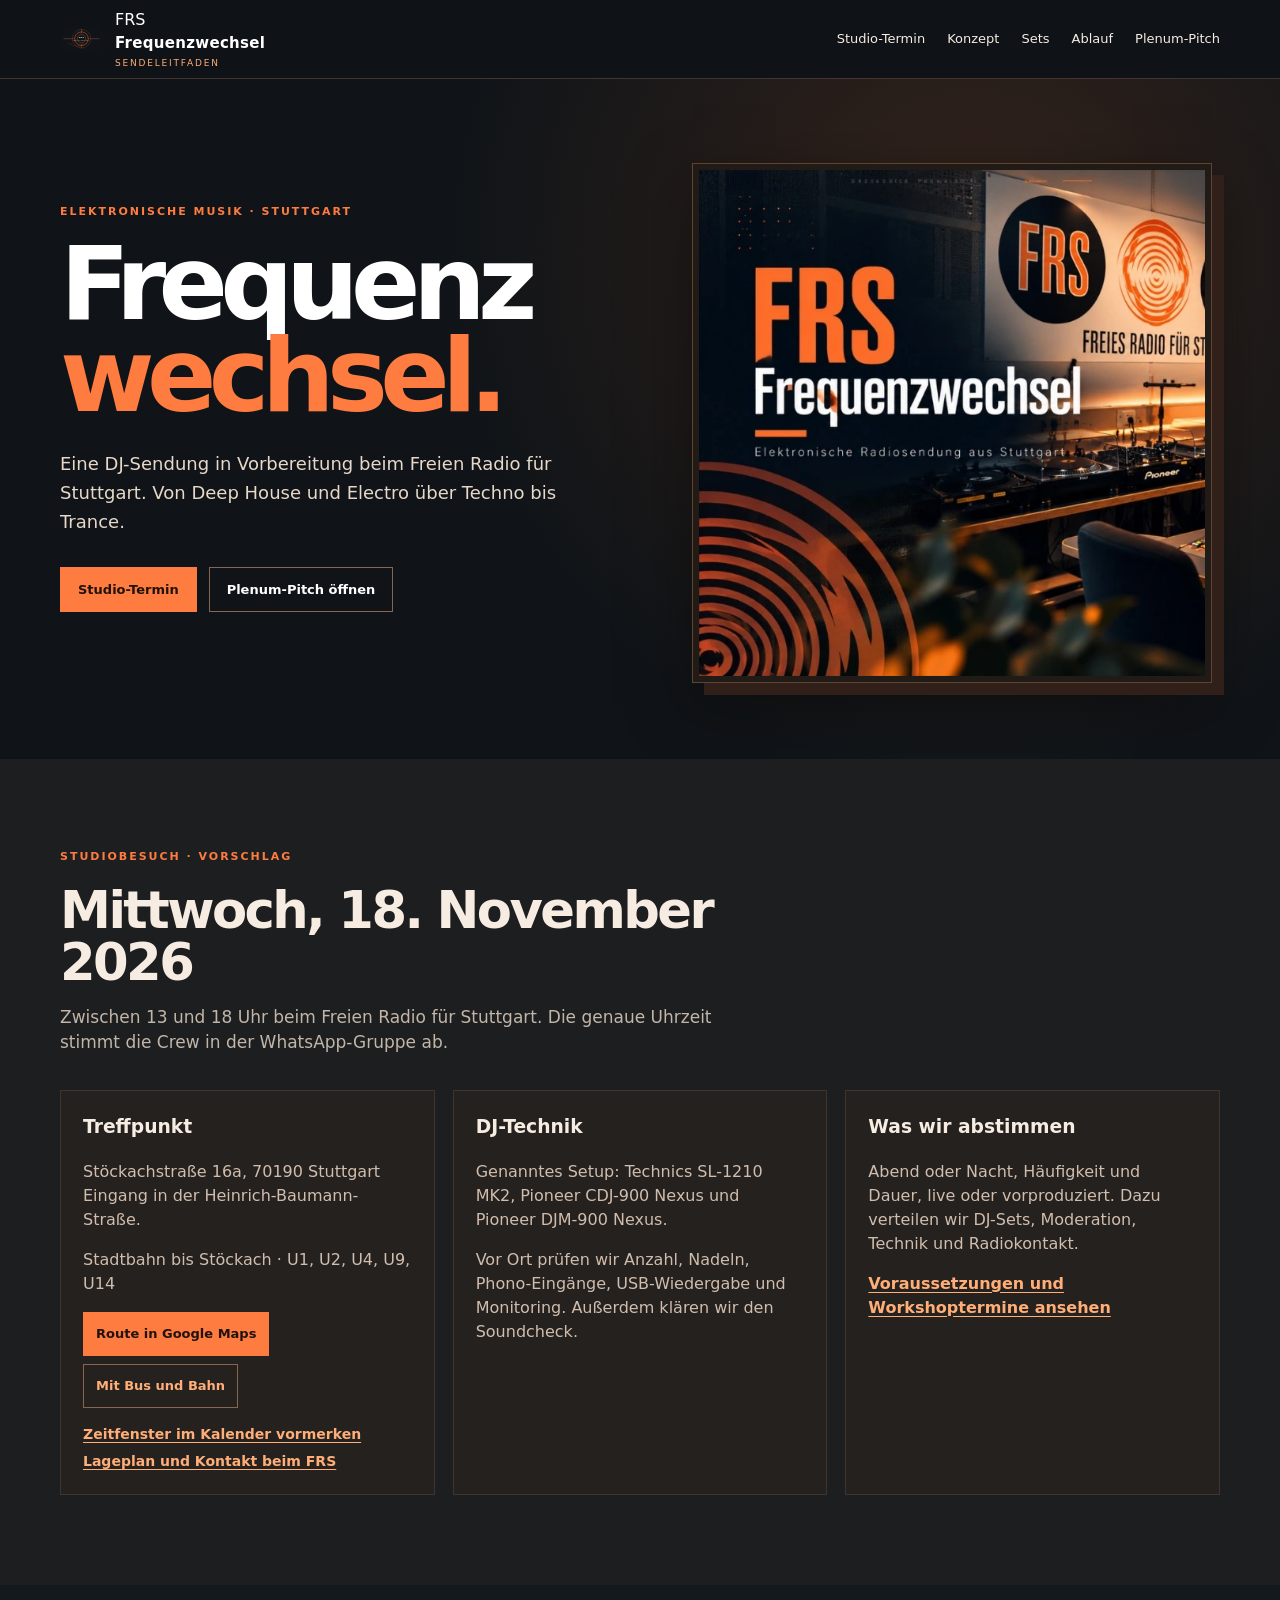
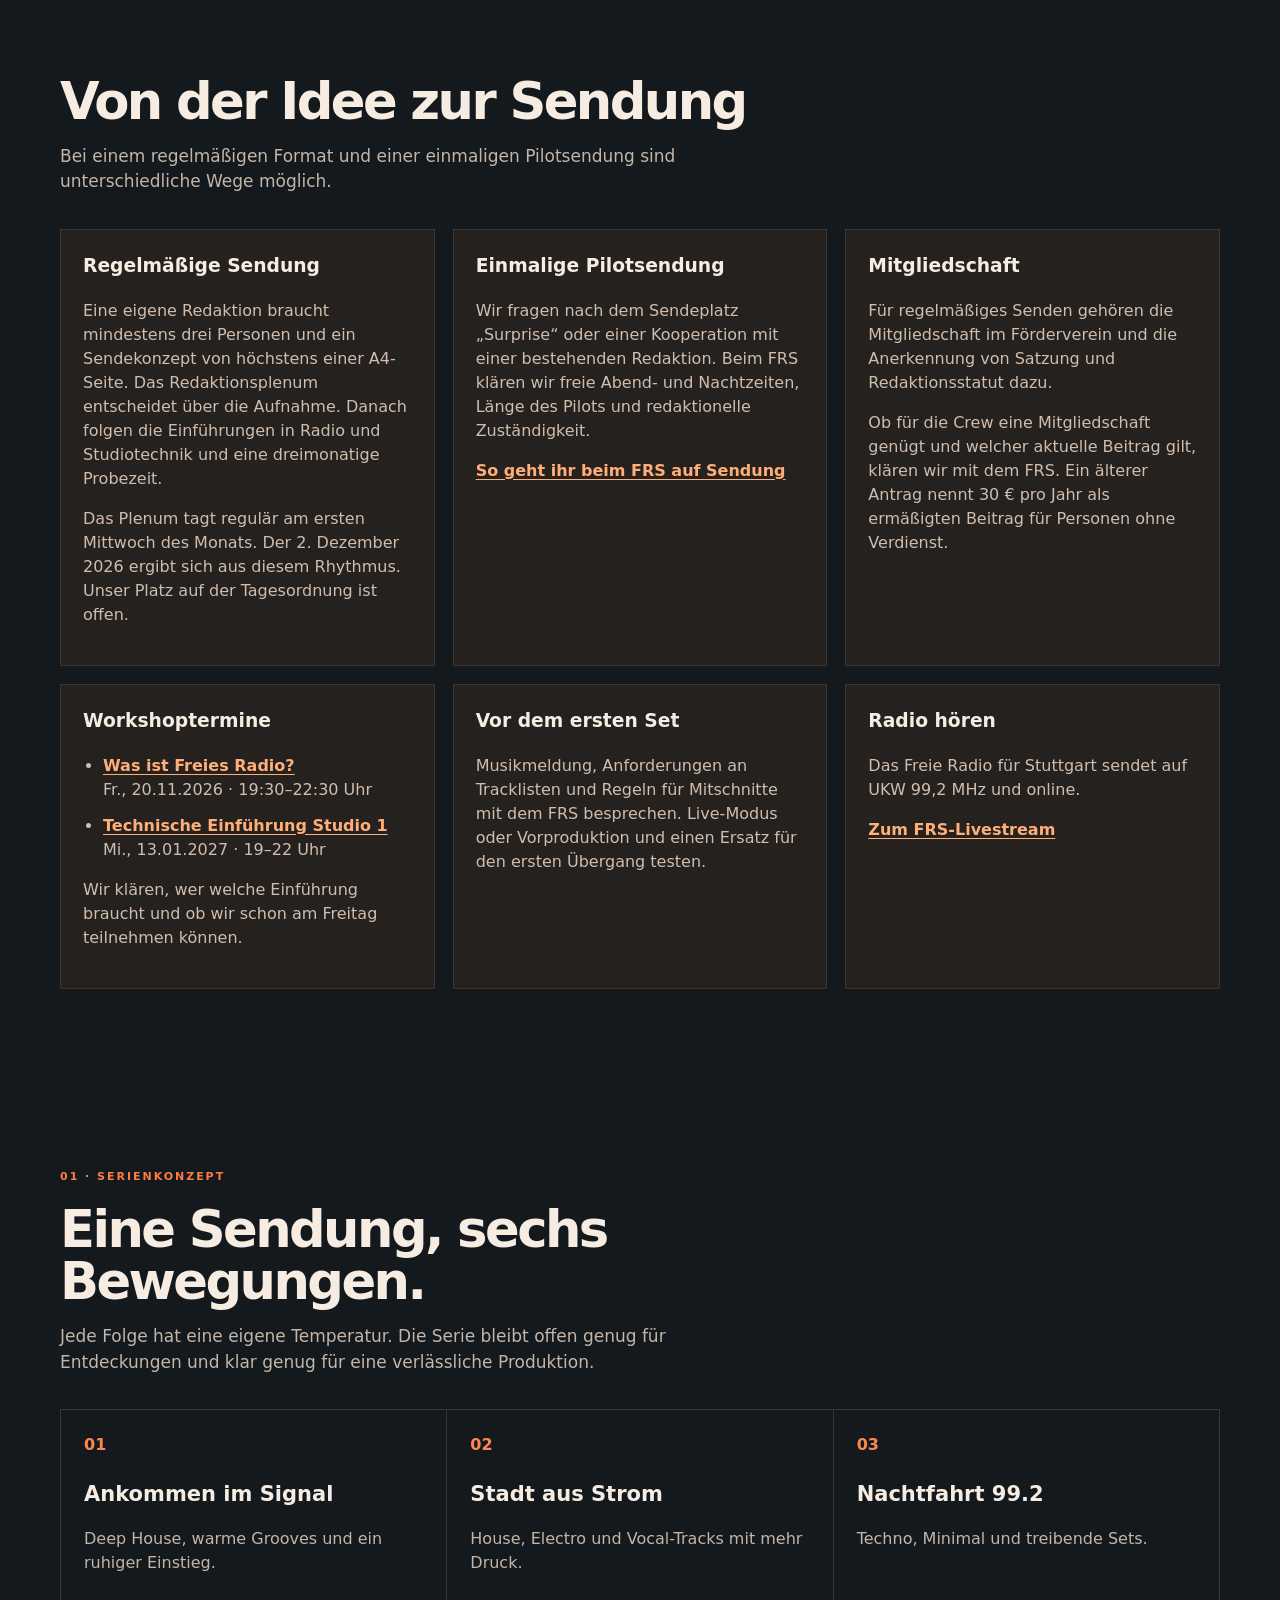
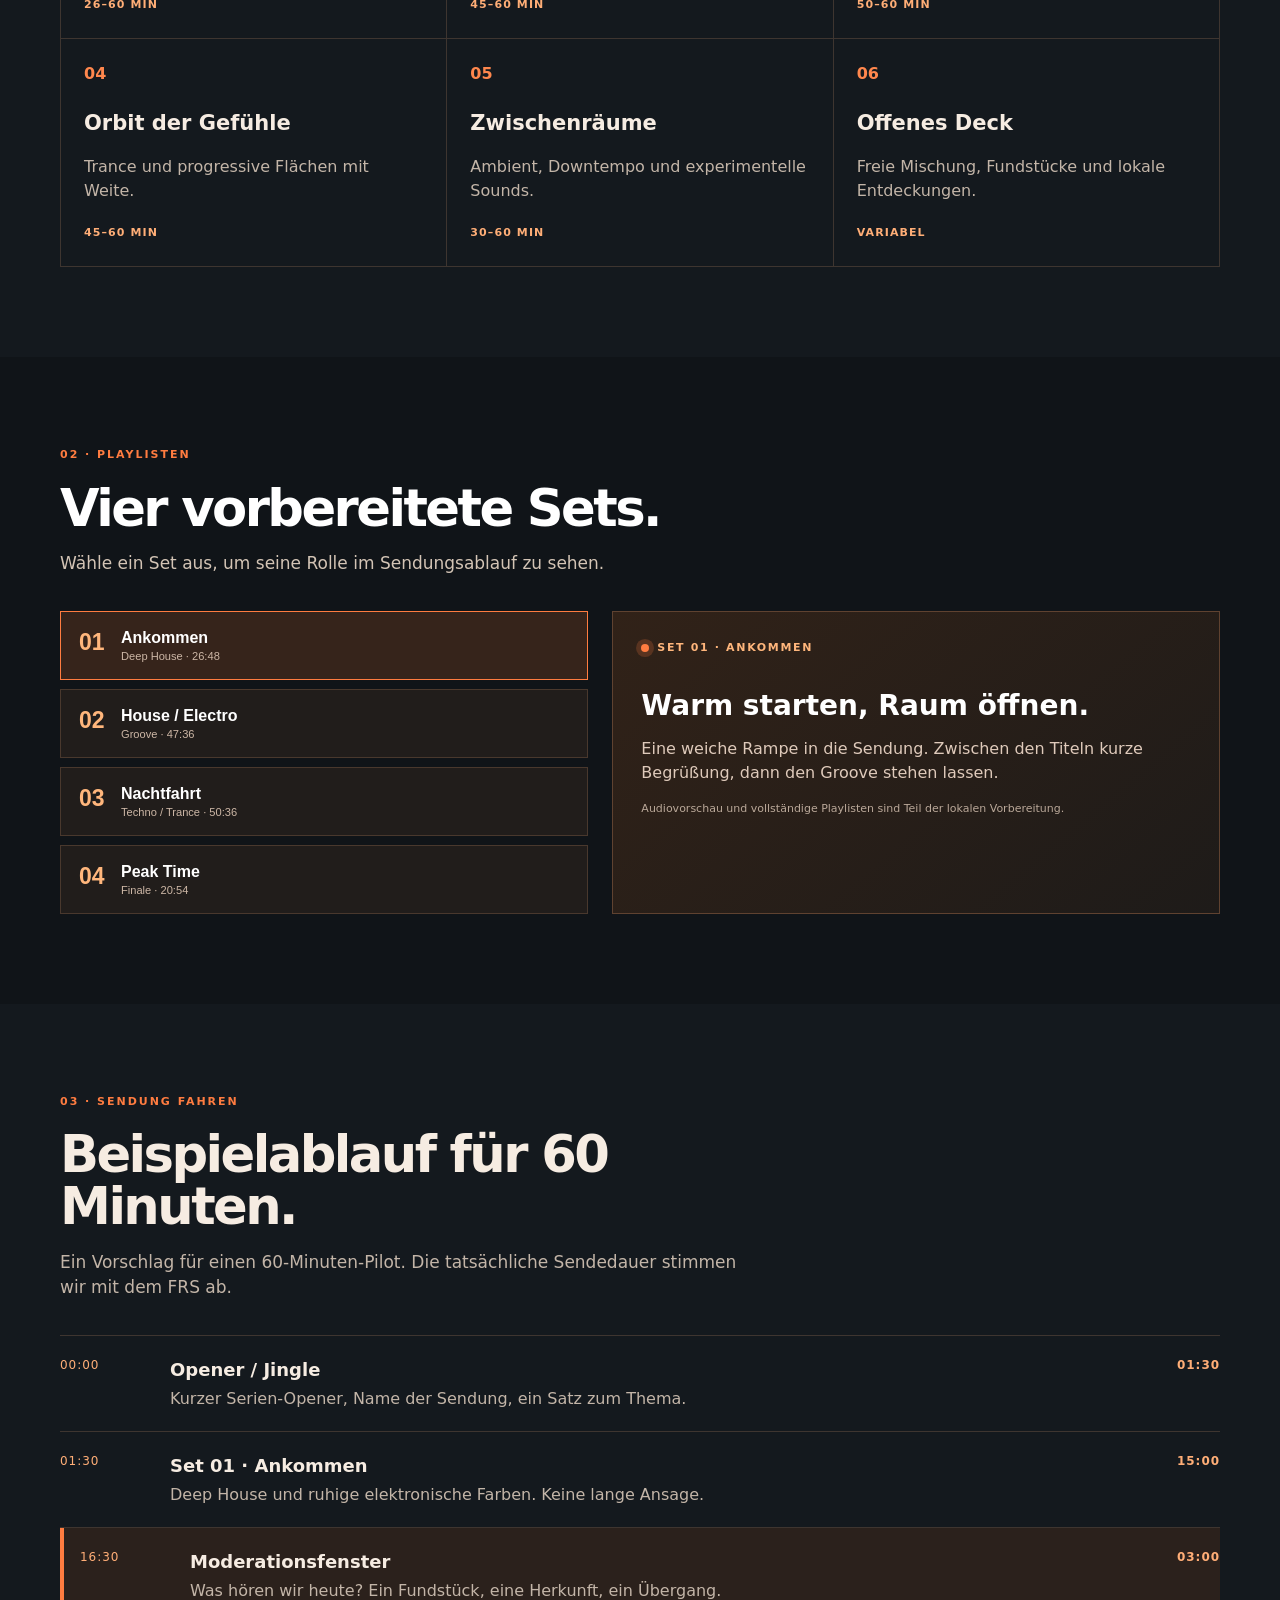
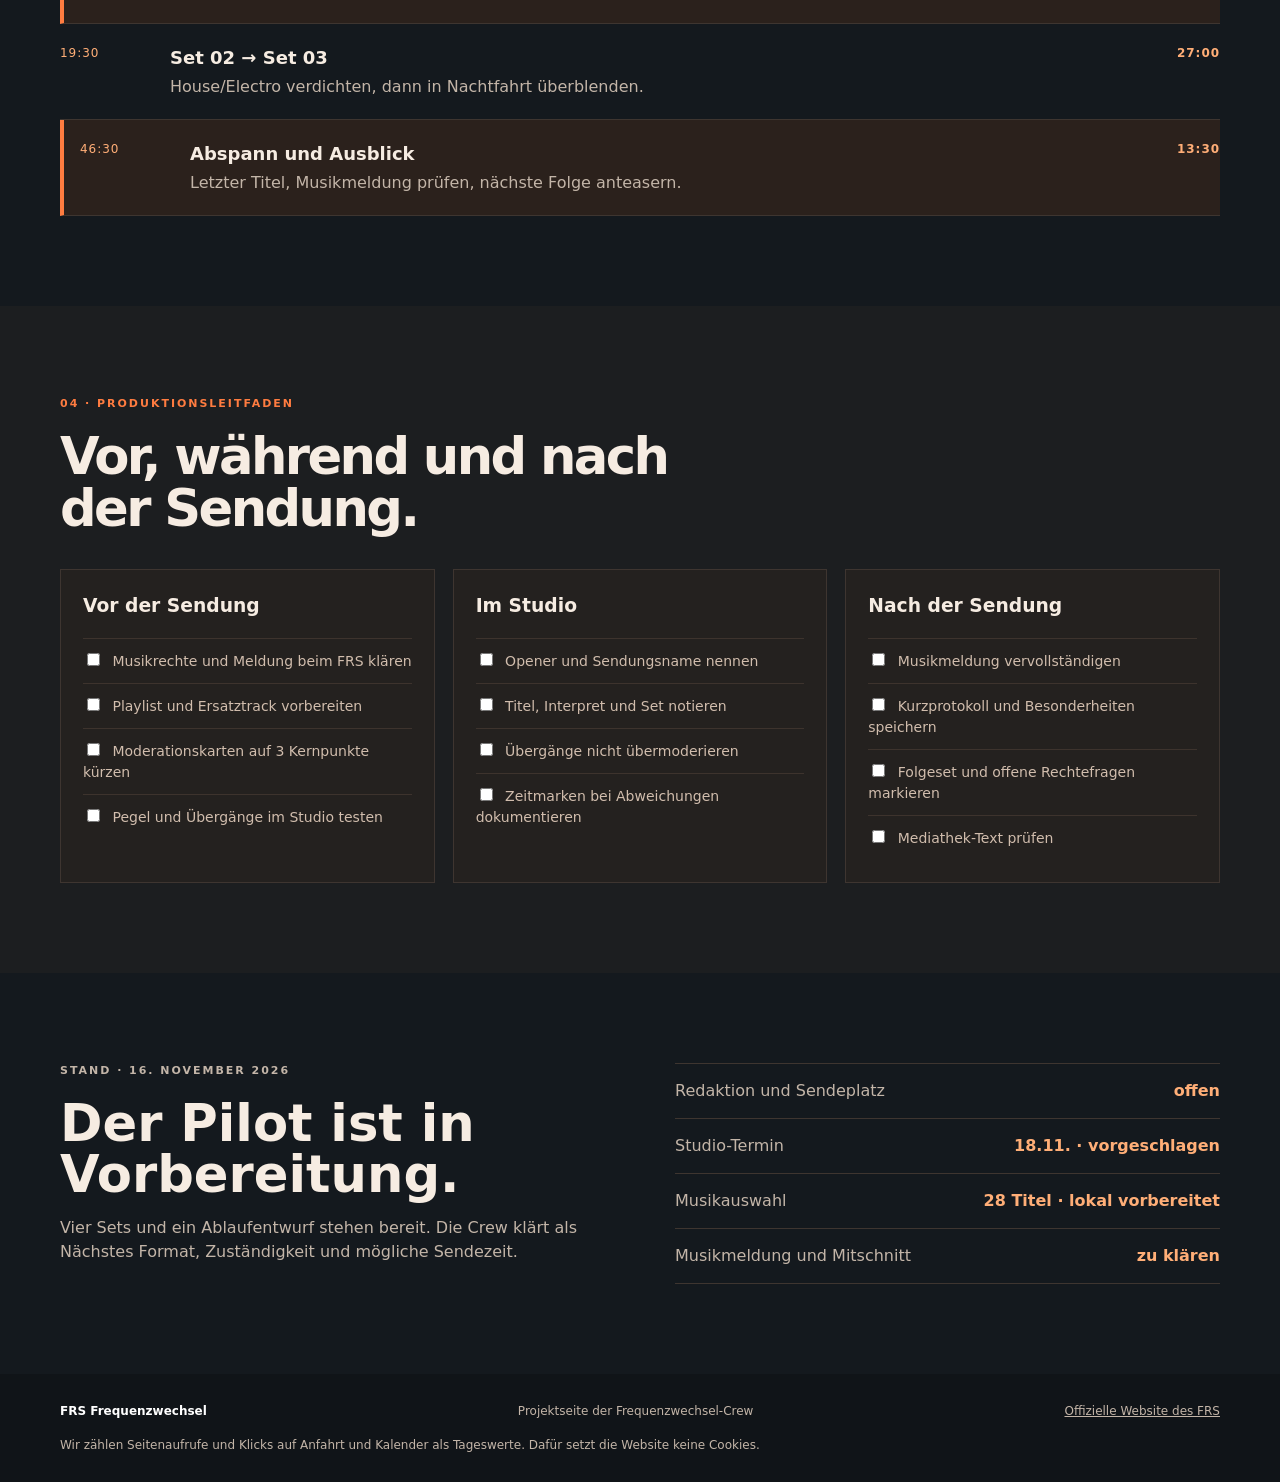
==== website/index.html @ 874c5f96 "Merge remote-tracking branch 'origin/main'" ====
<!doctype html>
<html lang="de">
<head>
  <meta charset="utf-8"><meta name="viewport" content="width=device-width, initial-scale=1">
  <meta name="description" content="FRS Frequenzwechsel – Elektronische DJ-Sendung in Vorbereitung. Studio-Termin, Plenum-Pitch und Sendeleitfaden.">
  <meta property="og:type" content="website">
  <meta property="og:title" content="Frequenzwechsel · Elektronische Radiosendung aus Stuttgart">
  <meta property="og:description" content="Studiobesuch, DJ-Setup und Sendeidee beim Freien Radio für Stuttgart.">
  <meta property="og:image" content="https://nachhall.pntr.dev/assets/frequenzwechsel-cover.webp">
  <meta property="og:image:width" content="640">
  <meta property="og:image:height" content="640">
  <meta property="og:url" content="https://nachhall.pntr.dev/">
  <meta name="theme-color" content="#101418">
  <title>FRS Frequenzwechsel · Sendeleitfaden</title>
  <link rel="icon" href="assets/frequenzwechsel-mark.svg" type="image/svg+xml">
  <link rel="stylesheet" href="style.css">
</head>
<body>
<a class="skip" href="#main">Zum Inhalt springen</a>
<header class="top"><div class="shell nav"><a class="brand" href="#start"><img src="assets/frequenzwechsel-mark.svg" alt=""/><span>FRS <b>Frequenzwechsel</b><small>SENDELEITFADEN</small></span></a><button class="menu" aria-controls="links" aria-expanded="false">Menü ☰</button><nav id="links"><a href="#treffen">Studio-Termin</a><a href="#serie">Konzept</a><a href="#sets">Sets</a><a href="#ablauf">Ablauf</a><a href="plenum.html">Plenum-Pitch</a></nav></div></header>
<main id="main">
<section id="start" class="hero">
  <div class="shell hero-grid">
    <div>
      <p class="eyebrow">ELEKTRONISCHE MUSIK · STUTTGART</p>
      <h1>Frequenz<em>wechsel.</em></h1>
      <p class="lead">Eine DJ-Sendung in Vorbereitung beim Freien Radio für Stuttgart. Von Deep House und Electro über Techno bis Trance.</p>
      <div class="actions">
        <a class="button primary" href="#treffen">Studio-Termin</a>
        <a class="button" href="plenum.html">Plenum-Pitch öffnen</a>
      </div>
    </div>
    <div class="hero-art">
      <img src="assets/frequenzwechsel-cover.webp" width="640" height="640" fetchpriority="high" alt="Frequenzwechsel-Cover mit DJ-Pult im Radiostudio und orangefarbenen Schallplattenringen">
    </div>
  </div>
</section>

<section id="treffen" class="section tinted">
  <div class="shell">
    <div class="section-head">
      <p class="eyebrow">STUDIOBESUCH · VORSCHLAG</p>
      <h2>Mittwoch, 18. November 2026</h2>
      <p>Zwischen 13 und 18 Uhr beim Freien Radio für Stuttgart. Die genaue Uhrzeit stimmt die Crew in der WhatsApp-Gruppe ab.</p>
    </div>
    <div class="check-grid planning-grid">
      <article>
        <h3>Treffpunkt</h3>
        <p>Stöckachstraße 16a, 70190 Stuttgart<br>Eingang in der Heinrich-Baumann-Straße.</p>
        <p>Stadtbahn bis Stöckach · U1, U2, U4, U9, U14</p>
        <div class="route-actions">
          <a class="button" href="https://www.google.com/maps/dir/?api=1&amp;destination=Freies+Radio+f%C3%BCr+Stuttgart%2C+St%C3%B6ckachstra%C3%9Fe+16a%2C+70190+Stuttgart" rel="noreferrer" data-metric="maps_route">Route in Google Maps</a>
          <a class="button" href="https://www.google.com/maps/dir/?api=1&amp;destination=Freies+Radio+f%C3%BCr+Stuttgart%2C+St%C3%B6ckachstra%C3%9Fe+16a%2C+70190+Stuttgart&amp;travelmode=transit" rel="noreferrer" data-metric="maps_transit">Mit Bus und Bahn</a>
        </div>
        <ul class="visit-links">
          <li><a href="studiobesuch.ics" download data-metric="calendar">Zeitfenster im Kalender vormerken</a></li>
          <li><a href="https://www.freies-radio.de/kontakt">Lageplan und Kontakt beim FRS</a></li>
        </ul>
      </article>
      <article>
        <h3>DJ-Technik</h3>
        <p>Genanntes Setup: Technics SL-1210 MK2, Pioneer CDJ-900 Nexus und Pioneer DJM-900 Nexus.</p>
        <p>Vor Ort prüfen wir Anzahl, Nadeln, Phono-Eingänge, USB-Wiedergabe und Monitoring. Außerdem klären wir den Soundcheck.</p>
      </article>
      <article>
        <h3>Was wir abstimmen</h3>
        <p>Abend oder Nacht, Häufigkeit und Dauer, live oder vorproduziert. Dazu verteilen wir DJ-Sets, Moderation, Technik und Radiokontakt.</p>
        <a href="#radio">Voraussetzungen und Workshoptermine ansehen</a>
      </article>
    </div>
  </div>
</section>

<section id="radio" class="section">
  <div class="shell">
    <div class="section-head">
      <h2>Von der Idee zur Sendung</h2>
      <p>Bei einem regelmäßigen Format und einer einmaligen Pilotsendung sind unterschiedliche Wege möglich.</p>
    </div>
    <div class="check-grid planning-grid">
      <article>
        <h3>Regelmäßige Sendung</h3>
        <p>Eine eigene Redaktion braucht mindestens drei Personen und ein Sendekonzept von höchstens einer A4-Seite. Das Redaktionsplenum entscheidet über die Aufnahme. Danach folgen die Einführungen in Radio und Studiotechnik und eine dreimonatige Probezeit.</p>
        <p>Das Plenum tagt regulär am ersten Mittwoch des Monats. Der 2. Dezember 2026 ergibt sich aus diesem Rhythmus. Unser Platz auf der Tagesordnung ist offen.</p>
      </article>
      <article>
        <h3>Einmalige Pilotsendung</h3>
        <p>Wir fragen nach dem Sendeplatz „Surprise“ oder einer Kooperation mit einer bestehenden Redaktion. Beim FRS klären wir freie Abend- und Nachtzeiten, Länge des Pilots und redaktionelle Zuständigkeit.</p>
        <a href="https://www.freies-radio.de/auf-sendung-gehen">So geht ihr beim FRS auf Sendung</a>
      </article>
      <article>
        <h3>Mitgliedschaft</h3>
        <p>Für regelmäßiges Senden gehören die Mitgliedschaft im Förderverein und die Anerkennung von Satzung und Redaktionsstatut dazu.</p>
        <p>Ob für die Crew eine Mitgliedschaft genügt und welcher aktuelle Beitrag gilt, klären wir mit dem FRS. Ein älterer Antrag nennt 30 € pro Jahr als ermäßigten Beitrag für Personen ohne Verdienst.</p>
      </article>
    </div>
    <div class="check-grid planning-grid">
      <article>
        <h3>Workshoptermine</h3>
        <ul class="workshop-list">
          <li><a href="https://www.bz-bm.de/seminare/7249/">Was ist Freies Radio?</a><br>Fr., 20.11.2026 · 19:30–22:30 Uhr</li>
          <li><a href="https://www.bz-bm.de/seminare/7250/">Technische Einführung Studio 1</a><br>Mi., 13.01.2027 · 19–22 Uhr</li>
        </ul>
        <p>Wir klären, wer welche Einführung braucht und ob wir schon am Freitag teilnehmen können.</p>
      </article>
      <article>
        <h3>Vor dem ersten Set</h3>
        <p>Musikmeldung, Anforderungen an Tracklisten und Regeln für Mitschnitte mit dem FRS besprechen. Live-Modus oder Vorproduktion und einen Ersatz für den ersten Übergang testen.</p>
      </article>
      <article>
        <h3>Radio hören</h3>
        <p>Das Freie Radio für Stuttgart sendet auf UKW 99,2 MHz und online.</p>
        <a href="https://www.freies-radio.de/empfang">Zum FRS-Livestream</a>
      </article>
    </div>
  </div>
</section>

<section id="serie" class="section"><div class="shell"><div class="section-head"><p class="eyebrow">01 · SERIENKONZEPT</p><h2>Eine Sendung, sechs Bewegungen.</h2><p>Jede Folge hat eine eigene Temperatur. Die Serie bleibt offen genug für Entdeckungen und klar genug für eine verlässliche Produktion.</p></div><div class="episode-grid"><article><span>01</span><h3>Ankommen im Signal</h3><p>Deep House, warme Grooves und ein ruhiger Einstieg.</p><b>26–60 min</b></article><article><span>02</span><h3>Stadt aus Strom</h3><p>House, Electro und Vocal-Tracks mit mehr Druck.</p><b>45–60 min</b></article><article><span>03</span><h3>Nachtfahrt 99.2</h3><p>Techno, Minimal und treibende Sets.</p><b>50–60 min</b></article><article><span>04</span><h3>Orbit der Gefühle</h3><p>Trance und progressive Flächen mit Weite.</p><b>45–60 min</b></article><article><span>05</span><h3>Zwischenräume</h3><p>Ambient, Downtempo und experimentelle Sounds.</p><b>30–60 min</b></article><article><span>06</span><h3>Offenes Deck</h3><p>Freie Mischung, Fundstücke und lokale Entdeckungen.</p><b>variabel</b></article></div></div></section>
<section id="sets" class="section dark"><div class="shell"><div class="section-head"><p class="eyebrow">02 · PLAYLISTEN</p><h2>Vier vorbereitete Sets.</h2><p>Wähle ein Set aus, um seine Rolle im Sendungsablauf zu sehen.</p></div><div class="set-layout"><div class="set-list"><button class="set active" aria-pressed="true" data-set="set_01_ankommen.m3u"><span>01</span><strong>Ankommen</strong><small>Deep House · 26:48</small></button><button class="set" aria-pressed="false" data-set="set_02_house_electro.m3u"><span>02</span><strong>House / Electro</strong><small>Groove · 47:36</small></button><button class="set" aria-pressed="false" data-set="set_03_nachtfahrt.m3u"><span>03</span><strong>Nachtfahrt</strong><small>Techno / Trance · 50:36</small></button><button class="set" aria-pressed="false" data-set="set_04_peak_time.m3u"><span>04</span><strong>Peak Time</strong><small>Finale · 20:54</small></button></div><div class="player-card" aria-live="polite"><div class="now"><span class="pulse"></span><span id="set-label">SET 01 · ANKOMMEN</span></div><h3 id="player-title">Warm starten, Raum öffnen.</h3><p id="player-copy">Eine weiche Rampe in die Sendung. Zwischen den Titeln kurze Begrüßung, dann den Groove stehen lassen.</p><audio id="player" hidden controls preload="none" aria-label="Lokaler FRS Frequenzwechsel Audioplayer"></audio><p class="player-note">Audiovorschau und vollständige Playlisten sind Teil der lokalen Vorbereitung.</p></div></div></div></section>
<section id="ablauf" class="section"><div class="shell"><div class="section-head"><p class="eyebrow">03 · SENDUNG FAHREN</p><h2>Beispielablauf für 60 Minuten.</h2><p>Ein Vorschlag für einen 60-Minuten-Pilot. Die tatsächliche Sendedauer stimmen wir mit dem FRS ab.</p></div><div class="rundown"><div class="run-row"><span>00:00</span><div><b>Opener / Jingle</b><p>Kurzer Serien-Opener, Name der Sendung, ein Satz zum Thema.</p></div><strong>01:30</strong></div><div class="run-row"><span>01:30</span><div><b>Set 01 · Ankommen</b><p>Deep House und ruhige elektronische Farben. Keine lange Ansage.</p></div><strong>15:00</strong></div><div class="run-row accent"><span>16:30</span><div><b>Moderationsfenster</b><p>Was hören wir heute? Ein Fundstück, eine Herkunft, ein Übergang.</p></div><strong>03:00</strong></div><div class="run-row"><span>19:30</span><div><b>Set 02 → Set 03</b><p>House/Electro verdichten, dann in Nachtfahrt überblenden.</p></div><strong>27:00</strong></div><div class="run-row accent"><span>46:30</span><div><b>Abspann und Ausblick</b><p>Letzter Titel, Musikmeldung prüfen, nächste Folge anteasern.</p></div><strong>13:30</strong></div></div></div></section>
<section id="produktion" class="section tinted"><div class="shell"><div class="section-head"><p class="eyebrow">04 · PRODUKTIONSLEITFADEN</p><h2>Vor, während und nach der Sendung.</h2></div><div class="check-grid"><article><h3>Vor der Sendung</h3><label><input type="checkbox"> Musikrechte und Meldung beim FRS klären</label><label><input type="checkbox"> Playlist und Ersatztrack vorbereiten</label><label><input type="checkbox"> Moderationskarten auf 3 Kernpunkte kürzen</label><label><input type="checkbox"> Pegel und Übergänge im Studio testen</label></article><article><h3>Im Studio</h3><label><input type="checkbox"> Opener und Sendungsname nennen</label><label><input type="checkbox"> Titel, Interpret und Set notieren</label><label><input type="checkbox"> Übergänge nicht übermoderieren</label><label><input type="checkbox"> Zeitmarken bei Abweichungen dokumentieren</label></article><article><h3>Nach der Sendung</h3><label><input type="checkbox"> Musikmeldung vervollständigen</label><label><input type="checkbox"> Kurzprotokoll und Besonderheiten speichern</label><label><input type="checkbox"> Folgeset und offene Rechtefragen markieren</label><label><input type="checkbox"> Mediathek-Text prüfen</label></article></div></div></section>
<section id="status" class="section">
  <div class="shell status">
    <div><p class="eyebrow">STAND · 16. NOVEMBER 2026</p><h2>Der Pilot ist in Vorbereitung.</h2><p>Vier Sets und ein Ablaufentwurf stehen bereit. Die Crew klärt als Nächstes Format, Zuständigkeit und mögliche Sendezeit.</p></div>
    <dl>
      <div><dt>Redaktion und Sendeplatz</dt><dd>offen</dd></div>
      <div><dt>Studio-Termin</dt><dd>18.11. · vorgeschlagen</dd></div>
      <div><dt>Musikauswahl</dt><dd>28 Titel · lokal vorbereitet</dd></div>
      <div><dt>Musikmeldung und Mitschnitt</dt><dd>zu klären</dd></div>
    </dl>
  </div>
</section>
</main><footer><div class="shell"><strong>FRS Frequenzwechsel</strong><span>Projektseite der Frequenzwechsel-Crew</span><span><a href="https://www.freies-radio.de/">Offizielle Website des FRS</a></span></div><div class="shell reach-note"><p>Wir zählen Seitenaufrufe und Klicks auf Anfahrt und Kalender als Tageswerte. Dafür setzt die Website keine Cookies.</p></div></footer>
<script src="app.js"></script>
<script src="metrics.js" data-view="view_home" defer></script>
</body></html>
---- website/style.css ----
:root{--ink:#f6ece2;--paper:#14191e;--black:#101418;--card:#24211f;--muted:#c3b5a8;--orange:#ff7c40;--gold:#ffb67c;--ember:#ff874d;--copper:#ffae77;--line:#3e3530;font-family:Inter,ui-sans-serif,system-ui,-apple-system,"Segoe UI",sans-serif;color:var(--ink);background:var(--paper)}*{box-sizing:border-box}html{scroll-behavior:smooth}body{margin:0;background:var(--paper);line-height:1.5}.shell{width:min(1160px,calc(100% - 40px));margin:auto}.skip{position:absolute;left:-9999px}.skip:focus{left:12px;top:12px;background:var(--gold);color:var(--black);padding:8px;z-index:10}.top{position:sticky;top:0;z-index:5;background:rgba(16,20,24,.97);border-bottom:1px solid #41352d;color:#fff}.nav{height:78px;display:flex;align-items:center;justify-content:space-between;gap:22px}.brand{display:flex;align-items:center;gap:12px;color:#fff;text-decoration:none}.brand img{width:43px;height:43px;border-radius:50%}.brand b{display:block;font-size:15px;letter-spacing:.02em}.brand small{display:block;color:#ffae77;font-size:9px;letter-spacing:.2em;margin-top:2px}.nav nav{display:flex;gap:22px}.nav nav a{color:#f6ece2;text-decoration:none;font-size:13px}.nav nav a:hover{color:var(--gold)}.menu{display:none;background:none;color:#fff;border:1px solid #7b5b48;padding:8px}.hero{background:radial-gradient(circle at 76% 25%,#34231b 0,#101418 48%,#101418 100%);color:#fff;padding:84px 0 76px;overflow:hidden}.hero-grid{display:grid;grid-template-columns:1fr minmax(0, .95fr);gap:clamp(32px, 6vw, 76px);align-items:center}.eyebrow{font-size:11px;letter-spacing:.18em;font-weight:750;color:var(--orange);margin:0 0 18px}.hero h1{font-size:clamp(3.1rem,8vw,7rem);line-height:.9;letter-spacing:-.075em;margin:0 0 28px}.hero h1 em{display:block;font-style:normal;color:var(--orange)}.lead{font-size:18px;line-height:1.6;color:#e7d8c9;max-width:580px}.actions{display:flex;gap:12px;flex-wrap:wrap;margin:30px 0}.button{display:inline-block;padding:12px 17px;border:1px solid #876550;color:#fff;text-decoration:none;font-weight:700;font-size:13px}.button.primary{background:var(--orange);border-color:var(--orange);color:#21120b}.button:hover{border-color:var(--gold)}.signal-line{display:flex;align-items:center;gap:5px;margin-top:40px}.signal-line span{display:block;width:5px;border-radius:4px;background:var(--ember)}.signal-line span:nth-child(1){height:10px}.signal-line span:nth-child(2){height:22px}.signal-line span:nth-child(3){height:42px;background:var(--gold)}.signal-line span:nth-child(4){height:26px}.signal-line span:nth-child(5){height:14px}.hero-art{width:min(100%, 520px);background:#211b18;border:1px solid #62432e;padding:6px;box-shadow:12px 12px 0 #302019,0 22px 55px #09070580}.hero-art img{display:block;width:100%;height:auto}.art-caption{display:flex;justify-content:space-between;gap:12px;padding:14px 4px 0;color:#e8c5ad;font-size:11px}.art-caption strong{color:var(--gold);letter-spacing:.12em}.section{padding:90px 0}.section.dark{background:var(--black);color:#fff}.section.tinted{background:#1c1e20}.section-head{max-width:700px;margin-bottom:34px}.section-head h2{font-size:clamp(2rem,4vw,3.8rem);line-height:1.02;letter-spacing:-.05em;margin:0 0 15px}.section-head>p:last-child{color:var(--muted);font-size:17px}.dark .section-head>p:last-child{color:#d3c4b5}.episode-grid{display:grid;grid-template-columns:repeat(3,1fr);gap:1px;background:var(--line);border:1px solid var(--line)}.episode-grid article{background:var(--paper);padding:23px;min-height:190px}.episode-grid span{color:var(--ember);font-weight:800}.episode-grid h3{font-size:21px;margin:22px 0 8px}.episode-grid p{color:var(--muted);min-height:48px}.episode-grid b{font-size:11px;color:var(--copper);letter-spacing:.1em;text-transform:uppercase}.set-layout{display:grid;grid-template-columns:1fr 1.15fr;gap:24px}.set-list{display:grid;gap:9px}.set{display:grid;grid-template-columns:42px 1fr;grid-template-rows:auto auto;text-align:left;background:#211d1b;color:#fff;border:1px solid #49382d;padding:17px 18px;cursor:pointer}.set span{grid-row:1/3;font-size:23px;color:var(--gold);font-weight:800}.set strong{font-size:16px}.set small{color:#cdb7a6;margin-top:3px}.set:hover,.set.active{border-color:var(--orange);background:#36241b}.player-card{border:1px solid #5f4230;background:linear-gradient(140deg,#312218,#1e1b19);padding:28px;min-height:290px}.now{display:flex;align-items:center;gap:8px;color:var(--gold);font-size:11px;letter-spacing:.15em;font-weight:800}.pulse{width:8px;height:8px;border-radius:50%;background:var(--orange);box-shadow:0 0 0 5px #ff7c4033}.player-card h3{font-size:28px;line-height:1.08;margin:35px 0 10px}.player-card p{color:#dfcabb}.player-card audio{width:100%;margin:18px 0 5px}.player-note{font-size:11px!important;color:#baa899!important}.rundown{border-top:1px solid var(--line)}.run-row{display:grid;grid-template-columns:90px 1fr 80px;gap:20px;padding:20px 0;border-bottom:1px solid var(--line);align-items:start}.run-row>span,.run-row>strong{color:var(--copper);font-size:12px;letter-spacing:.08em}.run-row>strong{text-align:right}.run-row b{font-size:18px}.run-row p{margin:4px 0 0;color:var(--muted)}.run-row.accent{border-left:4px solid var(--orange);padding-left:16px;background:#2b211c}.check-grid{display:grid;grid-template-columns:repeat(3,1fr);gap:18px}.check-grid article{background:var(--card);border:1px solid var(--line);padding:22px}.check-grid h3{margin-top:0}.check-grid label{display:block;padding:11px 0;border-top:1px solid #3d332d;color:#d1bdad;font-size:14px}.check-grid input{accent-color:var(--ember);margin-right:8px}.status{display:grid;grid-template-columns:1fr 1fr;gap:70px}.status h2{font-size:clamp(2rem,4vw,3.5rem);line-height:1;margin:0 0 15px}.status p{color:var(--muted);max-width:560px}.status dl{margin:0;border-top:1px solid var(--line)}.status dl div{display:flex;justify-content:space-between;padding:15px 0;border-bottom:1px solid var(--line)}.status dt{color:var(--muted)}.status dd{margin:0;color:var(--copper);font-weight:750}footer{background:#101418;color:#c3b5a8;padding:28px 0;font-size:12px}footer .shell{display:flex;flex-wrap:wrap;gap:24px;justify-content:space-between}footer strong{color:#fff}@media(max-width:800px){.nav nav{display:none}.menu{display:block}.nav nav.open{display:flex;position:absolute;left:20px;right:20px;top:78px;background:#101418;padding:18px;flex-direction:column}.hero-grid,.set-layout,.status{grid-template-columns:1fr;gap:38px}.episode-grid,.check-grid{grid-template-columns:1fr 1fr}.hero{padding-top:58px}.hero-art{max-width:600px}.section{padding:62px 0}}@media(max-width:520px){.shell{width:min(100% - 28px,1160px)}.episode-grid,.check-grid{grid-template-columns:1fr}.run-row{grid-template-columns:62px 1fr 50px;gap:10px}.hero h1{font-size:clamp(3.1rem,12.5vw,4.2rem)}.art-caption{display:block}.art-caption span{display:block;margin-top:5px}}

section[id]{scroll-margin-top:78px}
.planning-grid + .planning-grid{margin-top:18px}
.planning-grid p,.workshop-list{color:#d1bdad}
.planning-grid a{color:var(--copper);font-weight:700;text-underline-offset:.2em}
.workshop-list{display:grid;gap:12px;padding-left:20px}
footer a{color:inherit}
.set:focus-visible,.menu:focus-visible,a:focus-visible{outline:2px solid var(--orange);outline-offset:3px}

.route-actions{display:flex;flex-wrap:wrap;gap:8px;margin:16px 0}
.route-actions .button{display:inline-flex;align-items:center;min-height:44px;padding:9px 12px;text-decoration:none}
.route-actions .button:first-child{background:var(--orange);border-color:var(--orange);color:#21120b}
.route-actions .button:hover{text-decoration:underline}
.visit-links{display:grid;gap:6px;margin:14px 0 0;padding:0;list-style:none;font-size:.875rem}
.reach-note p{margin:16px 0 0;color:var(--muted)}
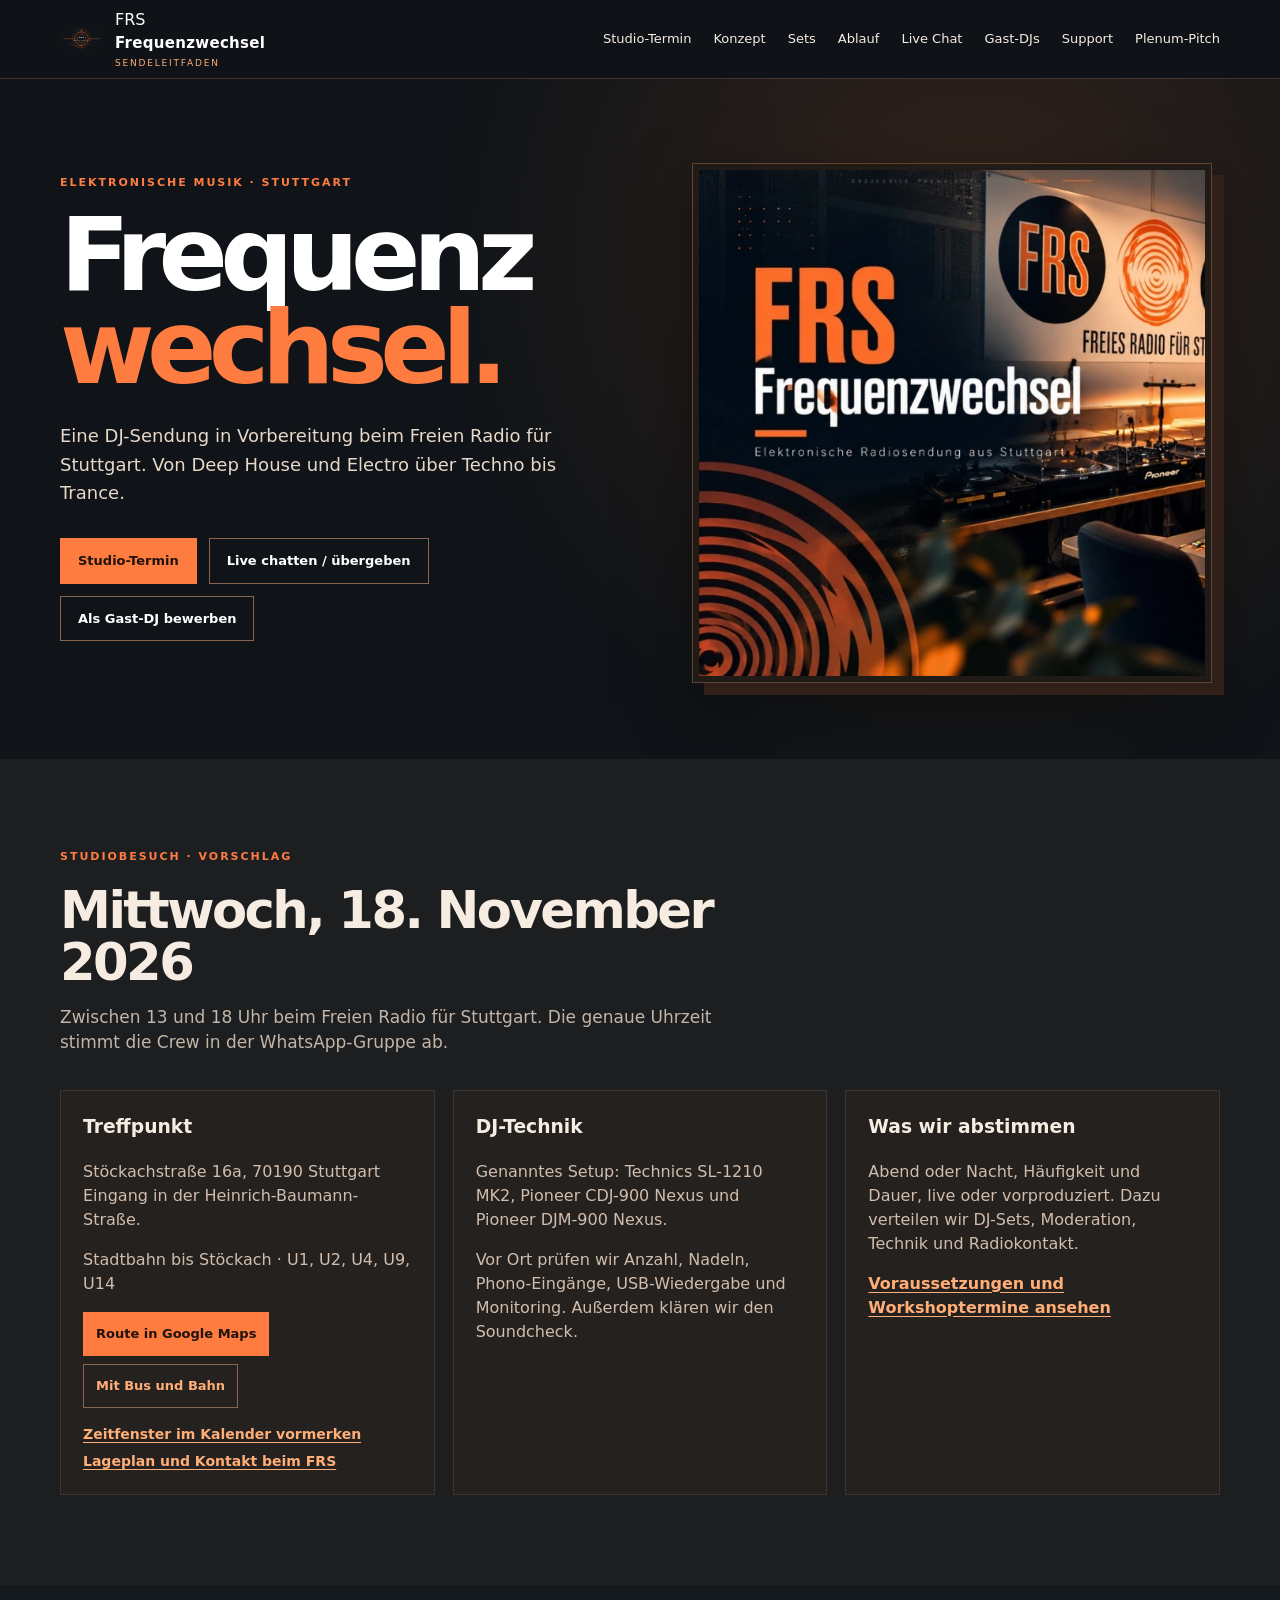
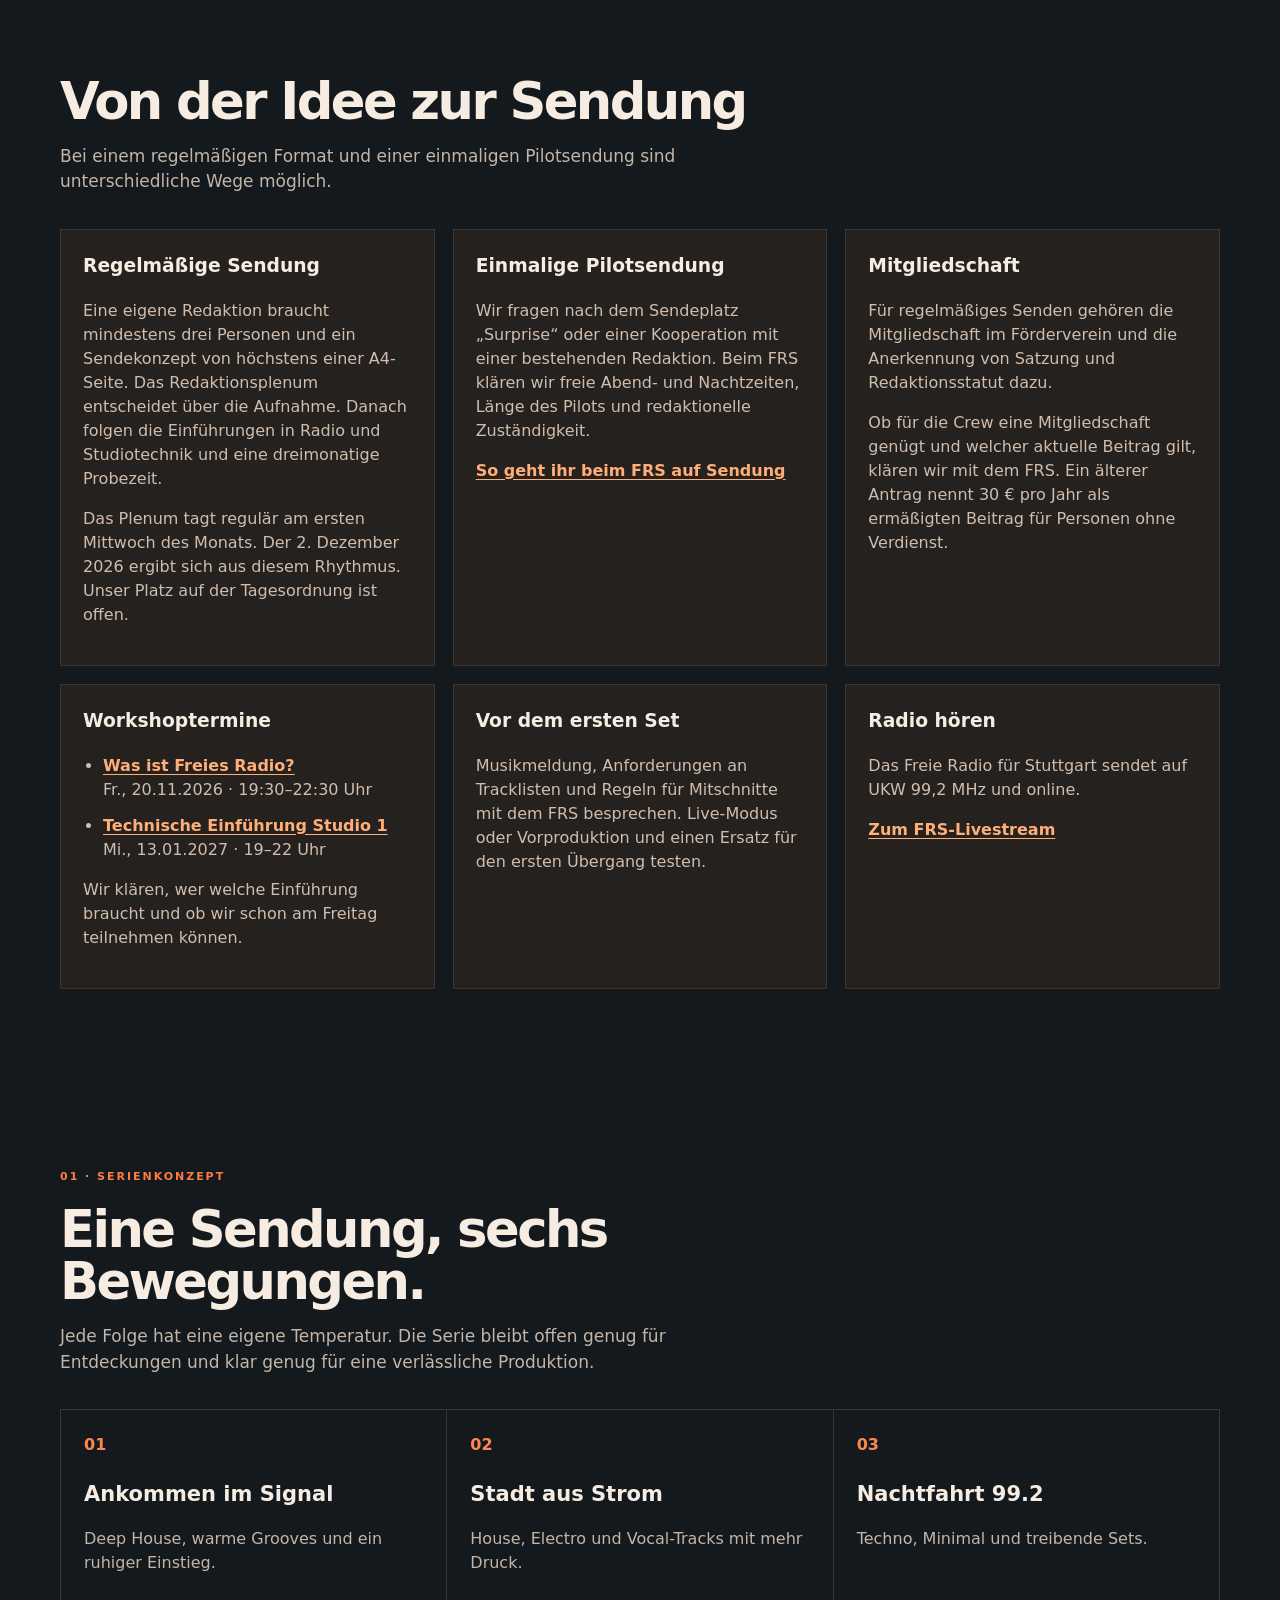
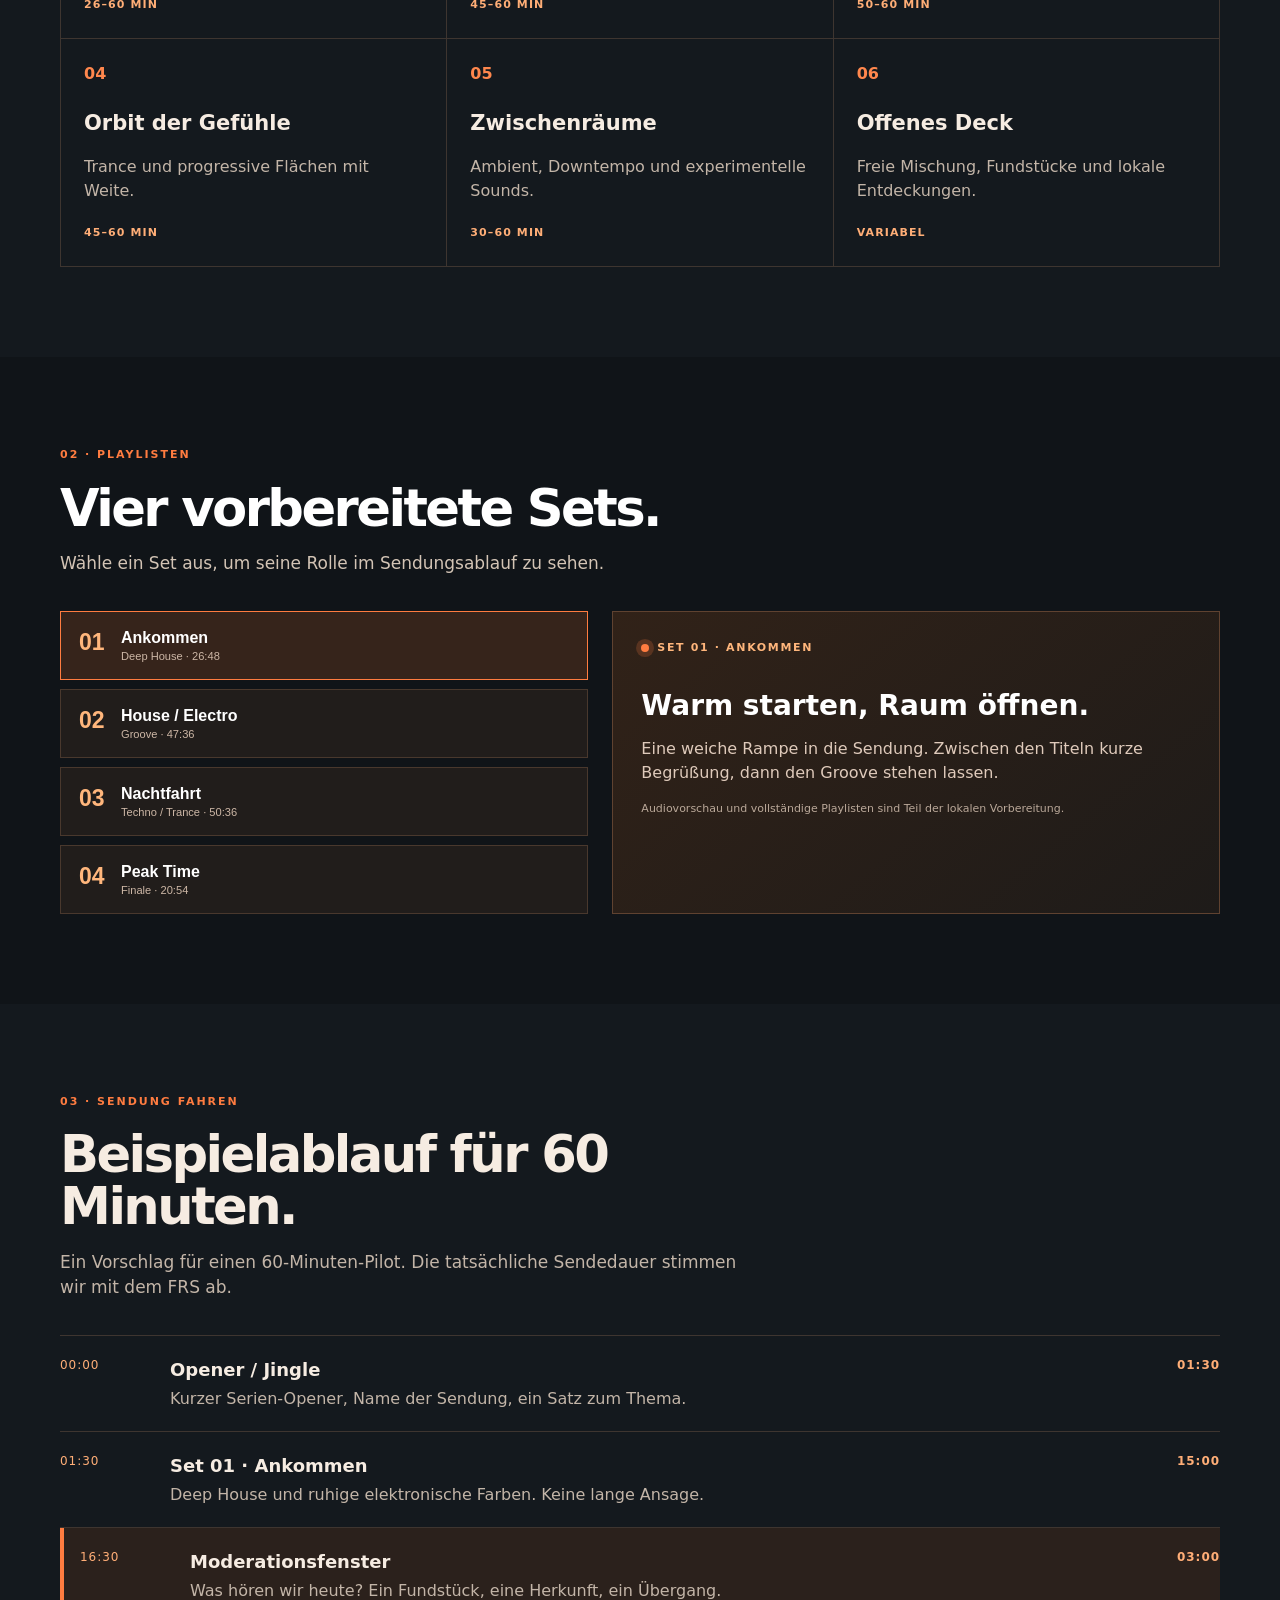
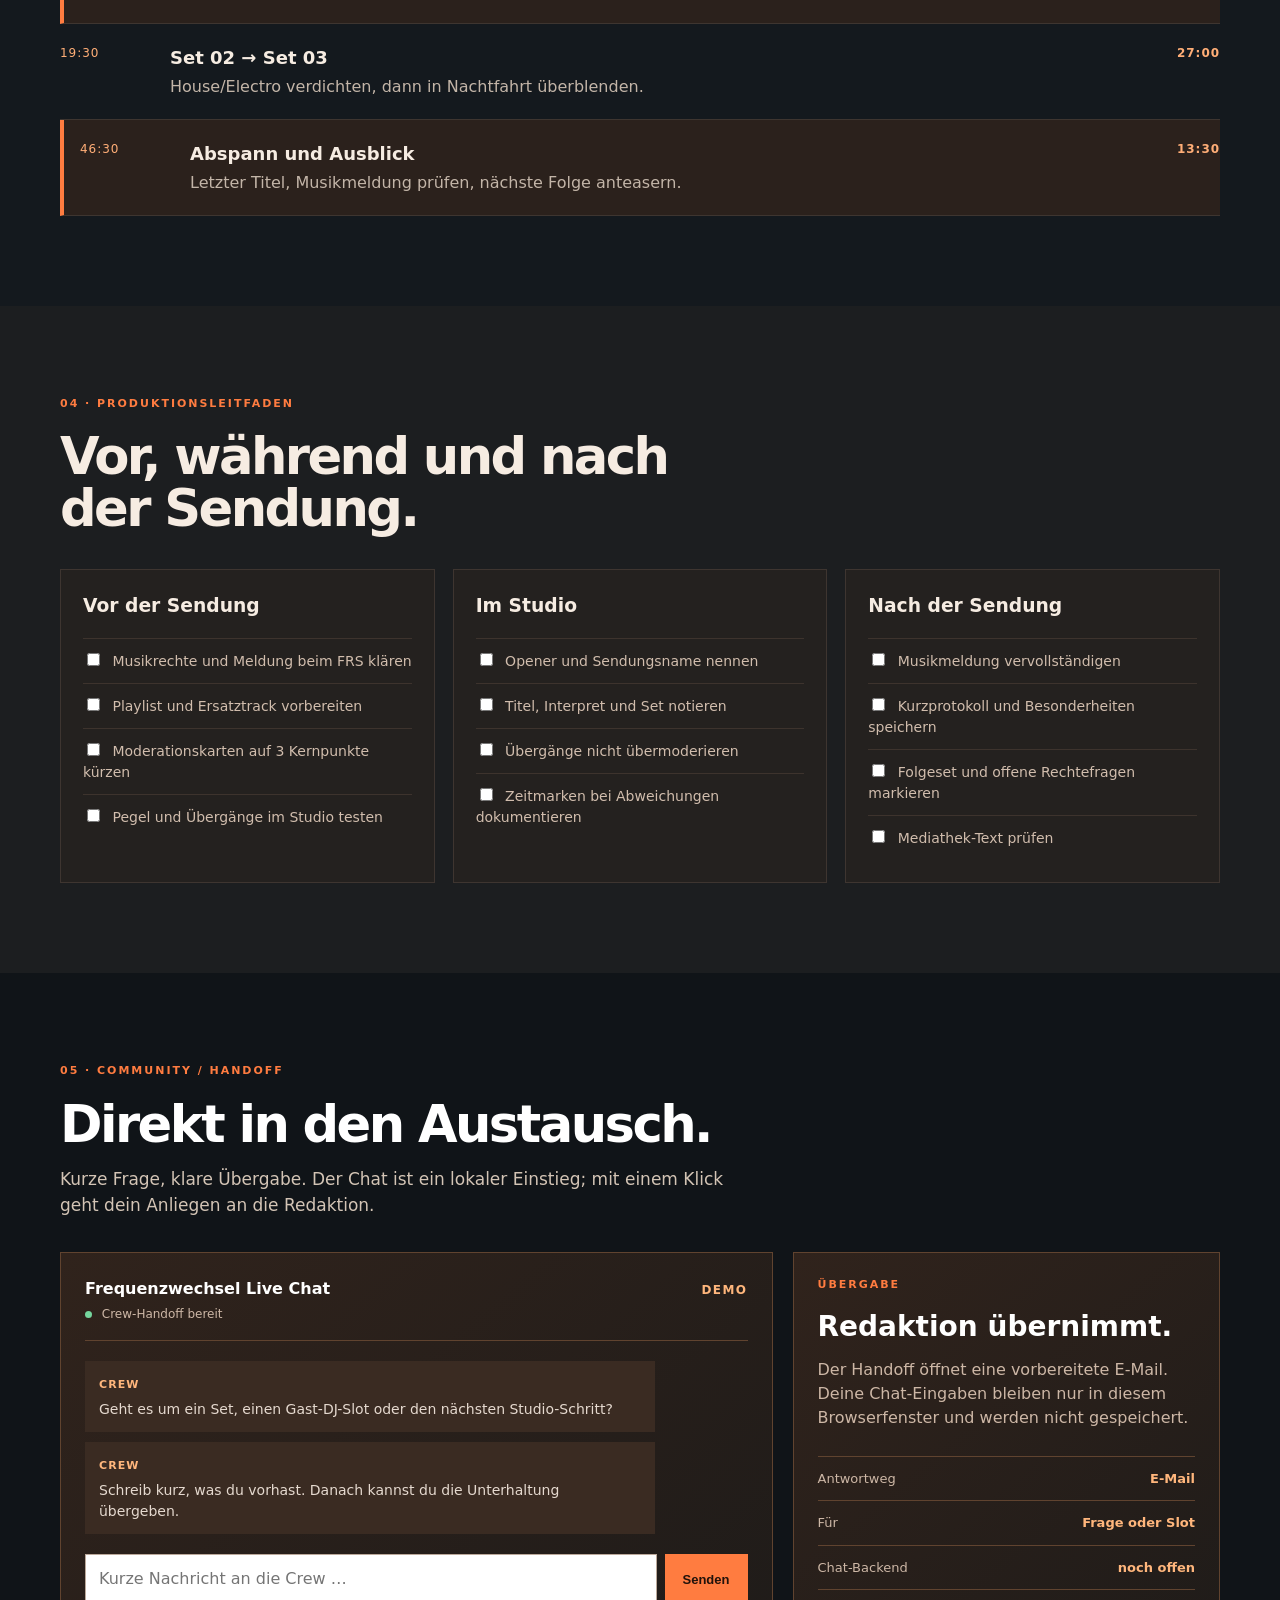
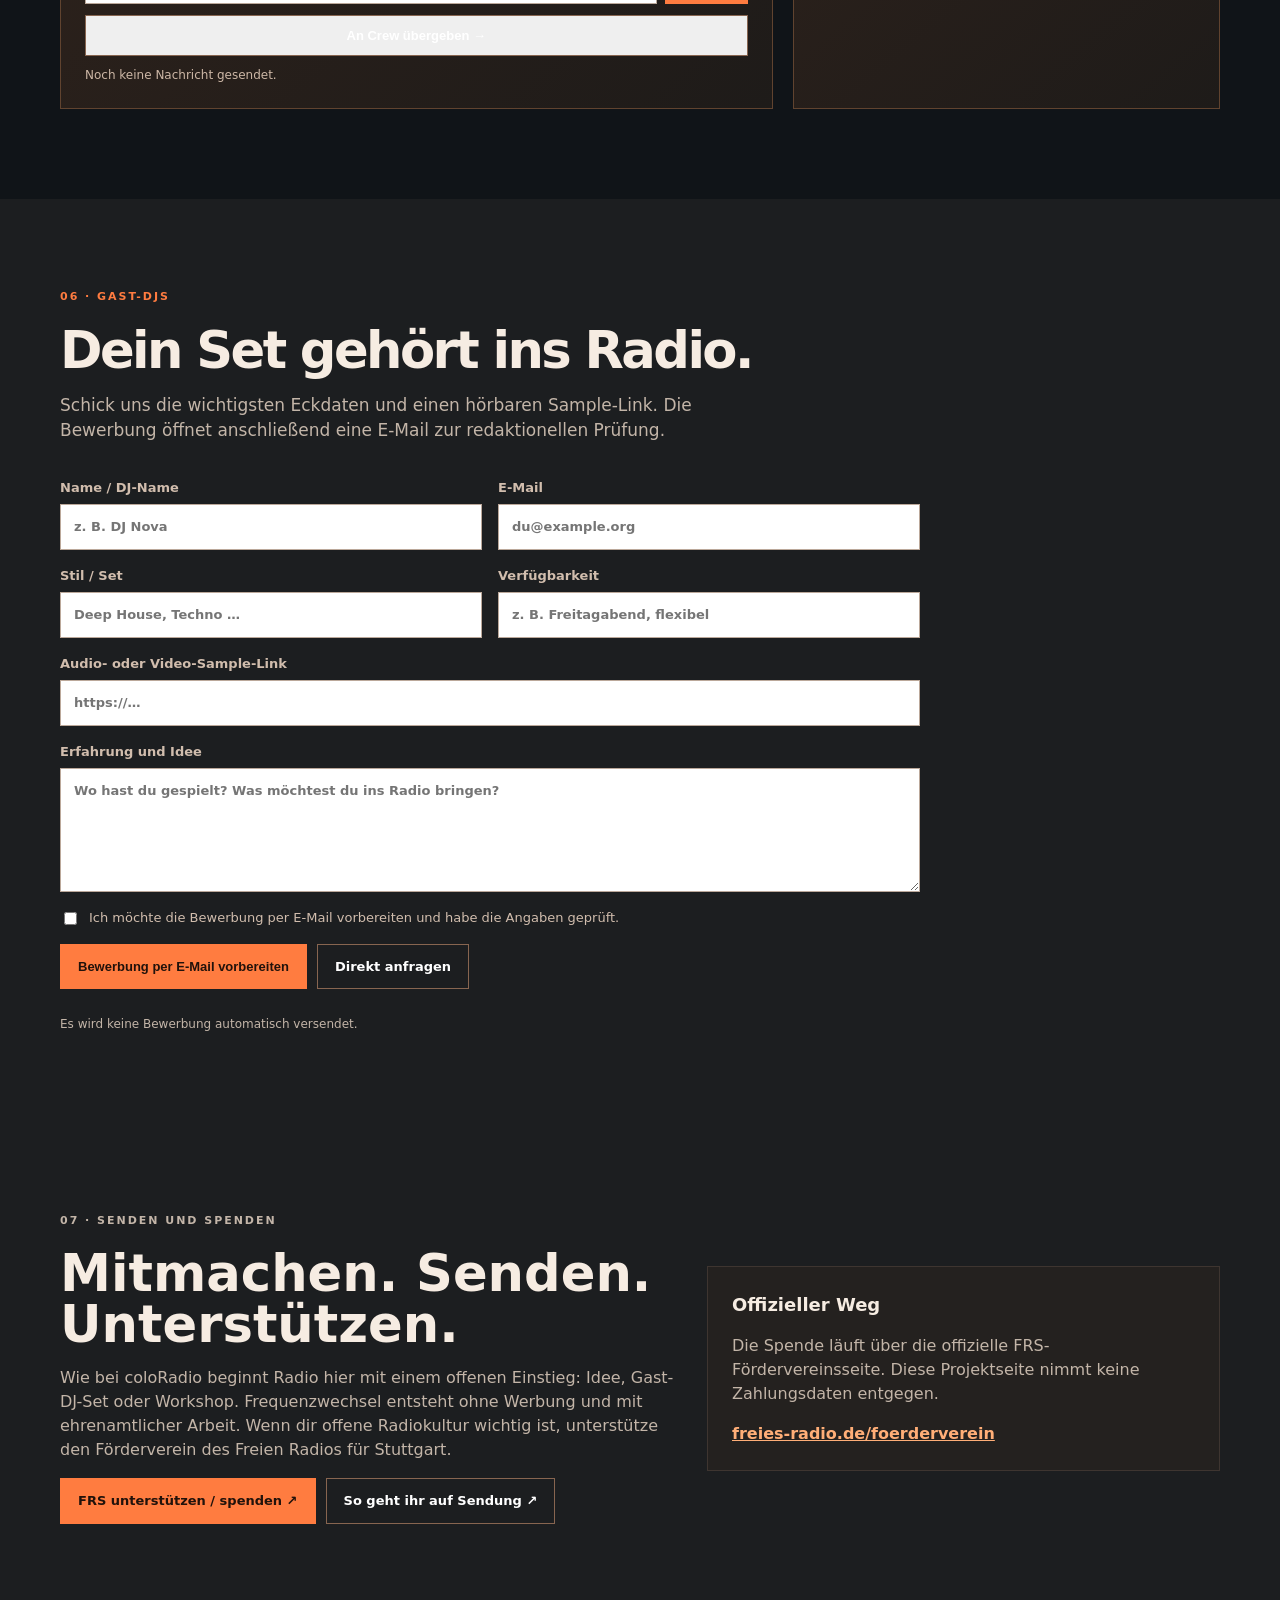
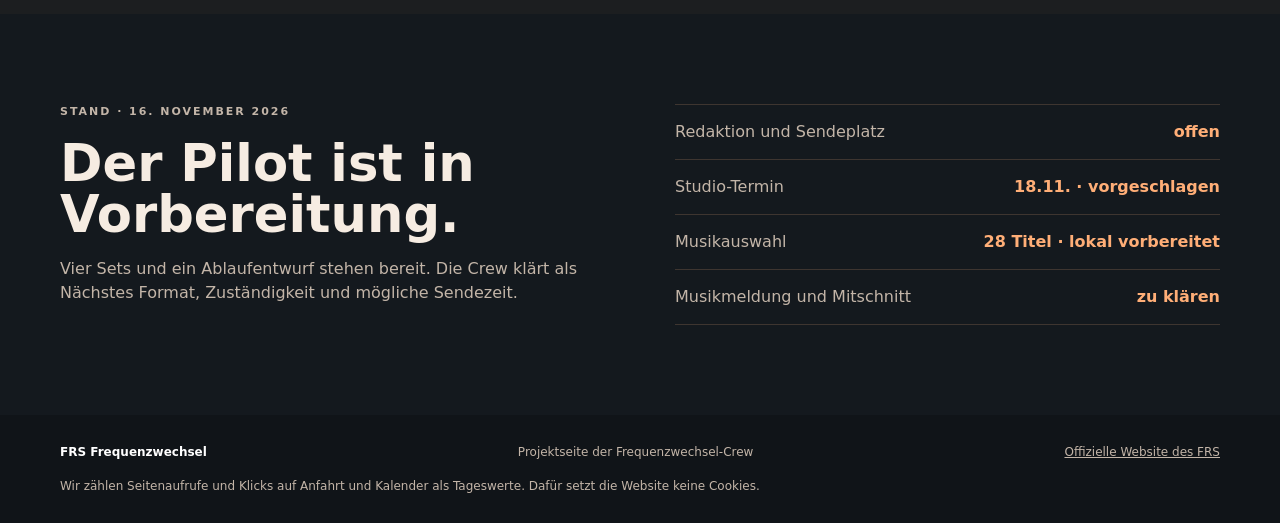
==== commit 2c1f4608: "feat: mirror radio send-and-support entry points" ====
--- a/website/index.html
+++ b/website/index.html
@@ -17,7 +17,7 @@
 </head>
 <body>
 <a class="skip" href="#main">Zum Inhalt springen</a>
-<header class="top"><div class="shell nav"><a class="brand" href="#start"><img src="assets/frequenzwechsel-mark.svg" alt=""/><span>FRS <b>Frequenzwechsel</b><small>SENDELEITFADEN</small></span></a><button class="menu" aria-controls="links" aria-expanded="false">Menü ☰</button><nav id="links"><a href="#treffen">Studio-Termin</a><a href="#serie">Konzept</a><a href="#sets">Sets</a><a href="#ablauf">Ablauf</a><a href="plenum.html">Plenum-Pitch</a></nav></div></header>
+<header class="top"><div class="shell nav"><a class="brand" href="#start"><img src="assets/frequenzwechsel-mark.svg" alt=""/><span>FRS <b>Frequenzwechsel</b><small>SENDELEITFADEN</small></span></a><button class="menu" aria-controls="links" aria-expanded="false">Menü ☰</button><nav id="links"><a href="#treffen">Studio-Termin</a><a href="#serie">Konzept</a><a href="#sets">Sets</a><a href="#ablauf">Ablauf</a><a href="#community">Live Chat</a><a href="#gast-djs">Gast-DJs</a><a href="#support">Support</a><a href="plenum.html">Plenum-Pitch</a></nav></div></header>
 <main id="main">
 <section id="start" class="hero">
   <div class="shell hero-grid">
@@ -27,7 +27,8 @@
       <p class="lead">Eine DJ-Sendung in Vorbereitung beim Freien Radio für Stuttgart. Von Deep House und Electro über Techno bis Trance.</p>
       <div class="actions">
         <a class="button primary" href="#treffen">Studio-Termin</a>
-        <a class="button" href="plenum.html">Plenum-Pitch öffnen</a>
+        <a class="button" href="#community">Live chatten / übergeben</a>
+        <a class="button" href="#gast-djs">Als Gast-DJ bewerben</a>
       </div>
     </div>
     <div class="hero-art">
@@ -120,6 +121,9 @@
 <section id="sets" class="section dark"><div class="shell"><div class="section-head"><p class="eyebrow">02 · PLAYLISTEN</p><h2>Vier vorbereitete Sets.</h2><p>Wähle ein Set aus, um seine Rolle im Sendungsablauf zu sehen.</p></div><div class="set-layout"><div class="set-list"><button class="set active" aria-pressed="true" data-set="set_01_ankommen.m3u"><span>01</span><strong>Ankommen</strong><small>Deep House · 26:48</small></button><button class="set" aria-pressed="false" data-set="set_02_house_electro.m3u"><span>02</span><strong>House / Electro</strong><small>Groove · 47:36</small></button><button class="set" aria-pressed="false" data-set="set_03_nachtfahrt.m3u"><span>03</span><strong>Nachtfahrt</strong><small>Techno / Trance · 50:36</small></button><button class="set" aria-pressed="false" data-set="set_04_peak_time.m3u"><span>04</span><strong>Peak Time</strong><small>Finale · 20:54</small></button></div><div class="player-card" aria-live="polite"><div class="now"><span class="pulse"></span><span id="set-label">SET 01 · ANKOMMEN</span></div><h3 id="player-title">Warm starten, Raum öffnen.</h3><p id="player-copy">Eine weiche Rampe in die Sendung. Zwischen den Titeln kurze Begrüßung, dann den Groove stehen lassen.</p><audio id="player" hidden controls preload="none" aria-label="Lokaler FRS Frequenzwechsel Audioplayer"></audio><p class="player-note">Audiovorschau und vollständige Playlisten sind Teil der lokalen Vorbereitung.</p></div></div></div></section>
 <section id="ablauf" class="section"><div class="shell"><div class="section-head"><p class="eyebrow">03 · SENDUNG FAHREN</p><h2>Beispielablauf für 60 Minuten.</h2><p>Ein Vorschlag für einen 60-Minuten-Pilot. Die tatsächliche Sendedauer stimmen wir mit dem FRS ab.</p></div><div class="rundown"><div class="run-row"><span>00:00</span><div><b>Opener / Jingle</b><p>Kurzer Serien-Opener, Name der Sendung, ein Satz zum Thema.</p></div><strong>01:30</strong></div><div class="run-row"><span>01:30</span><div><b>Set 01 · Ankommen</b><p>Deep House und ruhige elektronische Farben. Keine lange Ansage.</p></div><strong>15:00</strong></div><div class="run-row accent"><span>16:30</span><div><b>Moderationsfenster</b><p>Was hören wir heute? Ein Fundstück, eine Herkunft, ein Übergang.</p></div><strong>03:00</strong></div><div class="run-row"><span>19:30</span><div><b>Set 02 → Set 03</b><p>House/Electro verdichten, dann in Nachtfahrt überblenden.</p></div><strong>27:00</strong></div><div class="run-row accent"><span>46:30</span><div><b>Abspann und Ausblick</b><p>Letzter Titel, Musikmeldung prüfen, nächste Folge anteasern.</p></div><strong>13:30</strong></div></div></div></section>
 <section id="produktion" class="section tinted"><div class="shell"><div class="section-head"><p class="eyebrow">04 · PRODUKTIONSLEITFADEN</p><h2>Vor, während und nach der Sendung.</h2></div><div class="check-grid"><article><h3>Vor der Sendung</h3><label><input type="checkbox"> Musikrechte und Meldung beim FRS klären</label><label><input type="checkbox"> Playlist und Ersatztrack vorbereiten</label><label><input type="checkbox"> Moderationskarten auf 3 Kernpunkte kürzen</label><label><input type="checkbox"> Pegel und Übergänge im Studio testen</label></article><article><h3>Im Studio</h3><label><input type="checkbox"> Opener und Sendungsname nennen</label><label><input type="checkbox"> Titel, Interpret und Set notieren</label><label><input type="checkbox"> Übergänge nicht übermoderieren</label><label><input type="checkbox"> Zeitmarken bei Abweichungen dokumentieren</label></article><article><h3>Nach der Sendung</h3><label><input type="checkbox"> Musikmeldung vervollständigen</label><label><input type="checkbox"> Kurzprotokoll und Besonderheiten speichern</label><label><input type="checkbox"> Folgeset und offene Rechtefragen markieren</label><label><input type="checkbox"> Mediathek-Text prüfen</label></article></div></div></section>
+<section id="community" class="section dark"><div class="shell"><div class="section-head"><p class="eyebrow">05 · COMMUNITY / HANDOFF</p><h2>Direkt in den Austausch.</h2><p>Kurze Frage, klare Übergabe. Der Chat ist ein lokaler Einstieg; mit einem Klick geht dein Anliegen an die Redaktion.</p></div><div class="community-grid"><div class="chat-card"><div class="chat-top"><div><strong>Frequenzwechsel Live Chat</strong><span><i></i> Crew-Handoff bereit</span></div><span class="chat-badge">DEMO</span></div><div id="chat-log" class="chat-log" aria-live="polite"><div class="chat-bubble crew"><b>Crew</b><p>Geht es um ein Set, einen Gast-DJ-Slot oder den nächsten Studio-Schritt?</p></div><div class="chat-bubble crew"><b>Crew</b><p>Schreib kurz, was du vorhast. Danach kannst du die Unterhaltung übergeben.</p></div></div><form id="chat-form" class="chat-form"><label class="sr-only" for="chat-message">Deine Nachricht</label><input id="chat-message" name="message" placeholder="Kurze Nachricht an die Crew …" autocomplete="off" required><button class="button primary" type="submit">Senden</button></form><button id="handoff-button" class="button handoff" type="button">An Crew übergeben →</button><p id="chat-status" class="form-status" role="status">Noch keine Nachricht gesendet.</p></div><aside class="handoff-card"><p class="eyebrow">ÜBERGABE</p><h3>Redaktion übernimmt.</h3><p>Der Handoff öffnet eine vorbereitete E-Mail. Deine Chat-Eingaben bleiben nur in diesem Browserfenster und werden nicht gespeichert.</p><dl><div><dt>Antwortweg</dt><dd>E-Mail</dd></div><div><dt>Für</dt><dd>Frage oder Slot</dd></div><div><dt>Chat-Backend</dt><dd>noch offen</dd></div></dl></aside></div></div></section>
+<section id="gast-djs" class="section tinted"><div class="shell"><div class="section-head"><p class="eyebrow">06 · GAST-DJS</p><h2>Dein Set gehört ins Radio.</h2><p>Schick uns die wichtigsten Eckdaten und einen hörbaren Sample-Link. Die Bewerbung öffnet anschließend eine E-Mail zur redaktionellen Prüfung.</p></div><form id="guest-form" class="guest-form"><div class="form-grid"><label>Name / DJ-Name<input name="name" required autocomplete="name" placeholder="z. B. DJ Nova"></label><label>E-Mail<input name="email" type="email" required autocomplete="email" placeholder="du@example.org"></label><label>Stil / Set<input name="style" required placeholder="Deep House, Techno …"></label><label>Verfügbarkeit<input name="availability" placeholder="z. B. Freitagabend, flexibel"></label></div><label>Audio- oder Video-Sample-Link<input name="sample" type="url" required placeholder="https://…"></label><label>Erfahrung und Idee<textarea name="message" rows="5" required placeholder="Wo hast du gespielt? Was möchtest du ins Radio bringen?"></textarea></label><label class="consent"><input name="consent" type="checkbox" required><span>Ich möchte die Bewerbung per E-Mail vorbereiten und habe die Angaben geprüft.</span></label><div class="form-actions"><button class="button primary" type="submit">Bewerbung per E-Mail vorbereiten</button><a class="button" href="mailto:internet@freies-radio.de?subject=Gast-DJ%20bei%20Frequenzwechsel">Direkt anfragen</a></div><p id="guest-status" class="form-status" role="status">Es wird keine Bewerbung automatisch versendet.</p></form></div></section>
+<section id="support" class="section support-section"><div class="shell support-grid"><div><p class="eyebrow">07 · SENDEN UND SPENDEN</p><h2>Mitmachen. Senden. Unterstützen.</h2><p>Wie bei coloRadio beginnt Radio hier mit einem offenen Einstieg: Idee, Gast-DJ-Set oder Workshop. Frequenzwechsel entsteht ohne Werbung und mit ehrenamtlicher Arbeit. Wenn dir offene Radiokultur wichtig ist, unterstütze den Förderverein des Freien Radios für Stuttgart.</p><div class="form-actions"><a class="button primary" href="https://www.freies-radio.de/foerderverein" target="_blank" rel="noopener">FRS unterstützen / spenden ↗</a><a class="button" href="https://www.freies-radio.de/auf-sendung-gehen" target="_blank" rel="noopener">So geht ihr auf Sendung ↗</a></div></div><div class="support-note"><strong>Offizieller Weg</strong><p>Die Spende läuft über die offizielle FRS-Fördervereinsseite. Diese Projektseite nimmt keine Zahlungsdaten entgegen.</p><a href="https://www.freies-radio.de/foerderverein" target="_blank" rel="noopener">freies-radio.de/foerderverein</a></div></div></section>
 <section id="status" class="section">
   <div class="shell status">
     <div><p class="eyebrow">STAND · 16. NOVEMBER 2026</p><h2>Der Pilot ist in Vorbereitung.</h2><p>Vier Sets und ein Ablaufentwurf stehen bereit. Die Crew klärt als Nächstes Format, Zuständigkeit und mögliche Sendezeit.</p></div>
--- a/website/style.css
+++ b/website/style.css
@@ -14,3 +14,4 @@
 .route-actions .button:hover{text-decoration:underline}
 .visit-links{display:grid;gap:6px;margin:14px 0 0;padding:0;list-style:none;font-size:.875rem}
 .reach-note p{margin:16px 0 0;color:var(--muted)}
+.community-grid,.support-grid{display:grid;grid-template-columns:1.25fr .75fr;gap:20px;align-items:stretch}.chat-card,.handoff-card,.support-note{border:1px solid #60432f;background:linear-gradient(140deg,#30231c,#1e1b19);padding:24px}.chat-top{display:flex;justify-content:space-between;gap:15px;align-items:flex-start;border-bottom:1px solid #60432f;padding-bottom:17px}.chat-top strong,.chat-top span{display:block}.chat-top span{color:#cdb7a6;font-size:12px;margin-top:4px}.chat-top i{display:inline-block;width:7px;height:7px;border-radius:50%;background:#75d59d;margin-right:6px}.chat-badge{color:var(--gold)!important;letter-spacing:.12em;font-weight:800}.chat-log{display:grid;gap:10px;padding:20px 0;min-height:180px;max-height:300px;overflow:auto}.chat-bubble{max-width:86%;padding:12px 14px;font-size:14px}.chat-bubble p{margin:5px 0 0;color:#e5d9cf}.chat-bubble b{font-size:11px;color:var(--gold);letter-spacing:.1em;text-transform:uppercase}.chat-bubble.crew{background:#3a2b22}.chat-bubble.you{background:var(--orange);color:#24140c;justify-self:end}.chat-bubble.you p,.chat-bubble.you b{color:#24140c}.chat-form{display:grid;grid-template-columns:1fr auto;gap:8px}.chat-form input,.guest-form input,.guest-form textarea{width:100%;border:1px solid #bba89a;background:#fff;color:#17120f;padding:12px 13px;font:inherit;border-radius:0}.chat-form input:focus,.guest-form input:focus,.guest-form textarea:focus{outline:3px solid #ffb67c66;border-color:var(--orange)}.handoff{margin-top:11px;width:100%;text-align:center}.form-status{font-size:12px;color:#cdb7a6;margin:10px 0 0}.handoff-card h3{font-size:28px;line-height:1.08;margin:0 0 12px}.handoff-card>p:not(.eyebrow),.support-note p{color:#cdb7a6}.handoff-card dl{border-top:1px solid #60432f;margin-top:26px}.handoff-card dl div{display:flex;justify-content:space-between;gap:12px;padding:12px 0;border-bottom:1px solid #60432f;font-size:13px}.handoff-card dt{color:#cdb7a6}.handoff-card dd{margin:0;color:var(--gold);font-weight:750}.guest-form{max-width:860px;display:grid;gap:16px}.form-grid{display:grid;grid-template-columns:1fr 1fr;gap:16px}.guest-form label{display:grid;gap:7px;color:#d1bdad;font-weight:700;font-size:13px}.guest-form .consent{display:flex;align-items:start;gap:9px;font-weight:500}.guest-form .consent input{width:auto;margin-top:4px;accent-color:var(--orange)}.form-actions{display:flex;gap:10px;flex-wrap:wrap}.tinted .form-status{color:var(--muted)}.support-section{background:#1c1e20}.support-grid{grid-template-columns:1.1fr .9fr}.support-grid h2{font-size:clamp(2rem,4vw,3.6rem);line-height:1;margin:0 0 15px}.support-grid p{color:var(--muted);max-width:620px}.support-note{background:var(--card);border-color:var(--line);align-self:center}.support-note strong{font-size:18px}.support-note a{color:var(--copper);font-weight:750;word-break:break-word}.sr-only{position:absolute!important;width:1px;height:1px;padding:0;margin:-1px;overflow:hidden;clip:rect(0,0,0,0);white-space:nowrap;border:0}@media(max-width:800px){.community-grid,.support-grid{grid-template-columns:1fr}.form-grid{grid-template-columns:1fr}}
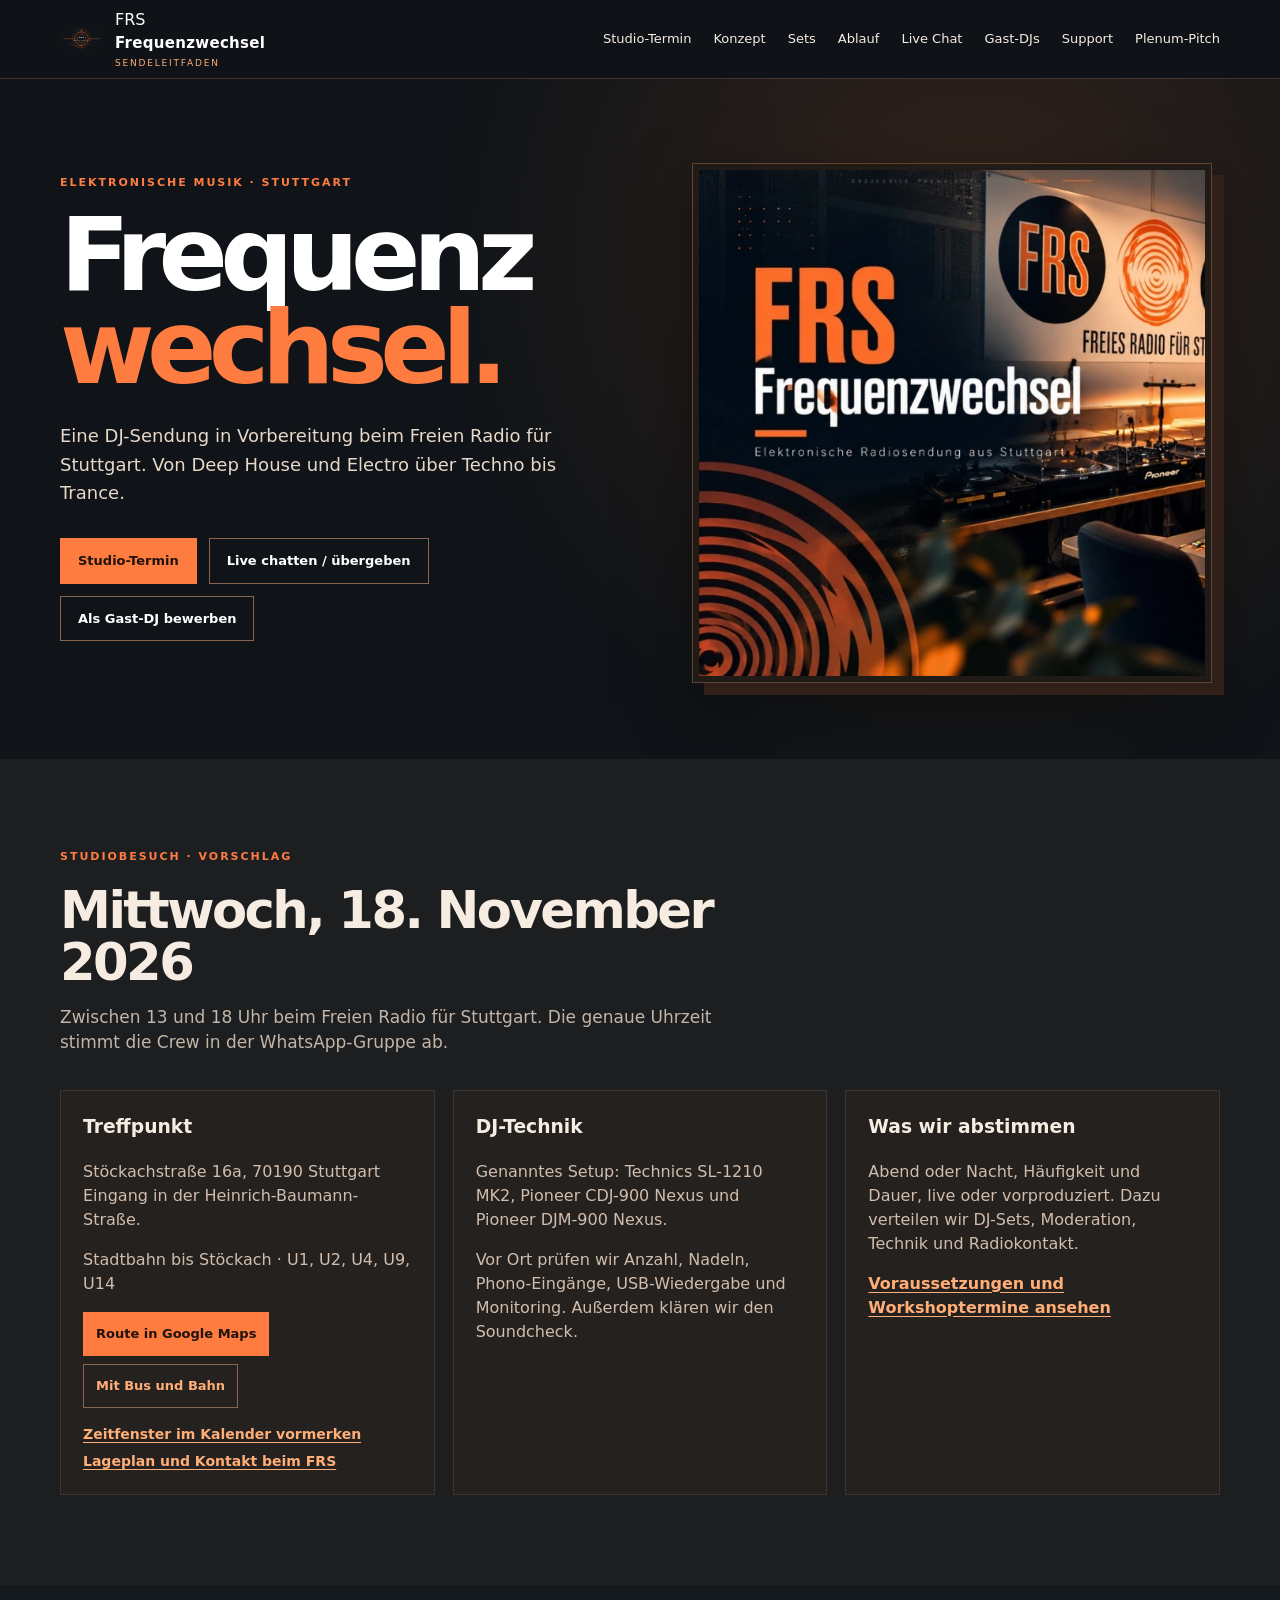
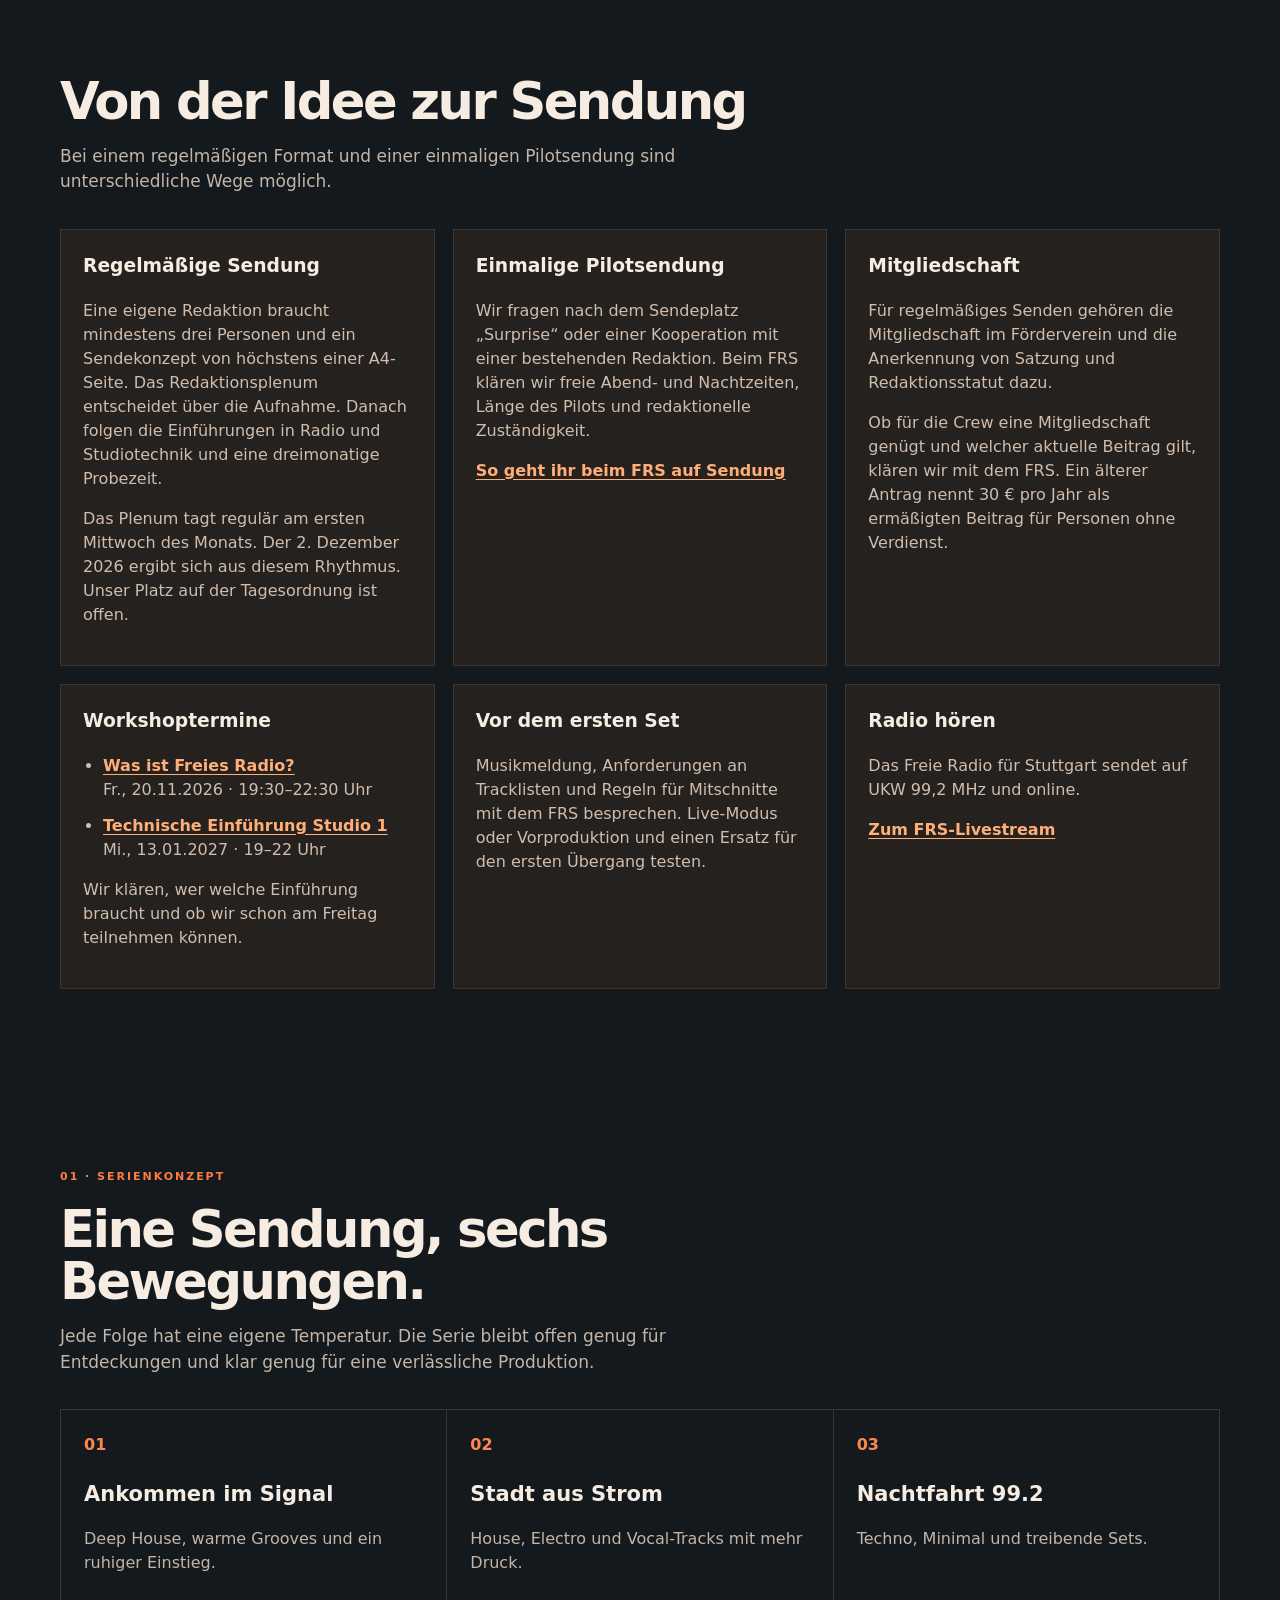
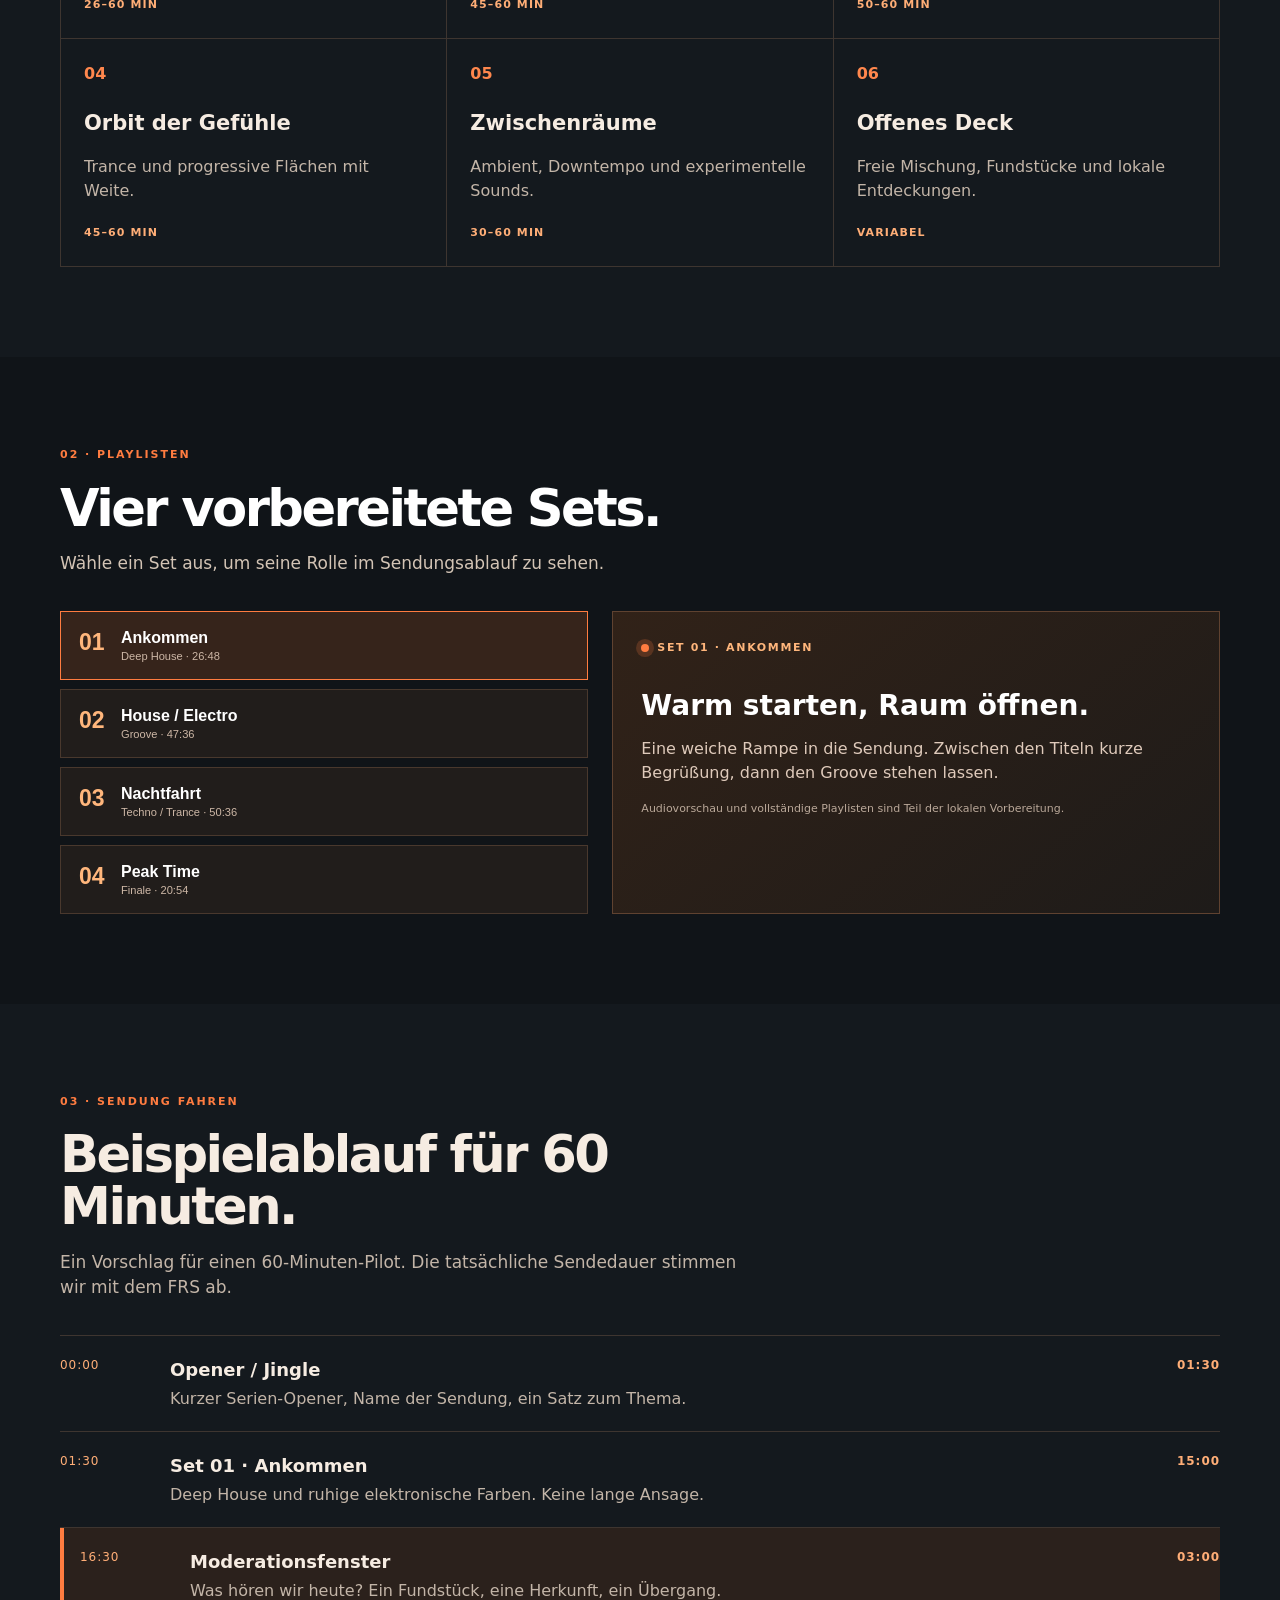
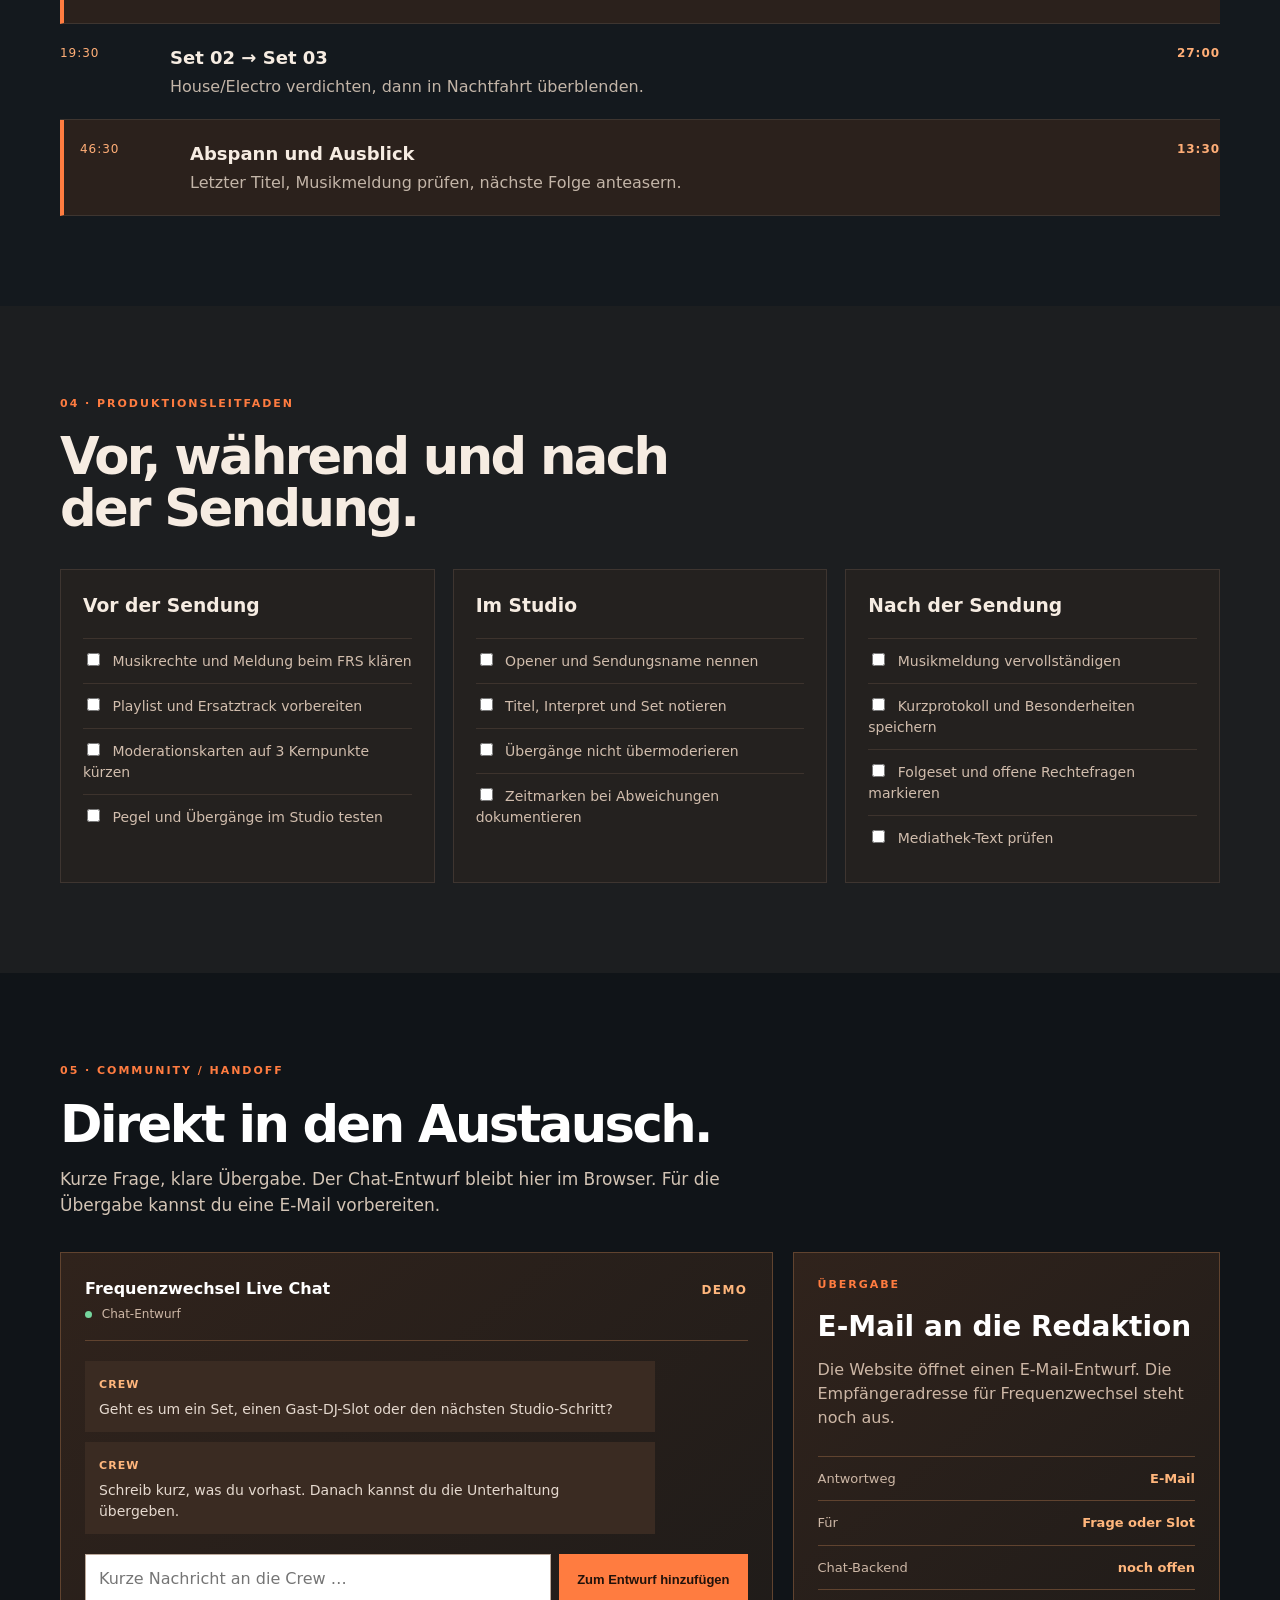
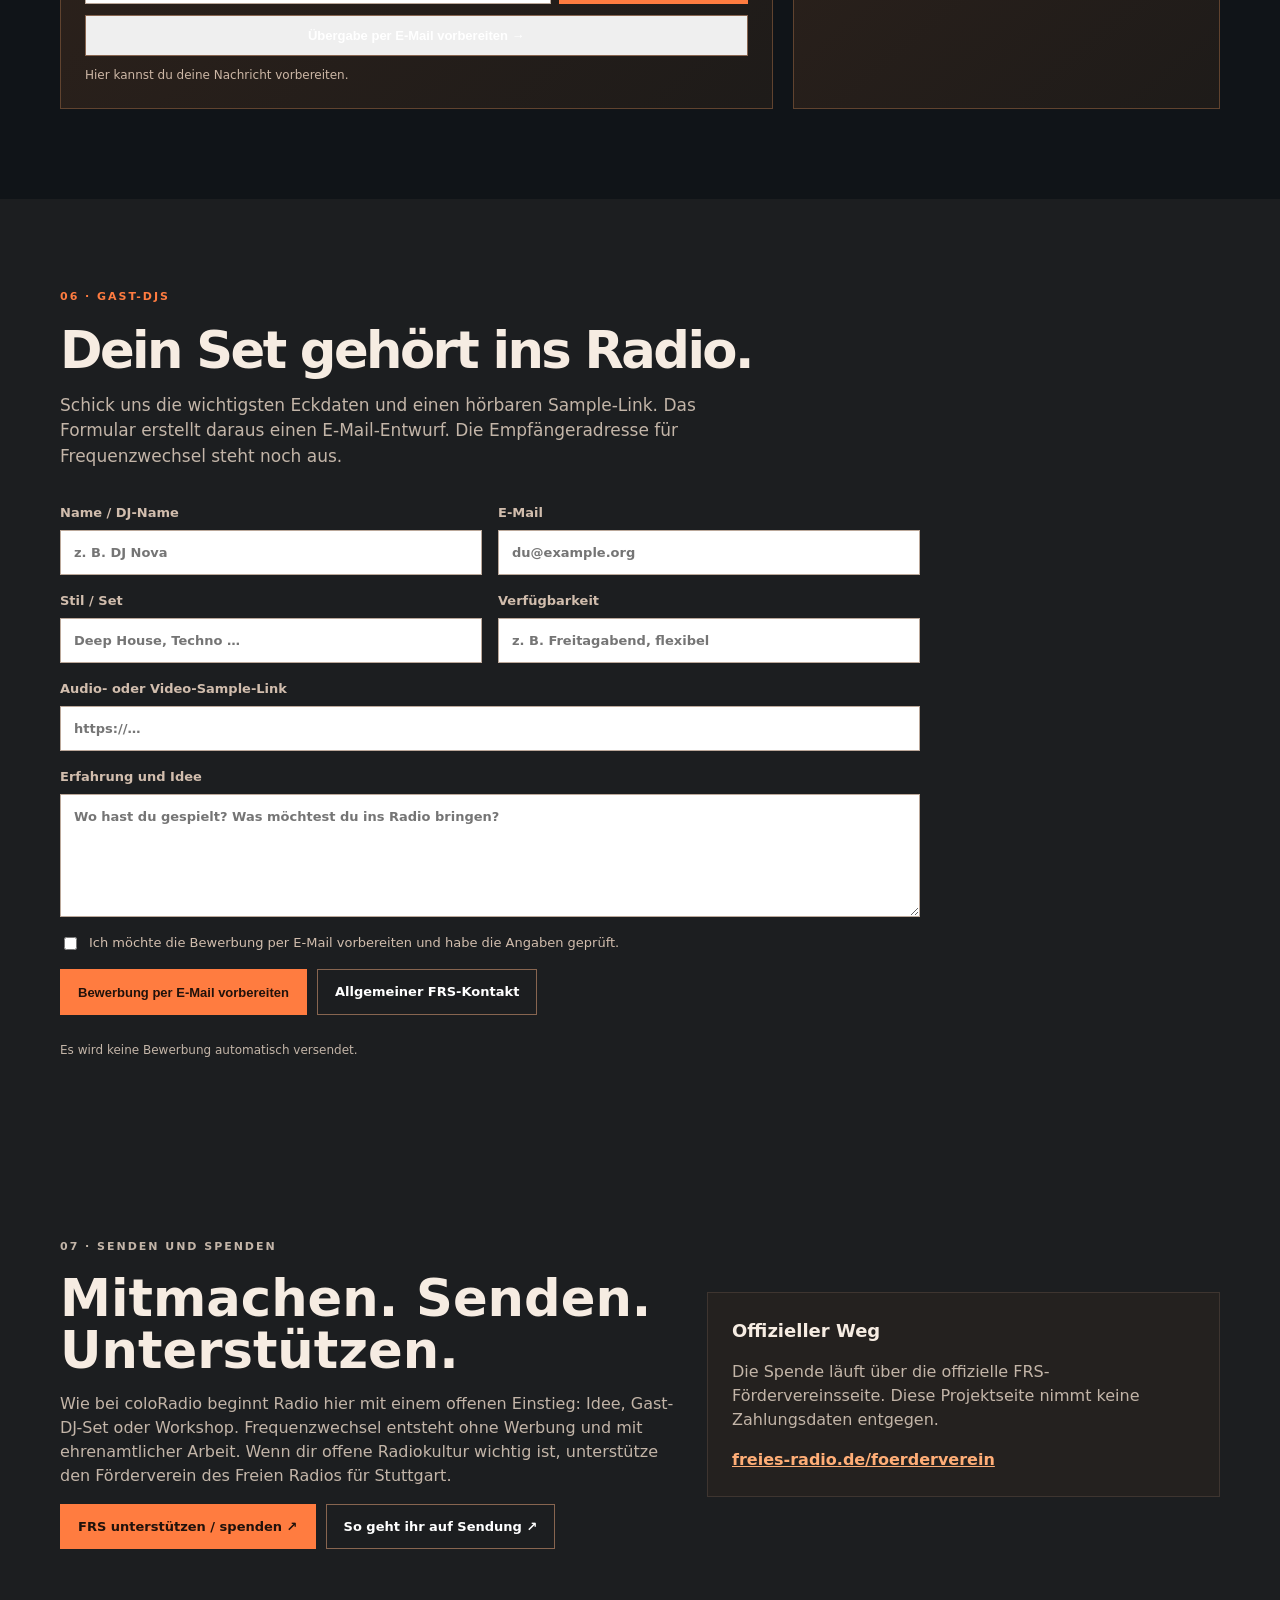
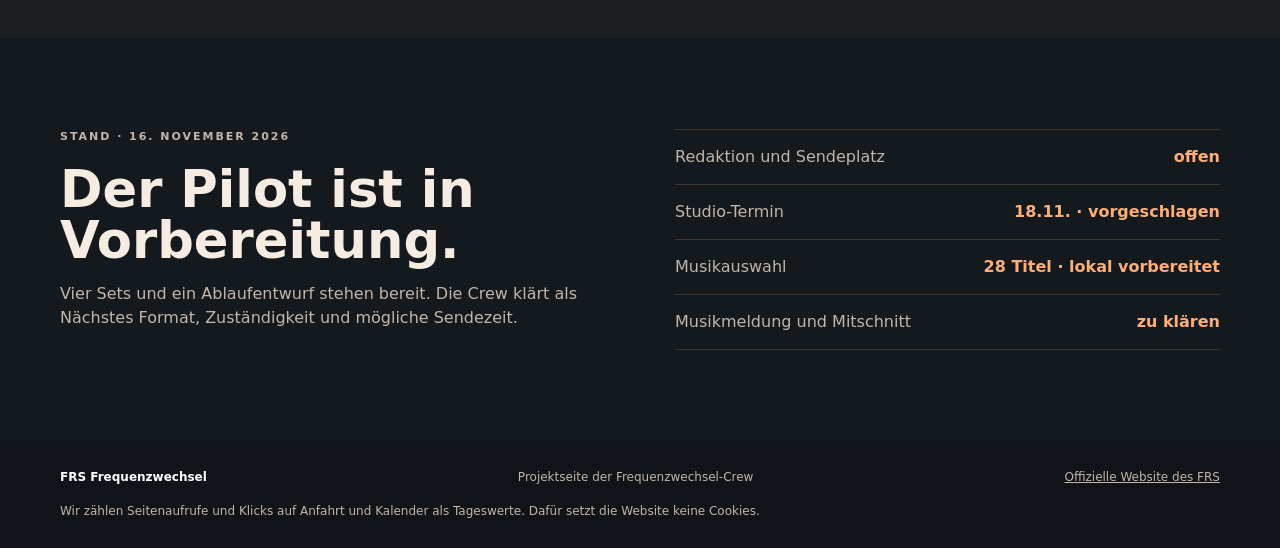
==== commit 130a8db0: "fix: leave Frequenzwechsel email drafts unaddressed" ====
--- a/website/index.html
+++ b/website/index.html
@@ -121,8 +121,8 @@
 <section id="sets" class="section dark"><div class="shell"><div class="section-head"><p class="eyebrow">02 · PLAYLISTEN</p><h2>Vier vorbereitete Sets.</h2><p>Wähle ein Set aus, um seine Rolle im Sendungsablauf zu sehen.</p></div><div class="set-layout"><div class="set-list"><button class="set active" aria-pressed="true" data-set="set_01_ankommen.m3u"><span>01</span><strong>Ankommen</strong><small>Deep House · 26:48</small></button><button class="set" aria-pressed="false" data-set="set_02_house_electro.m3u"><span>02</span><strong>House / Electro</strong><small>Groove · 47:36</small></button><button class="set" aria-pressed="false" data-set="set_03_nachtfahrt.m3u"><span>03</span><strong>Nachtfahrt</strong><small>Techno / Trance · 50:36</small></button><button class="set" aria-pressed="false" data-set="set_04_peak_time.m3u"><span>04</span><strong>Peak Time</strong><small>Finale · 20:54</small></button></div><div class="player-card" aria-live="polite"><div class="now"><span class="pulse"></span><span id="set-label">SET 01 · ANKOMMEN</span></div><h3 id="player-title">Warm starten, Raum öffnen.</h3><p id="player-copy">Eine weiche Rampe in die Sendung. Zwischen den Titeln kurze Begrüßung, dann den Groove stehen lassen.</p><audio id="player" hidden controls preload="none" aria-label="Lokaler FRS Frequenzwechsel Audioplayer"></audio><p class="player-note">Audiovorschau und vollständige Playlisten sind Teil der lokalen Vorbereitung.</p></div></div></div></section>
 <section id="ablauf" class="section"><div class="shell"><div class="section-head"><p class="eyebrow">03 · SENDUNG FAHREN</p><h2>Beispielablauf für 60 Minuten.</h2><p>Ein Vorschlag für einen 60-Minuten-Pilot. Die tatsächliche Sendedauer stimmen wir mit dem FRS ab.</p></div><div class="rundown"><div class="run-row"><span>00:00</span><div><b>Opener / Jingle</b><p>Kurzer Serien-Opener, Name der Sendung, ein Satz zum Thema.</p></div><strong>01:30</strong></div><div class="run-row"><span>01:30</span><div><b>Set 01 · Ankommen</b><p>Deep House und ruhige elektronische Farben. Keine lange Ansage.</p></div><strong>15:00</strong></div><div class="run-row accent"><span>16:30</span><div><b>Moderationsfenster</b><p>Was hören wir heute? Ein Fundstück, eine Herkunft, ein Übergang.</p></div><strong>03:00</strong></div><div class="run-row"><span>19:30</span><div><b>Set 02 → Set 03</b><p>House/Electro verdichten, dann in Nachtfahrt überblenden.</p></div><strong>27:00</strong></div><div class="run-row accent"><span>46:30</span><div><b>Abspann und Ausblick</b><p>Letzter Titel, Musikmeldung prüfen, nächste Folge anteasern.</p></div><strong>13:30</strong></div></div></div></section>
 <section id="produktion" class="section tinted"><div class="shell"><div class="section-head"><p class="eyebrow">04 · PRODUKTIONSLEITFADEN</p><h2>Vor, während und nach der Sendung.</h2></div><div class="check-grid"><article><h3>Vor der Sendung</h3><label><input type="checkbox"> Musikrechte und Meldung beim FRS klären</label><label><input type="checkbox"> Playlist und Ersatztrack vorbereiten</label><label><input type="checkbox"> Moderationskarten auf 3 Kernpunkte kürzen</label><label><input type="checkbox"> Pegel und Übergänge im Studio testen</label></article><article><h3>Im Studio</h3><label><input type="checkbox"> Opener und Sendungsname nennen</label><label><input type="checkbox"> Titel, Interpret und Set notieren</label><label><input type="checkbox"> Übergänge nicht übermoderieren</label><label><input type="checkbox"> Zeitmarken bei Abweichungen dokumentieren</label></article><article><h3>Nach der Sendung</h3><label><input type="checkbox"> Musikmeldung vervollständigen</label><label><input type="checkbox"> Kurzprotokoll und Besonderheiten speichern</label><label><input type="checkbox"> Folgeset und offene Rechtefragen markieren</label><label><input type="checkbox"> Mediathek-Text prüfen</label></article></div></div></section>
-<section id="community" class="section dark"><div class="shell"><div class="section-head"><p class="eyebrow">05 · COMMUNITY / HANDOFF</p><h2>Direkt in den Austausch.</h2><p>Kurze Frage, klare Übergabe. Der Chat ist ein lokaler Einstieg; mit einem Klick geht dein Anliegen an die Redaktion.</p></div><div class="community-grid"><div class="chat-card"><div class="chat-top"><div><strong>Frequenzwechsel Live Chat</strong><span><i></i> Crew-Handoff bereit</span></div><span class="chat-badge">DEMO</span></div><div id="chat-log" class="chat-log" aria-live="polite"><div class="chat-bubble crew"><b>Crew</b><p>Geht es um ein Set, einen Gast-DJ-Slot oder den nächsten Studio-Schritt?</p></div><div class="chat-bubble crew"><b>Crew</b><p>Schreib kurz, was du vorhast. Danach kannst du die Unterhaltung übergeben.</p></div></div><form id="chat-form" class="chat-form"><label class="sr-only" for="chat-message">Deine Nachricht</label><input id="chat-message" name="message" placeholder="Kurze Nachricht an die Crew …" autocomplete="off" required><button class="button primary" type="submit">Senden</button></form><button id="handoff-button" class="button handoff" type="button">An Crew übergeben →</button><p id="chat-status" class="form-status" role="status">Noch keine Nachricht gesendet.</p></div><aside class="handoff-card"><p class="eyebrow">ÜBERGABE</p><h3>Redaktion übernimmt.</h3><p>Der Handoff öffnet eine vorbereitete E-Mail. Deine Chat-Eingaben bleiben nur in diesem Browserfenster und werden nicht gespeichert.</p><dl><div><dt>Antwortweg</dt><dd>E-Mail</dd></div><div><dt>Für</dt><dd>Frage oder Slot</dd></div><div><dt>Chat-Backend</dt><dd>noch offen</dd></div></dl></aside></div></div></section>
-<section id="gast-djs" class="section tinted"><div class="shell"><div class="section-head"><p class="eyebrow">06 · GAST-DJS</p><h2>Dein Set gehört ins Radio.</h2><p>Schick uns die wichtigsten Eckdaten und einen hörbaren Sample-Link. Die Bewerbung öffnet anschließend eine E-Mail zur redaktionellen Prüfung.</p></div><form id="guest-form" class="guest-form"><div class="form-grid"><label>Name / DJ-Name<input name="name" required autocomplete="name" placeholder="z. B. DJ Nova"></label><label>E-Mail<input name="email" type="email" required autocomplete="email" placeholder="du@example.org"></label><label>Stil / Set<input name="style" required placeholder="Deep House, Techno …"></label><label>Verfügbarkeit<input name="availability" placeholder="z. B. Freitagabend, flexibel"></label></div><label>Audio- oder Video-Sample-Link<input name="sample" type="url" required placeholder="https://…"></label><label>Erfahrung und Idee<textarea name="message" rows="5" required placeholder="Wo hast du gespielt? Was möchtest du ins Radio bringen?"></textarea></label><label class="consent"><input name="consent" type="checkbox" required><span>Ich möchte die Bewerbung per E-Mail vorbereiten und habe die Angaben geprüft.</span></label><div class="form-actions"><button class="button primary" type="submit">Bewerbung per E-Mail vorbereiten</button><a class="button" href="mailto:internet@freies-radio.de?subject=Gast-DJ%20bei%20Frequenzwechsel">Direkt anfragen</a></div><p id="guest-status" class="form-status" role="status">Es wird keine Bewerbung automatisch versendet.</p></form></div></section>
+<section id="community" class="section dark"><div class="shell"><div class="section-head"><p class="eyebrow">05 · COMMUNITY / HANDOFF</p><h2>Direkt in den Austausch.</h2><p>Kurze Frage, klare Übergabe. Der Chat-Entwurf bleibt hier im Browser. Für die Übergabe kannst du eine E-Mail vorbereiten.</p></div><div class="community-grid"><div class="chat-card"><div class="chat-top"><div><strong>Frequenzwechsel Live Chat</strong><span><i></i> Chat-Entwurf</span></div><span class="chat-badge">DEMO</span></div><div id="chat-log" class="chat-log" aria-live="polite"><div class="chat-bubble crew"><b>Crew</b><p>Geht es um ein Set, einen Gast-DJ-Slot oder den nächsten Studio-Schritt?</p></div><div class="chat-bubble crew"><b>Crew</b><p>Schreib kurz, was du vorhast. Danach kannst du die Unterhaltung übergeben.</p></div></div><form id="chat-form" class="chat-form"><label class="sr-only" for="chat-message">Deine Nachricht</label><input id="chat-message" name="message" placeholder="Kurze Nachricht an die Crew …" autocomplete="off" required><button class="button primary" type="submit">Zum Entwurf hinzufügen</button></form><button id="handoff-button" class="button handoff" type="button">Übergabe per E-Mail vorbereiten →</button><p id="chat-status" class="form-status" role="status">Hier kannst du deine Nachricht vorbereiten.</p></div><aside class="handoff-card"><p class="eyebrow">ÜBERGABE</p><h3>E-Mail an die Redaktion</h3><p>Die Website öffnet einen E-Mail-Entwurf. Die Empfängeradresse für Frequenzwechsel steht noch aus.</p><dl><div><dt>Antwortweg</dt><dd>E-Mail</dd></div><div><dt>Für</dt><dd>Frage oder Slot</dd></div><div><dt>Chat-Backend</dt><dd>noch offen</dd></div></dl></aside></div></div></section>
+<section id="gast-djs" class="section tinted"><div class="shell"><div class="section-head"><p class="eyebrow">06 · GAST-DJS</p><h2>Dein Set gehört ins Radio.</h2><p>Schick uns die wichtigsten Eckdaten und einen hörbaren Sample-Link. Das Formular erstellt daraus einen E-Mail-Entwurf. Die Empfängeradresse für Frequenzwechsel steht noch aus.</p></div><form id="guest-form" class="guest-form"><div class="form-grid"><label>Name / DJ-Name<input name="name" required autocomplete="name" placeholder="z. B. DJ Nova"></label><label>E-Mail<input name="email" type="email" required autocomplete="email" placeholder="du@example.org"></label><label>Stil / Set<input name="style" required placeholder="Deep House, Techno …"></label><label>Verfügbarkeit<input name="availability" placeholder="z. B. Freitagabend, flexibel"></label></div><label>Audio- oder Video-Sample-Link<input name="sample" type="url" required placeholder="https://…"></label><label>Erfahrung und Idee<textarea name="message" rows="5" required placeholder="Wo hast du gespielt? Was möchtest du ins Radio bringen?"></textarea></label><label class="consent"><input name="consent" type="checkbox" required><span>Ich möchte die Bewerbung per E-Mail vorbereiten und habe die Angaben geprüft.</span></label><div class="form-actions"><button class="button primary" type="submit">Bewerbung per E-Mail vorbereiten</button><a class="button" href="https://www.freies-radio.de/kontakt">Allgemeiner FRS-Kontakt</a></div><p id="guest-status" class="form-status" role="status">Es wird keine Bewerbung automatisch versendet.</p></form></div></section>
 <section id="support" class="section support-section"><div class="shell support-grid"><div><p class="eyebrow">07 · SENDEN UND SPENDEN</p><h2>Mitmachen. Senden. Unterstützen.</h2><p>Wie bei coloRadio beginnt Radio hier mit einem offenen Einstieg: Idee, Gast-DJ-Set oder Workshop. Frequenzwechsel entsteht ohne Werbung und mit ehrenamtlicher Arbeit. Wenn dir offene Radiokultur wichtig ist, unterstütze den Förderverein des Freien Radios für Stuttgart.</p><div class="form-actions"><a class="button primary" href="https://www.freies-radio.de/foerderverein" target="_blank" rel="noopener">FRS unterstützen / spenden ↗</a><a class="button" href="https://www.freies-radio.de/auf-sendung-gehen" target="_blank" rel="noopener">So geht ihr auf Sendung ↗</a></div></div><div class="support-note"><strong>Offizieller Weg</strong><p>Die Spende läuft über die offizielle FRS-Fördervereinsseite. Diese Projektseite nimmt keine Zahlungsdaten entgegen.</p><a href="https://www.freies-radio.de/foerderverein" target="_blank" rel="noopener">freies-radio.de/foerderverein</a></div></div></section>
 <section id="status" class="section">
   <div class="shell status">
@@ -136,6 +136,6 @@
   </div>
 </section>
 </main><footer><div class="shell"><strong>FRS Frequenzwechsel</strong><span>Projektseite der Frequenzwechsel-Crew</span><span><a href="https://www.freies-radio.de/">Offizielle Website des FRS</a></span></div><div class="shell reach-note"><p>Wir zählen Seitenaufrufe und Klicks auf Anfahrt und Kalender als Tageswerte. Dafür setzt die Website keine Cookies.</p></div></footer>
-<script src="app.js"></script>
+<script src="app.js?v=20261117-mail-draft"></script>
 <script src="metrics.js" data-view="view_home" defer></script>
 </body></html>
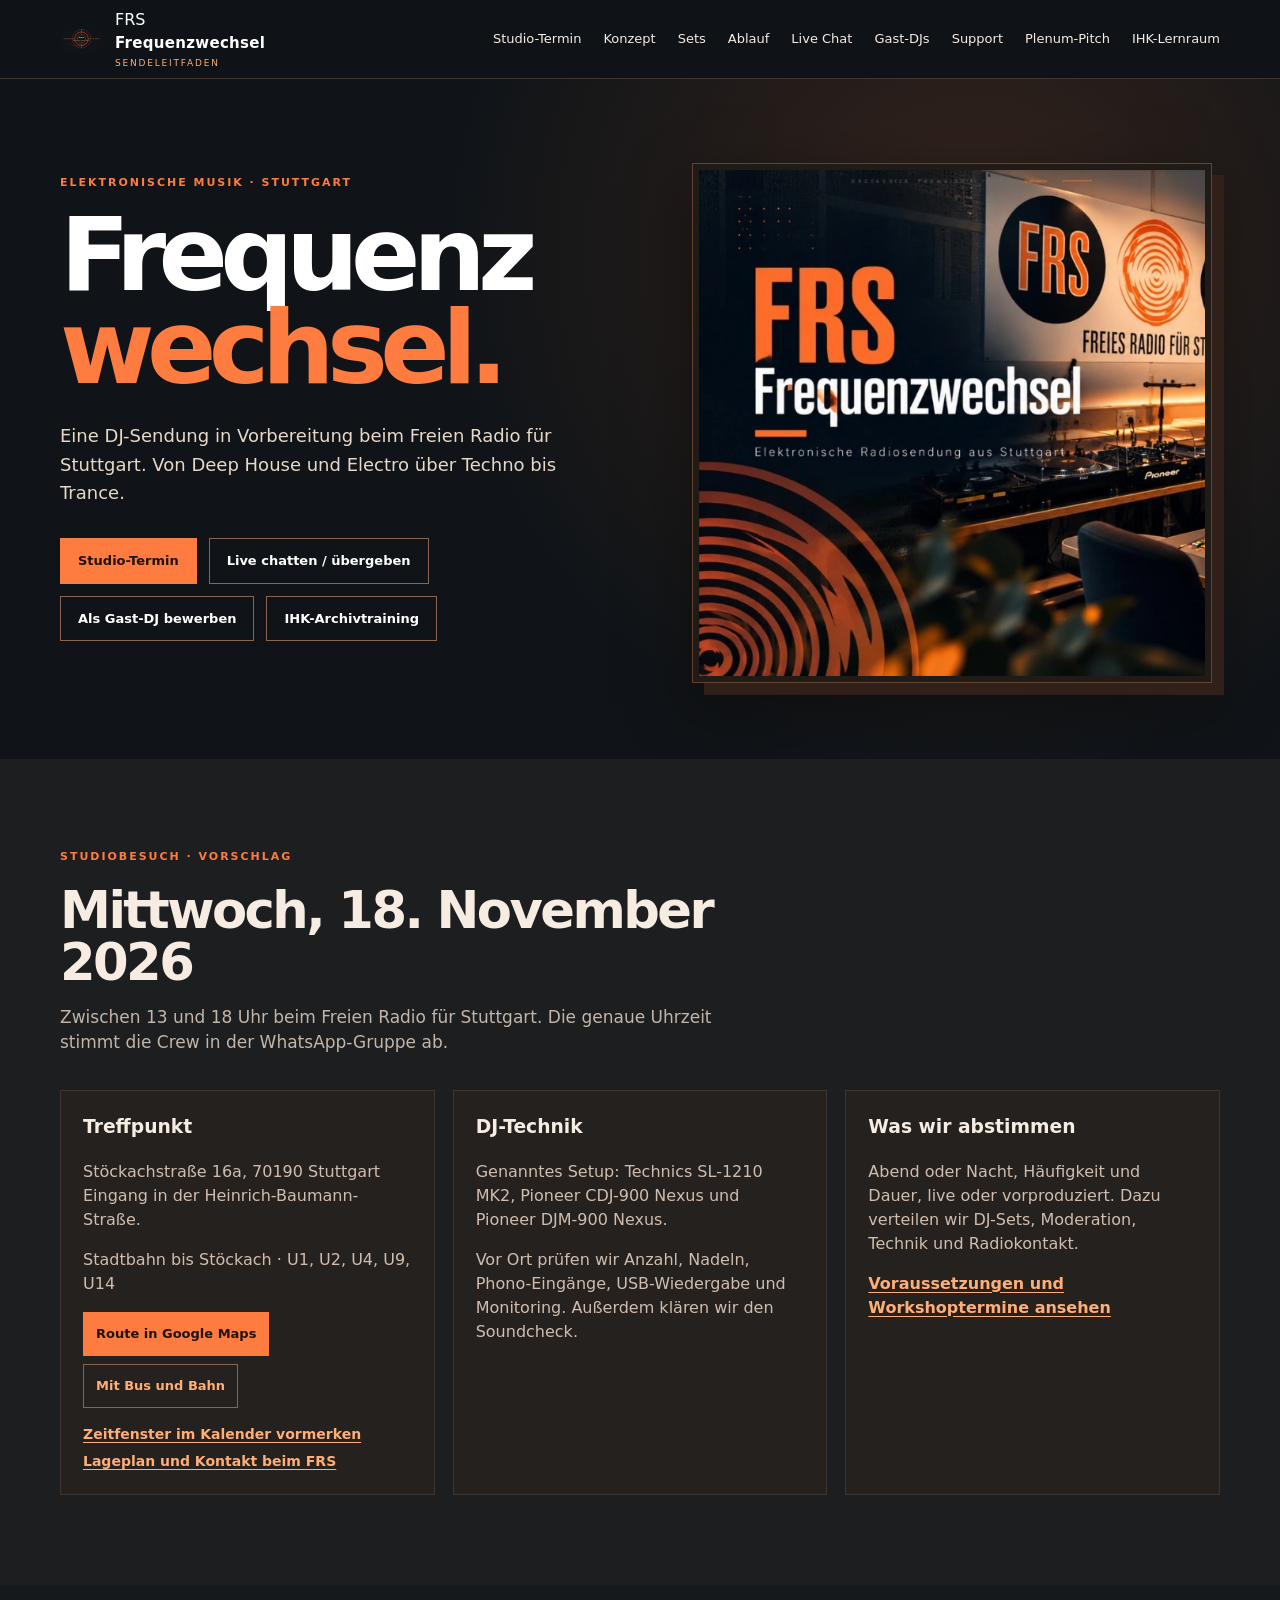
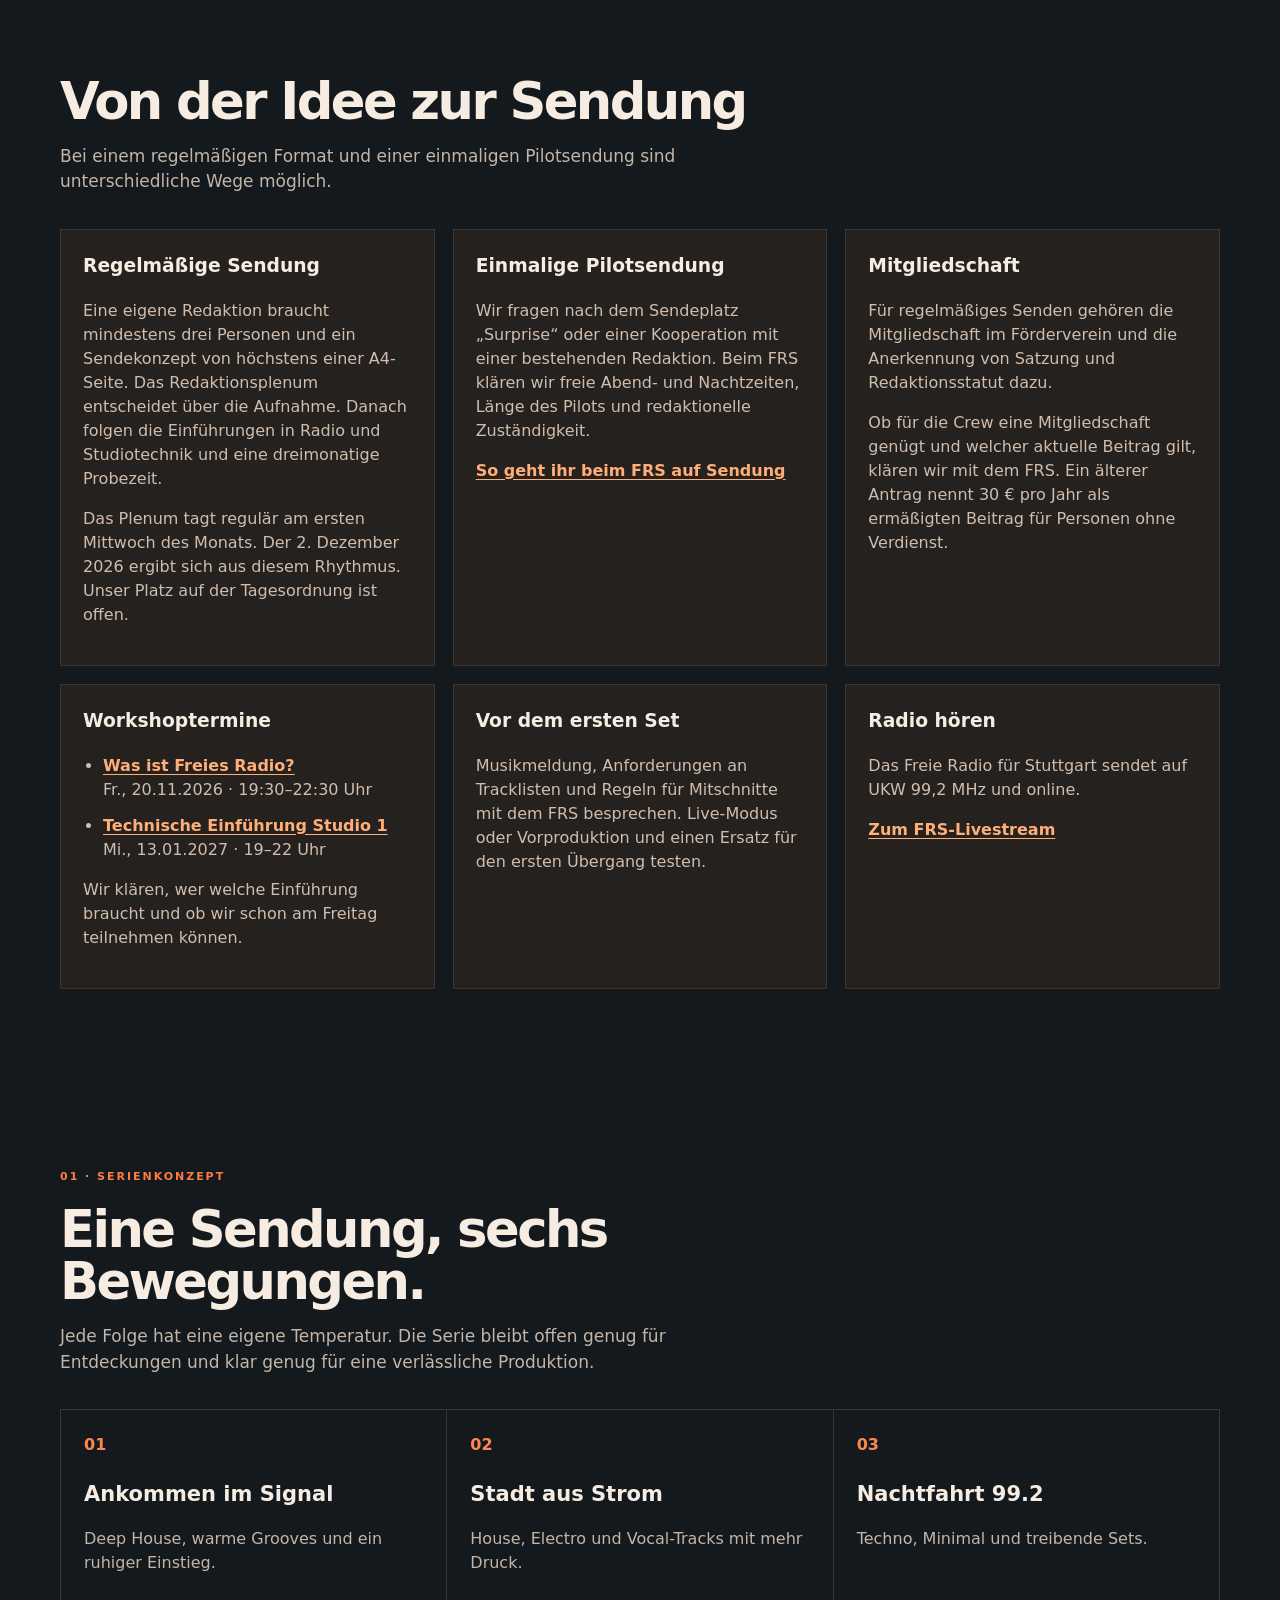
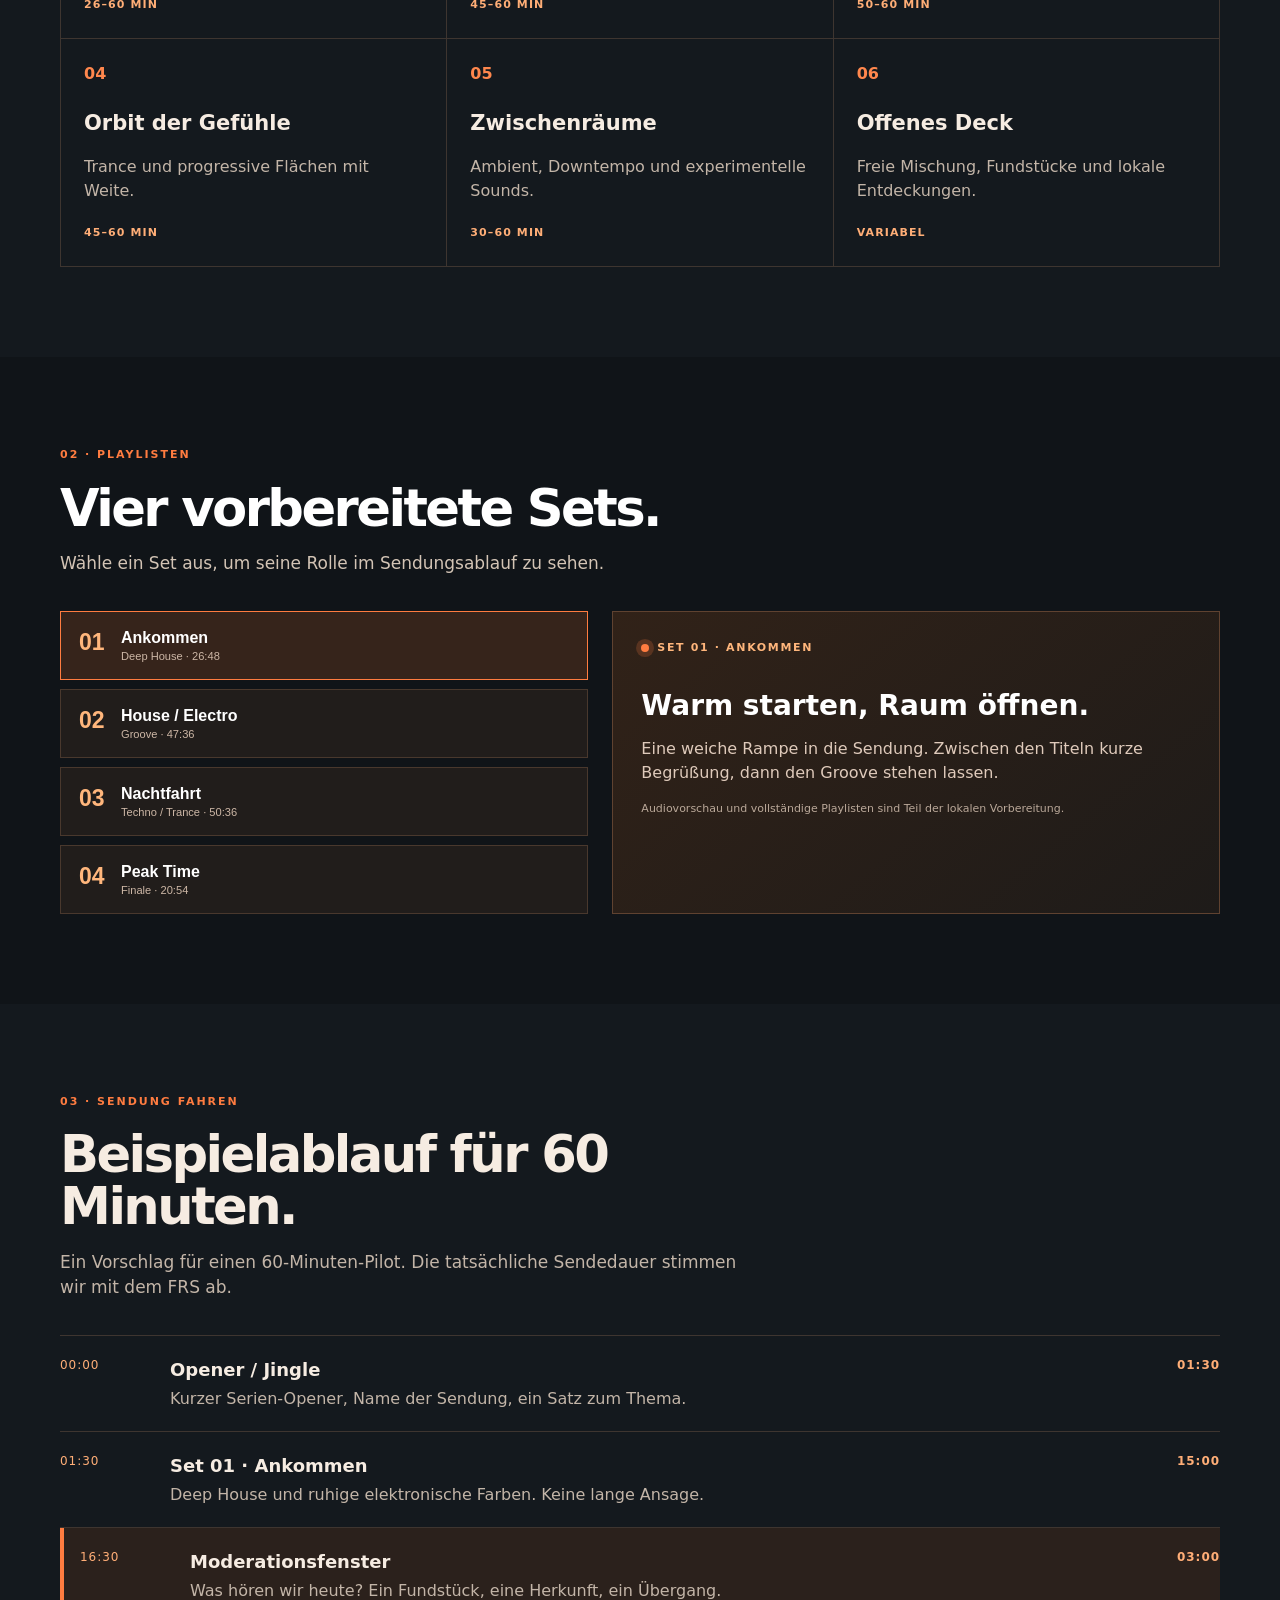
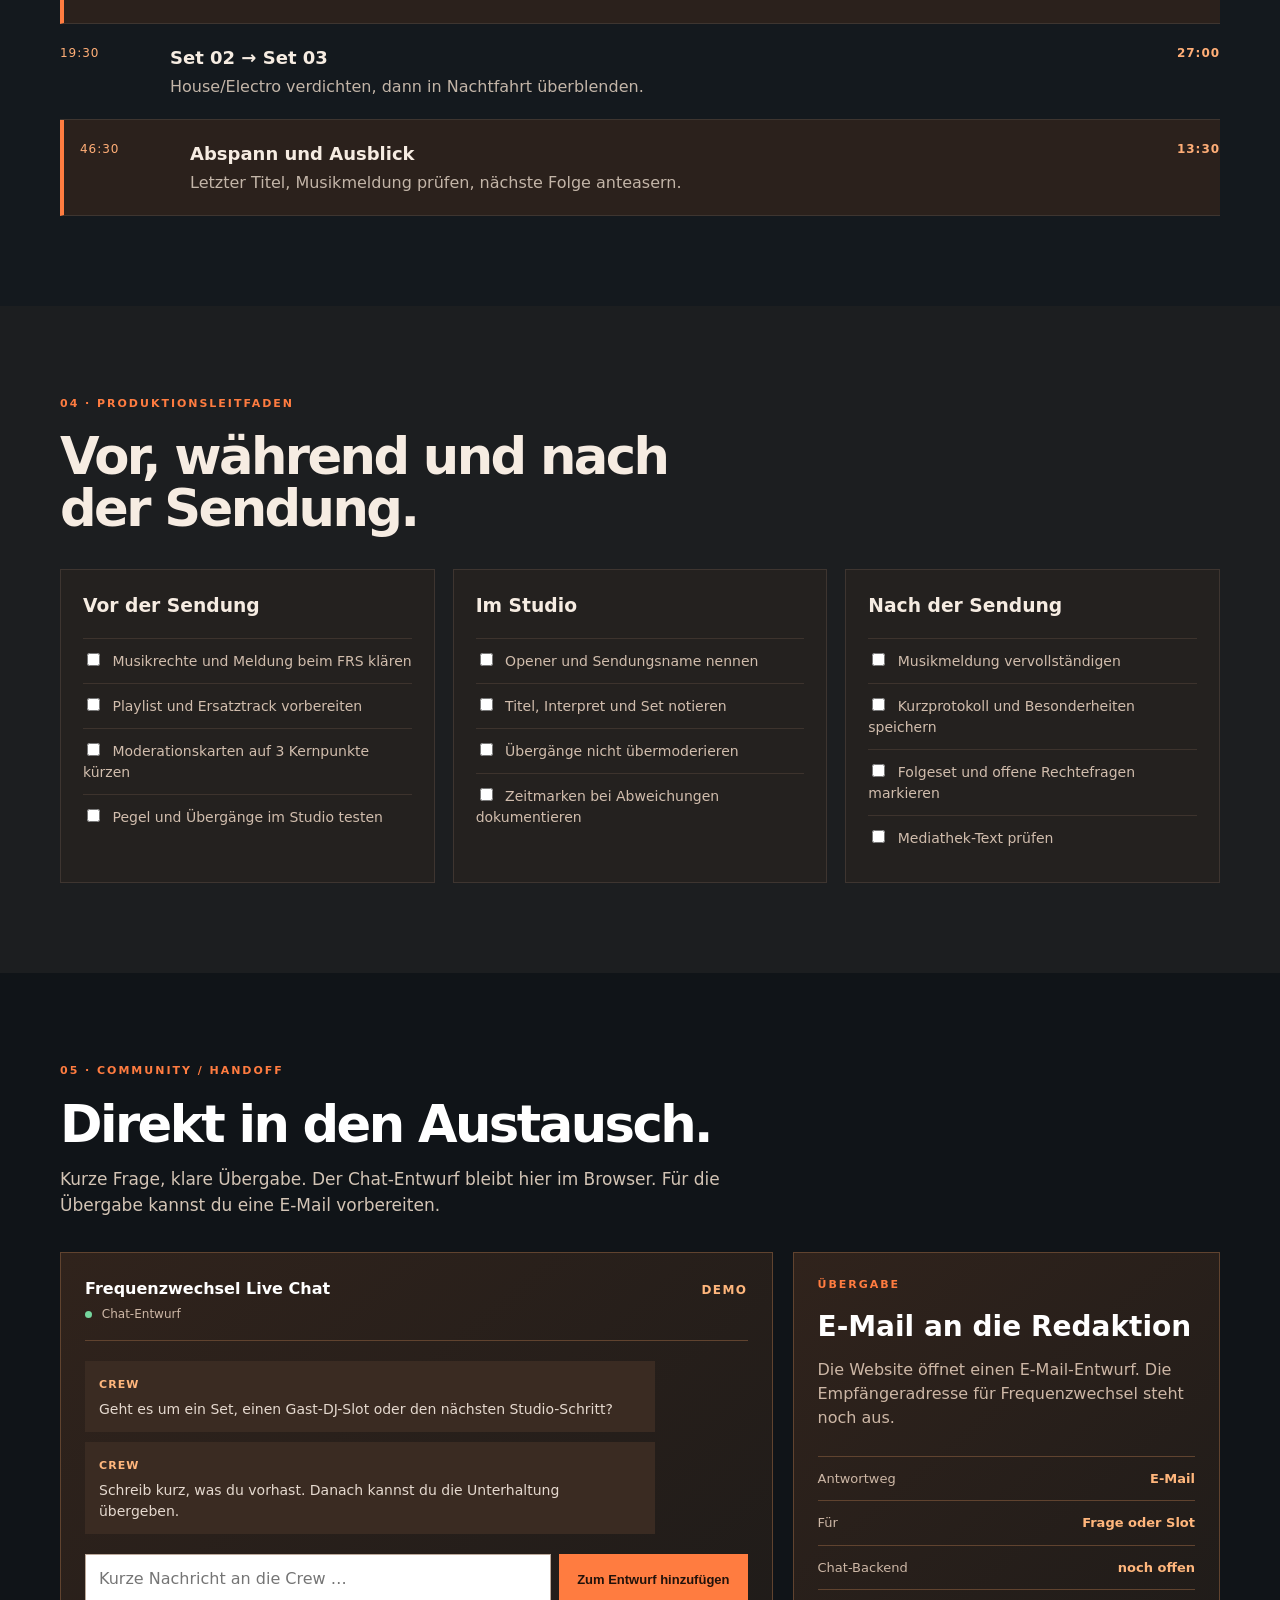
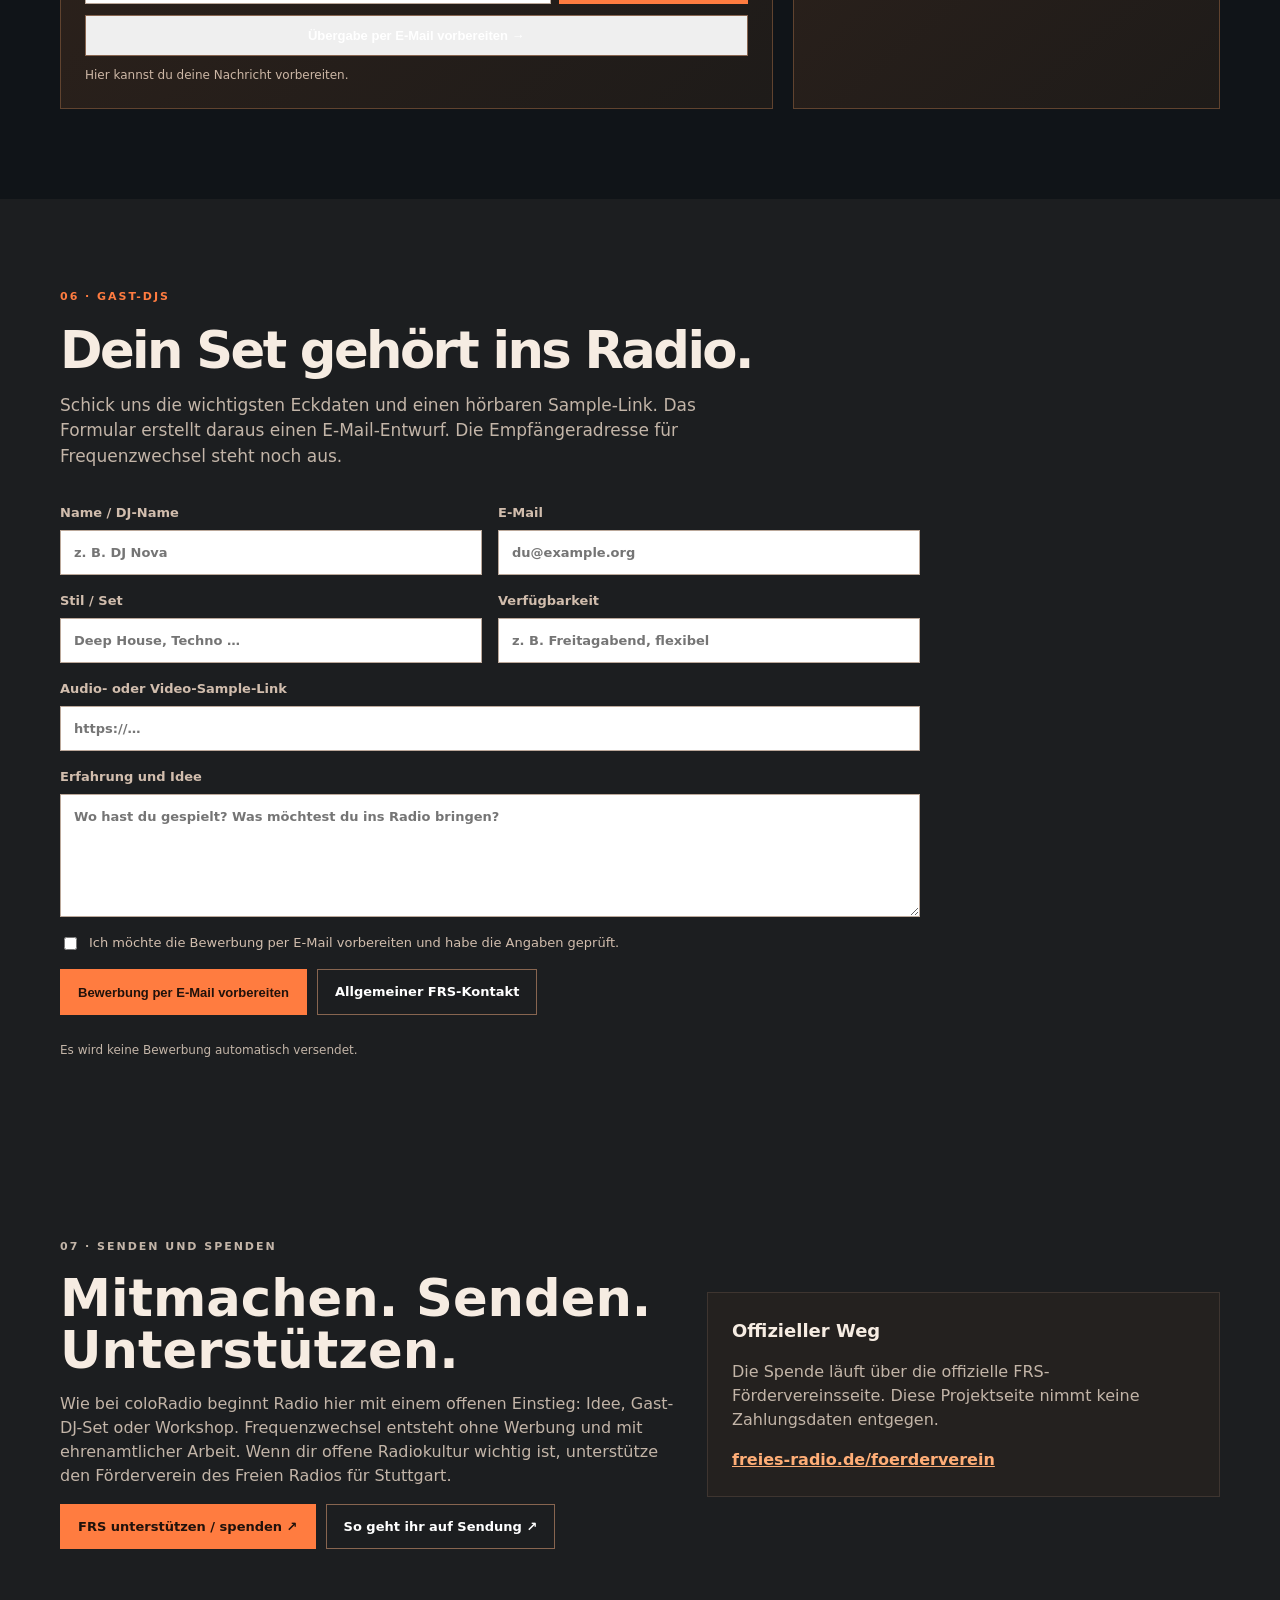
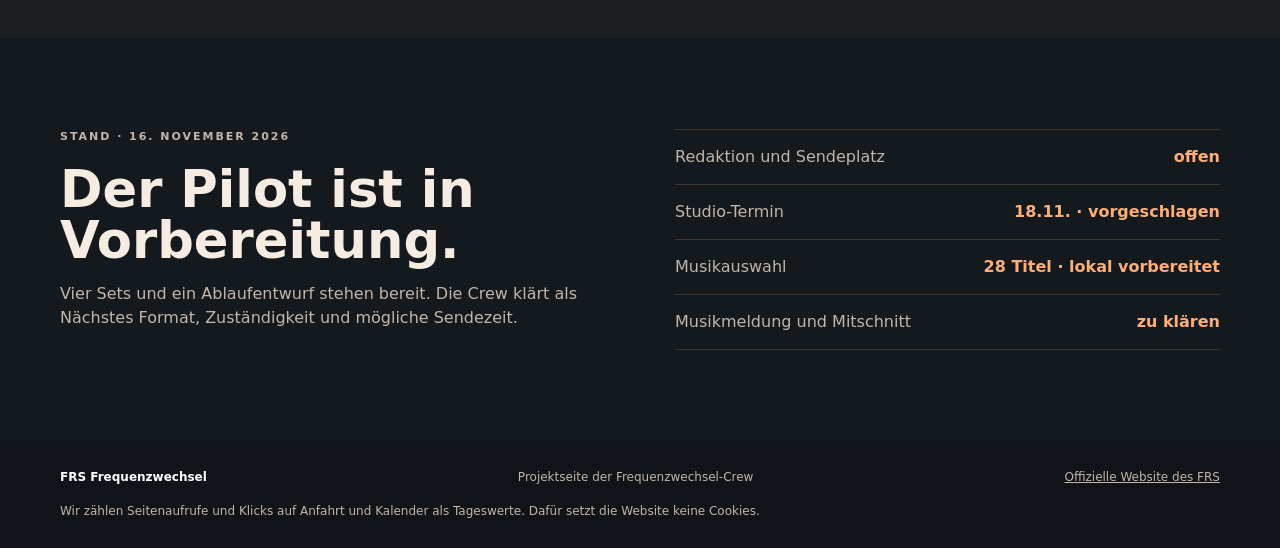
==== commit ab5f34e8: "feat(frs): integrate IHK archive training room into portal navigation" ====
--- a/website/index.html
+++ b/website/index.html
@@ -17,7 +17,7 @@
 </head>
 <body>
 <a class="skip" href="#main">Zum Inhalt springen</a>
-<header class="top"><div class="shell nav"><a class="brand" href="#start"><img src="assets/frequenzwechsel-mark.svg" alt=""/><span>FRS <b>Frequenzwechsel</b><small>SENDELEITFADEN</small></span></a><button class="menu" aria-controls="links" aria-expanded="false">Menü ☰</button><nav id="links"><a href="#treffen">Studio-Termin</a><a href="#serie">Konzept</a><a href="#sets">Sets</a><a href="#ablauf">Ablauf</a><a href="#community">Live Chat</a><a href="#gast-djs">Gast-DJs</a><a href="#support">Support</a><a href="plenum.html">Plenum-Pitch</a></nav></div></header>
+<header class="top"><div class="shell nav"><a class="brand" href="#start"><img src="assets/frequenzwechsel-mark.svg" alt=""/><span>FRS <b>Frequenzwechsel</b><small>SENDELEITFADEN</small></span></a><button class="menu" aria-controls="links" aria-expanded="false">Menü ☰</button><nav id="links"><a href="#treffen">Studio-Termin</a><a href="#serie">Konzept</a><a href="#sets">Sets</a><a href="#ablauf">Ablauf</a><a href="#community">Live Chat</a><a href="#gast-djs">Gast-DJs</a><a href="#support">Support</a><a href="plenum.html">Plenum-Pitch</a><a href="ihk-lernraum.html">IHK-Lernraum</a></nav></div></header>
 <main id="main">
 <section id="start" class="hero">
   <div class="shell hero-grid">
@@ -29,6 +29,7 @@
         <a class="button primary" href="#treffen">Studio-Termin</a>
         <a class="button" href="#community">Live chatten / übergeben</a>
         <a class="button" href="#gast-djs">Als Gast-DJ bewerben</a>
+        <a class="button" href="ihk-lernraum.html" title="IHK-Projekttraining für das FRS-Archivprojekt">IHK-Archivtraining</a>
       </div>
     </div>
     <div class="hero-art">
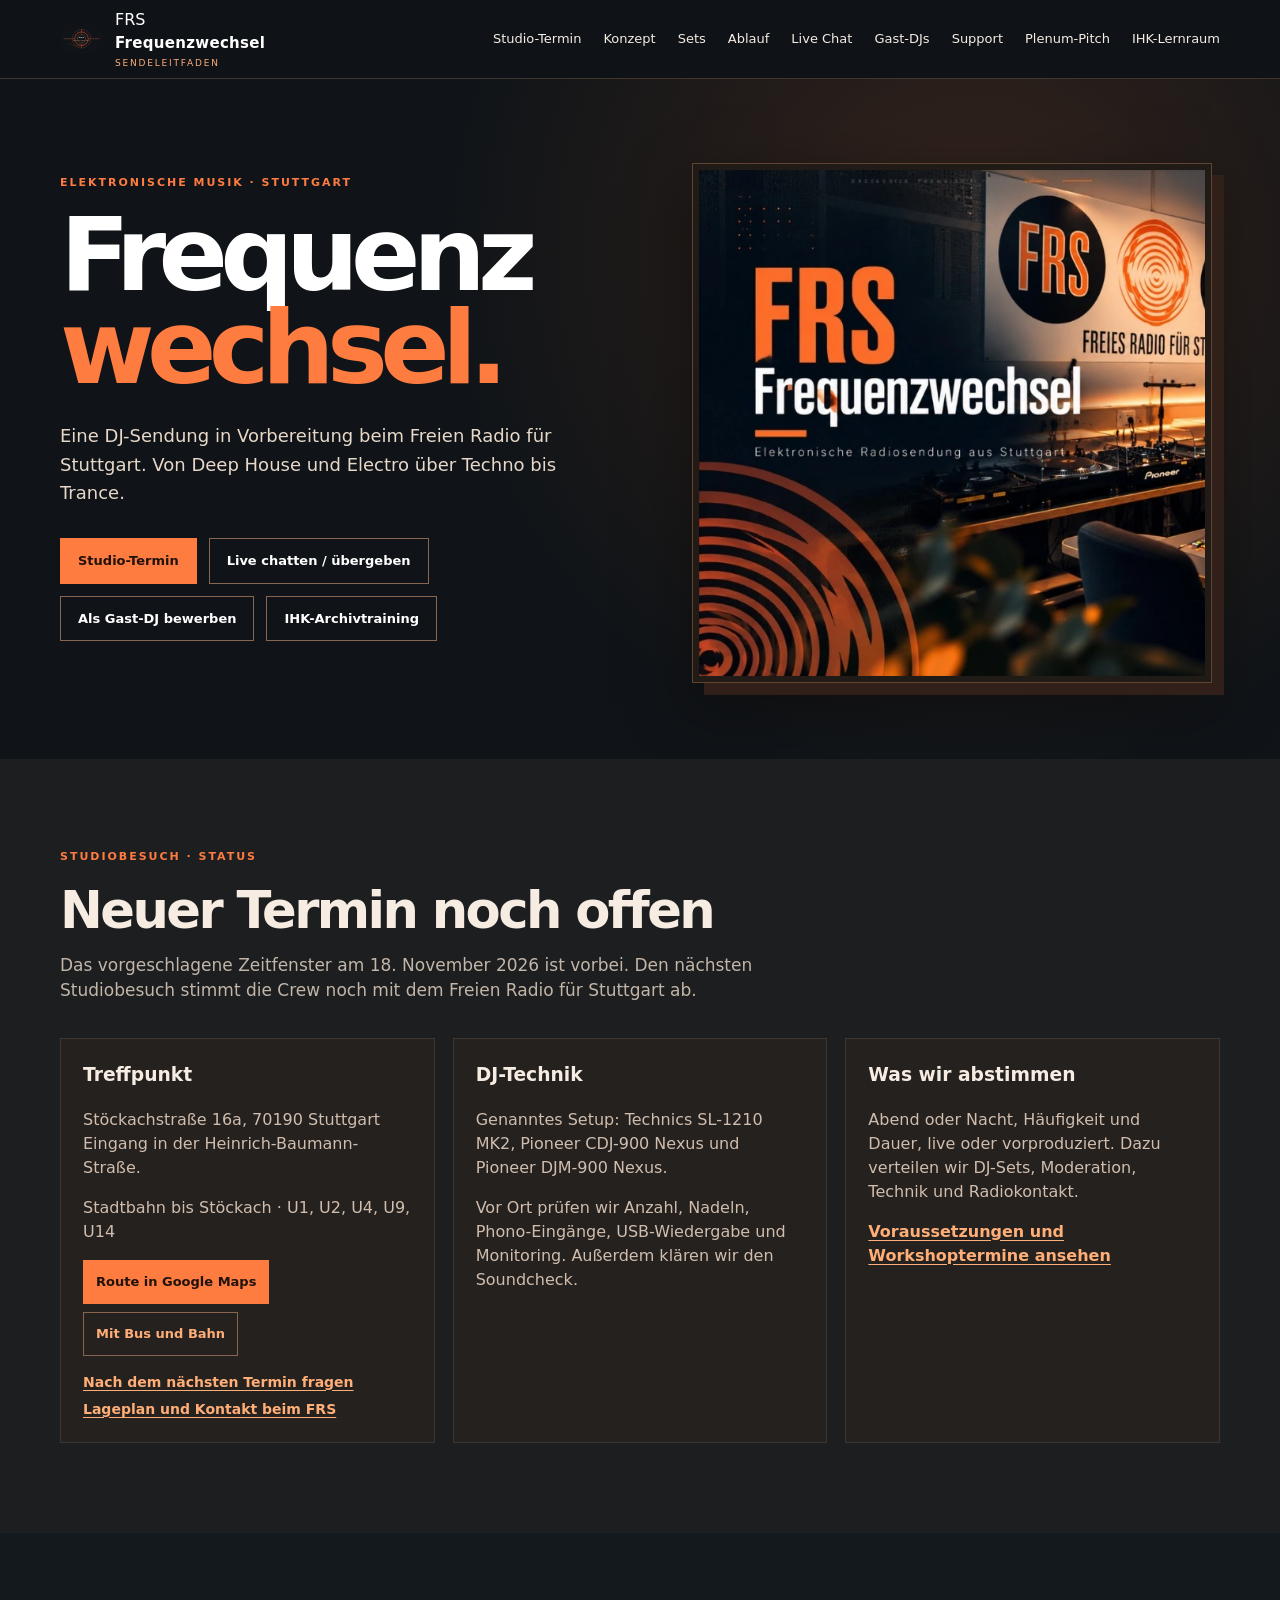
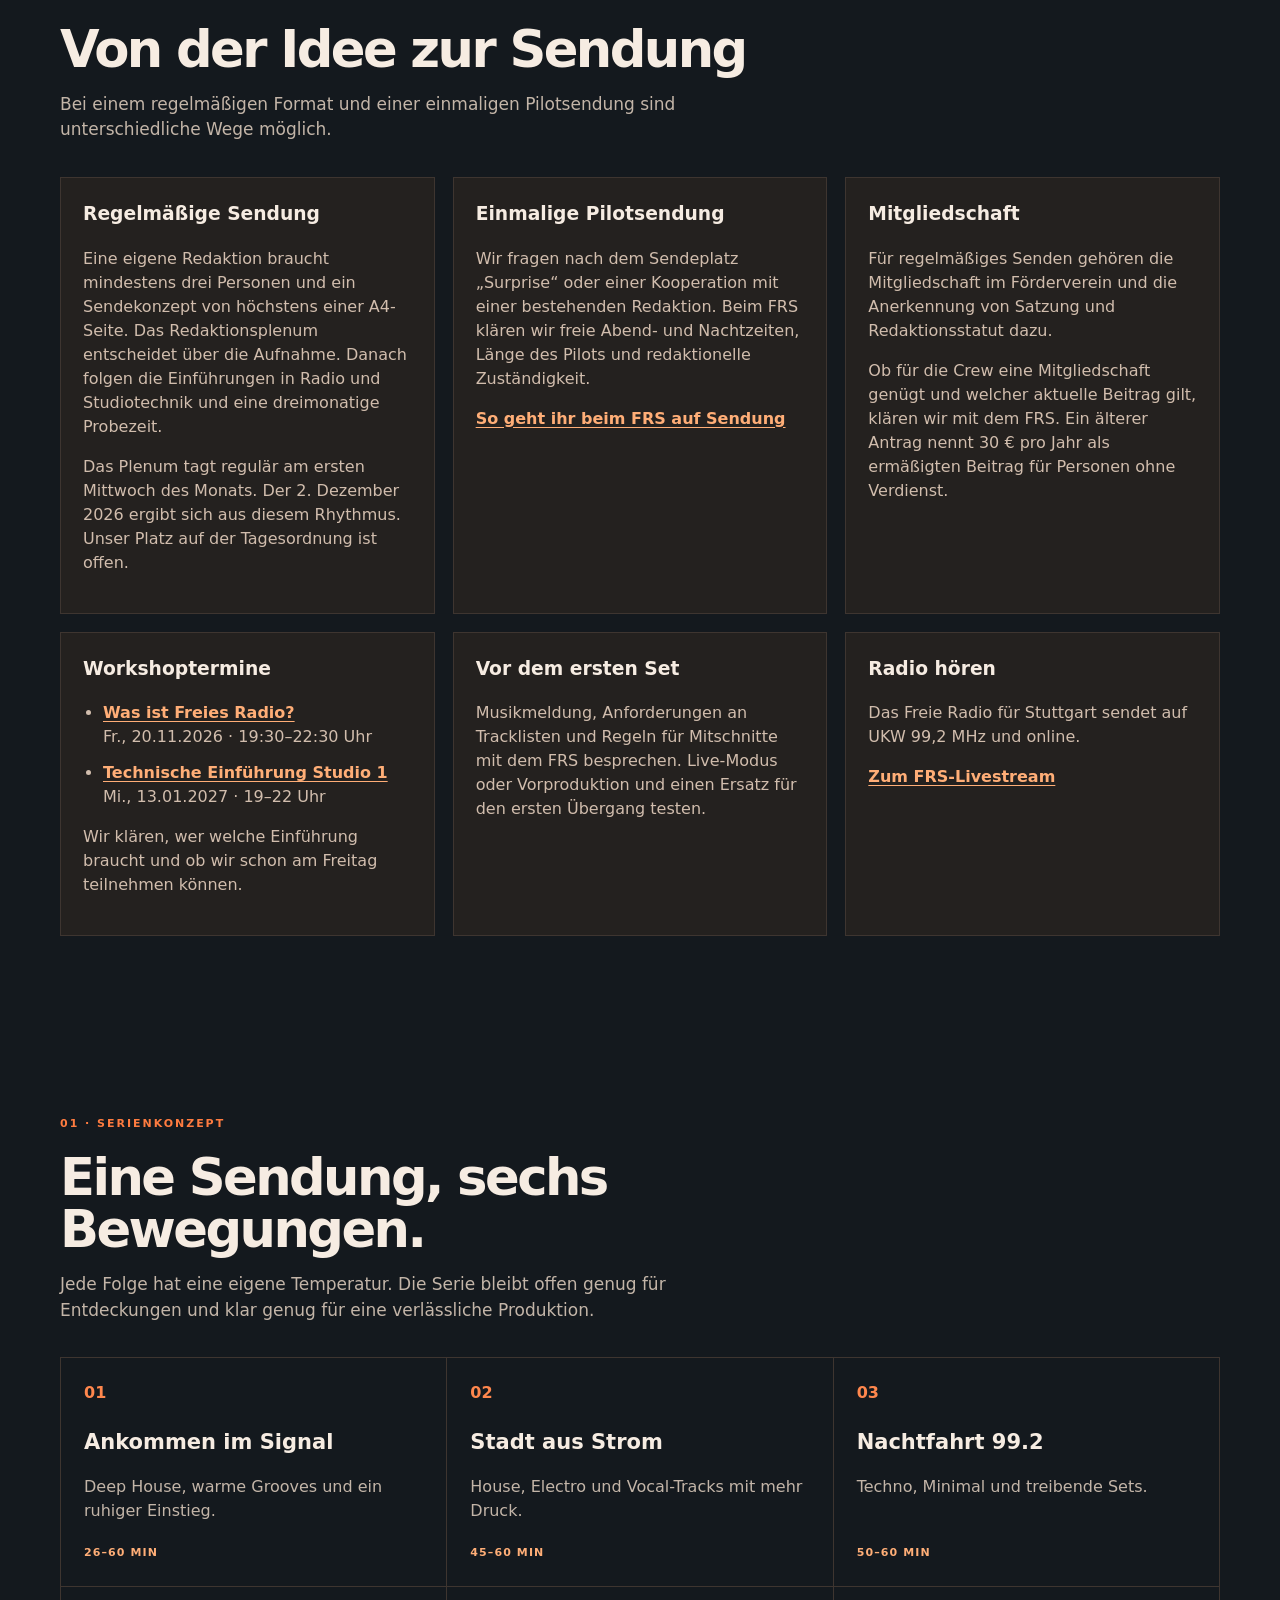
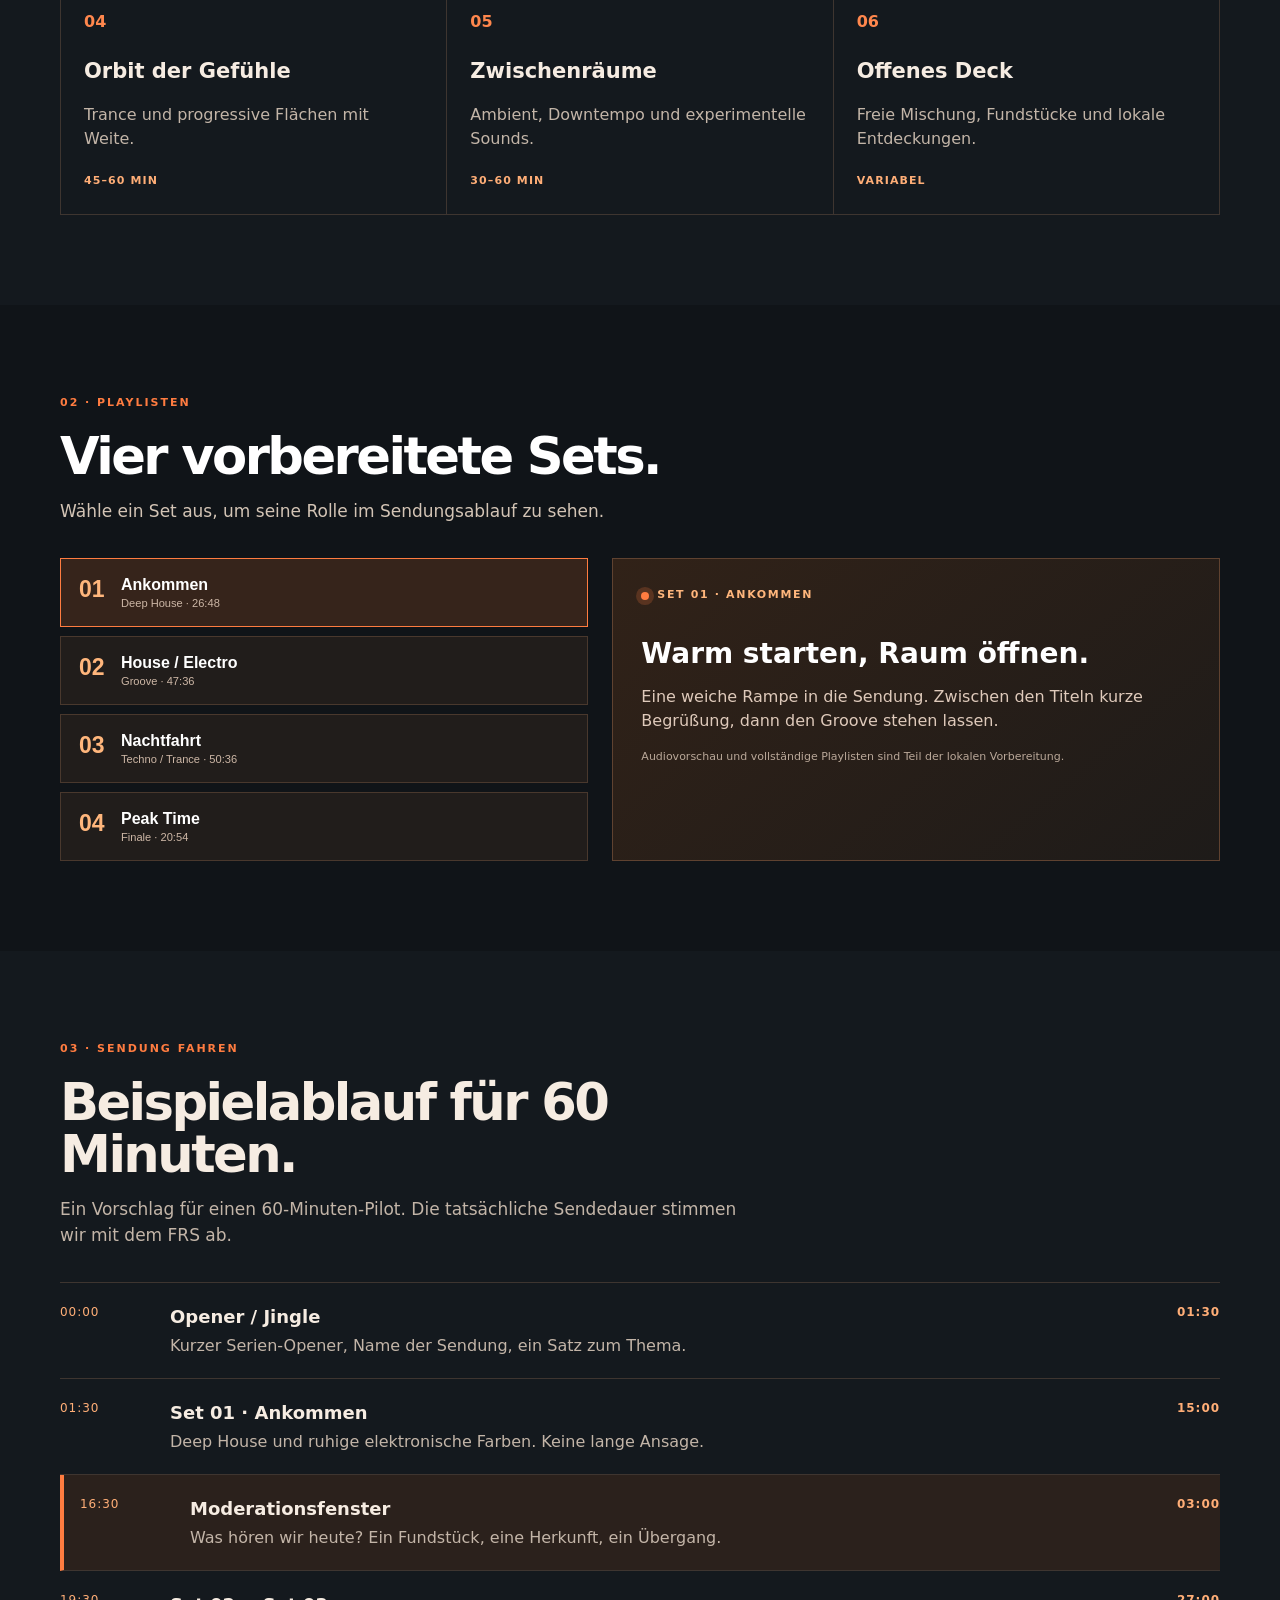
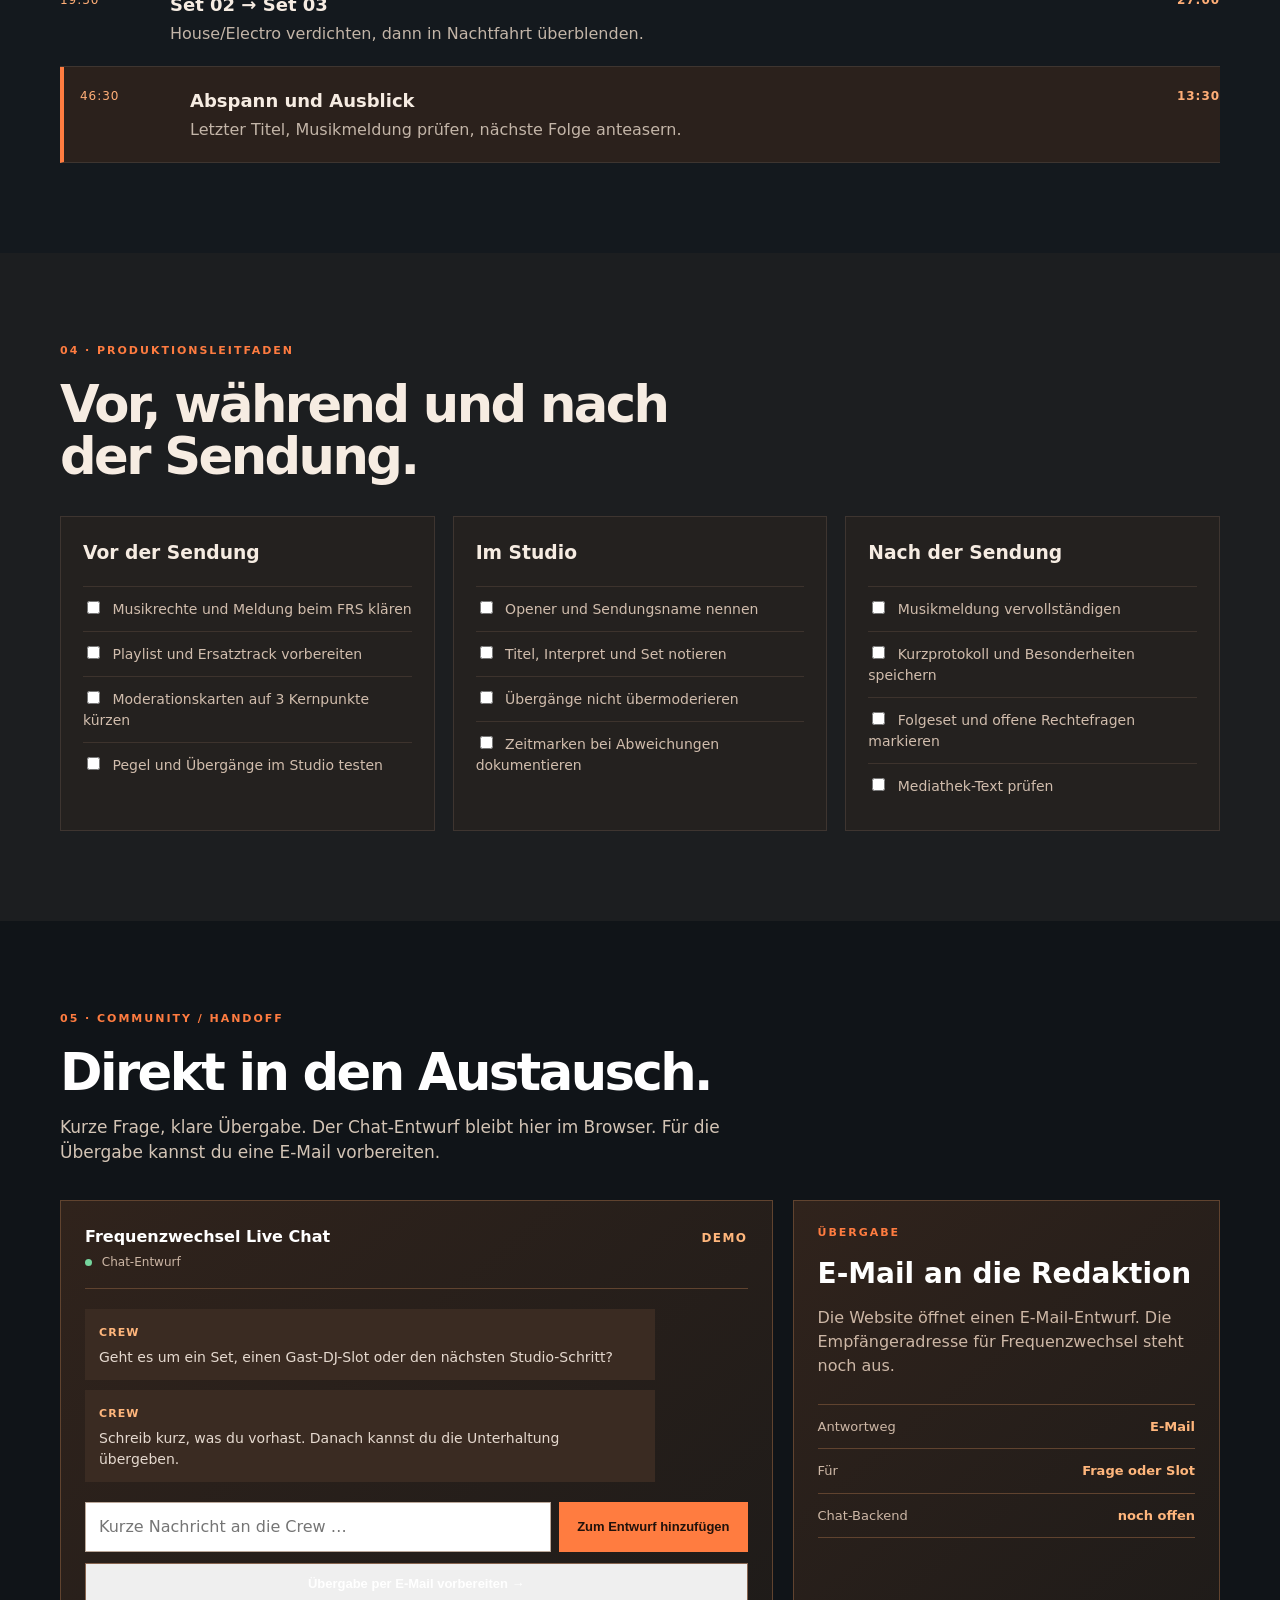
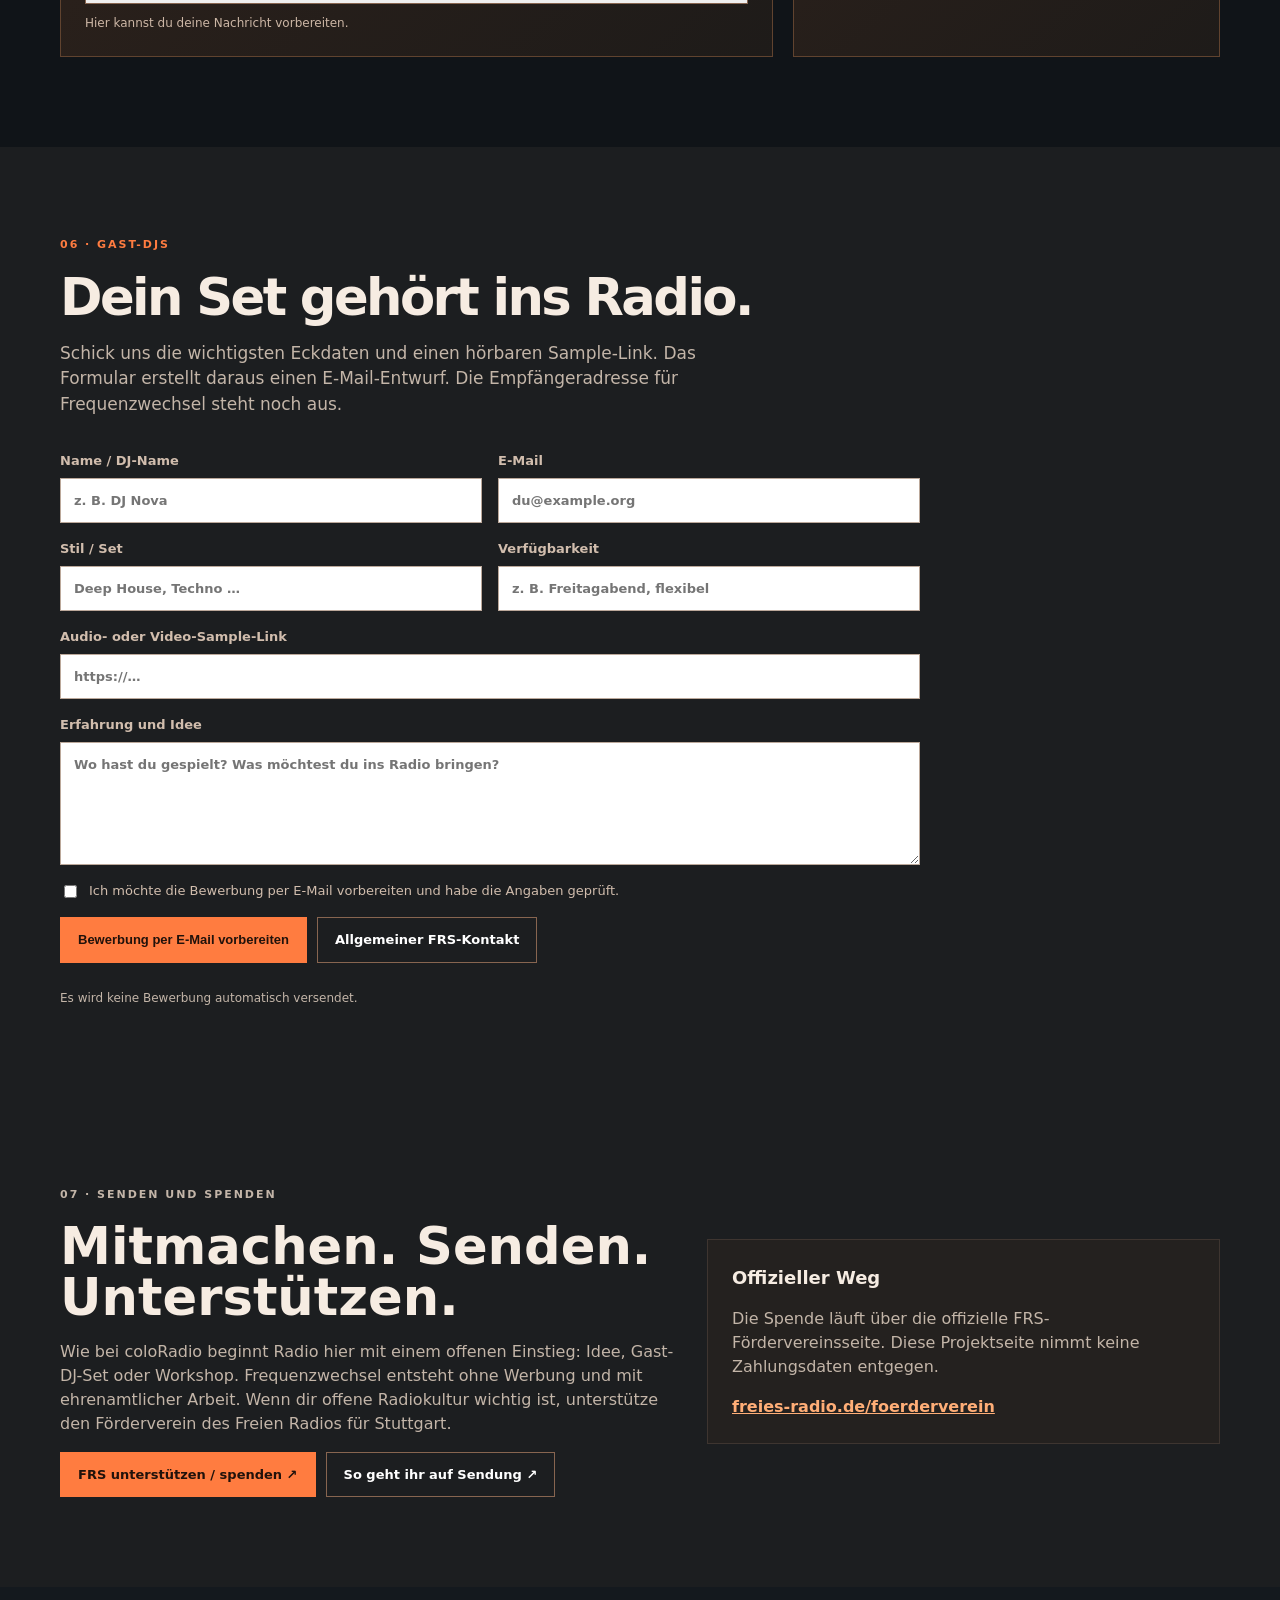
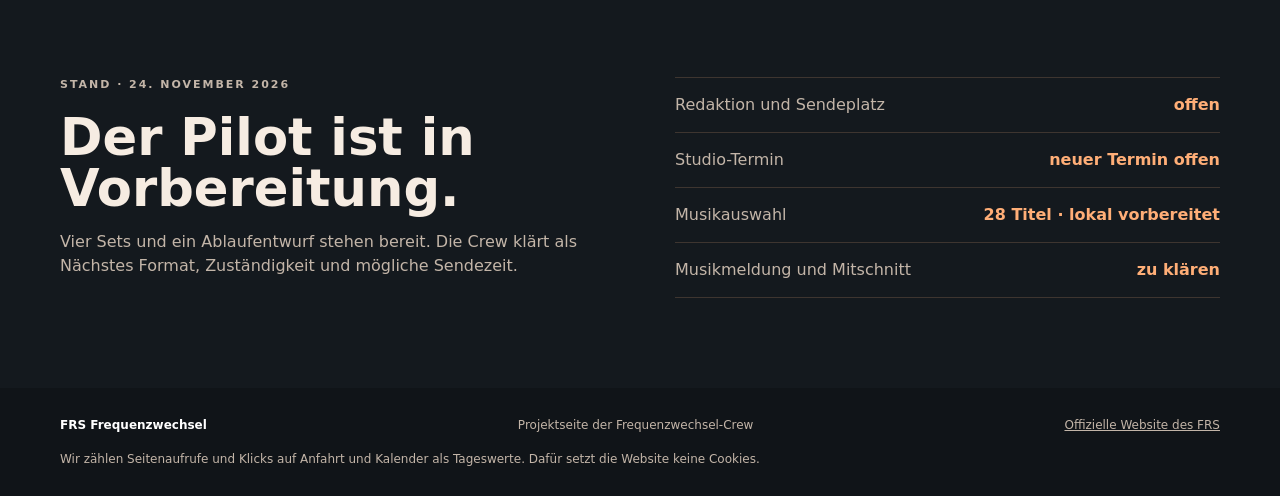
==== commit c4bbad64: "content: refresh Frequenzwechsel website status" ====
--- a/website/index.html
+++ b/website/index.html
@@ -41,9 +41,9 @@
 <section id="treffen" class="section tinted">
   <div class="shell">
     <div class="section-head">
-      <p class="eyebrow">STUDIOBESUCH · VORSCHLAG</p>
-      <h2>Mittwoch, 18. November 2026</h2>
-      <p>Zwischen 13 und 18 Uhr beim Freien Radio für Stuttgart. Die genaue Uhrzeit stimmt die Crew in der WhatsApp-Gruppe ab.</p>
+      <p class="eyebrow">STUDIOBESUCH · STATUS</p>
+      <h2>Neuer Termin noch offen</h2>
+      <p>Das vorgeschlagene Zeitfenster am 18. November 2026 ist vorbei. Den nächsten Studiobesuch stimmt die Crew noch mit dem Freien Radio für Stuttgart ab.</p>
     </div>
     <div class="check-grid planning-grid">
       <article>
@@ -55,7 +55,7 @@
           <a class="button" href="https://www.google.com/maps/dir/?api=1&amp;destination=Freies+Radio+f%C3%BCr+Stuttgart%2C+St%C3%B6ckachstra%C3%9Fe+16a%2C+70190+Stuttgart&amp;travelmode=transit" rel="noreferrer" data-metric="maps_transit">Mit Bus und Bahn</a>
         </div>
         <ul class="visit-links">
-          <li><a href="studiobesuch.ics" download data-metric="calendar">Zeitfenster im Kalender vormerken</a></li>
+          <li><a href="https://www.freies-radio.de/kontakt">Nach dem nächsten Termin fragen</a></li>
           <li><a href="https://www.freies-radio.de/kontakt">Lageplan und Kontakt beim FRS</a></li>
         </ul>
       </article>
@@ -127,16 +127,16 @@
 <section id="support" class="section support-section"><div class="shell support-grid"><div><p class="eyebrow">07 · SENDEN UND SPENDEN</p><h2>Mitmachen. Senden. Unterstützen.</h2><p>Wie bei coloRadio beginnt Radio hier mit einem offenen Einstieg: Idee, Gast-DJ-Set oder Workshop. Frequenzwechsel entsteht ohne Werbung und mit ehrenamtlicher Arbeit. Wenn dir offene Radiokultur wichtig ist, unterstütze den Förderverein des Freien Radios für Stuttgart.</p><div class="form-actions"><a class="button primary" href="https://www.freies-radio.de/foerderverein" target="_blank" rel="noopener">FRS unterstützen / spenden ↗</a><a class="button" href="https://www.freies-radio.de/auf-sendung-gehen" target="_blank" rel="noopener">So geht ihr auf Sendung ↗</a></div></div><div class="support-note"><strong>Offizieller Weg</strong><p>Die Spende läuft über die offizielle FRS-Fördervereinsseite. Diese Projektseite nimmt keine Zahlungsdaten entgegen.</p><a href="https://www.freies-radio.de/foerderverein" target="_blank" rel="noopener">freies-radio.de/foerderverein</a></div></div></section>
 <section id="status" class="section">
   <div class="shell status">
-    <div><p class="eyebrow">STAND · 16. NOVEMBER 2026</p><h2>Der Pilot ist in Vorbereitung.</h2><p>Vier Sets und ein Ablaufentwurf stehen bereit. Die Crew klärt als Nächstes Format, Zuständigkeit und mögliche Sendezeit.</p></div>
+    <div><p class="eyebrow">STAND · 24. NOVEMBER 2026</p><h2>Der Pilot ist in Vorbereitung.</h2><p>Vier Sets und ein Ablaufentwurf stehen bereit. Die Crew klärt als Nächstes Format, Zuständigkeit und mögliche Sendezeit.</p></div>
     <dl>
       <div><dt>Redaktion und Sendeplatz</dt><dd>offen</dd></div>
-      <div><dt>Studio-Termin</dt><dd>18.11. · vorgeschlagen</dd></div>
+      <div><dt>Studio-Termin</dt><dd>neuer Termin offen</dd></div>
       <div><dt>Musikauswahl</dt><dd>28 Titel · lokal vorbereitet</dd></div>
       <div><dt>Musikmeldung und Mitschnitt</dt><dd>zu klären</dd></div>
     </dl>
   </div>
 </section>
 </main><footer><div class="shell"><strong>FRS Frequenzwechsel</strong><span>Projektseite der Frequenzwechsel-Crew</span><span><a href="https://www.freies-radio.de/">Offizielle Website des FRS</a></span></div><div class="shell reach-note"><p>Wir zählen Seitenaufrufe und Klicks auf Anfahrt und Kalender als Tageswerte. Dafür setzt die Website keine Cookies.</p></div></footer>
-<script src="app.js?v=20261117-mail-draft"></script>
+<script src="app.js?v=20261124-status"></script>
 <script src="metrics.js" data-view="view_home" defer></script>
 </body></html>
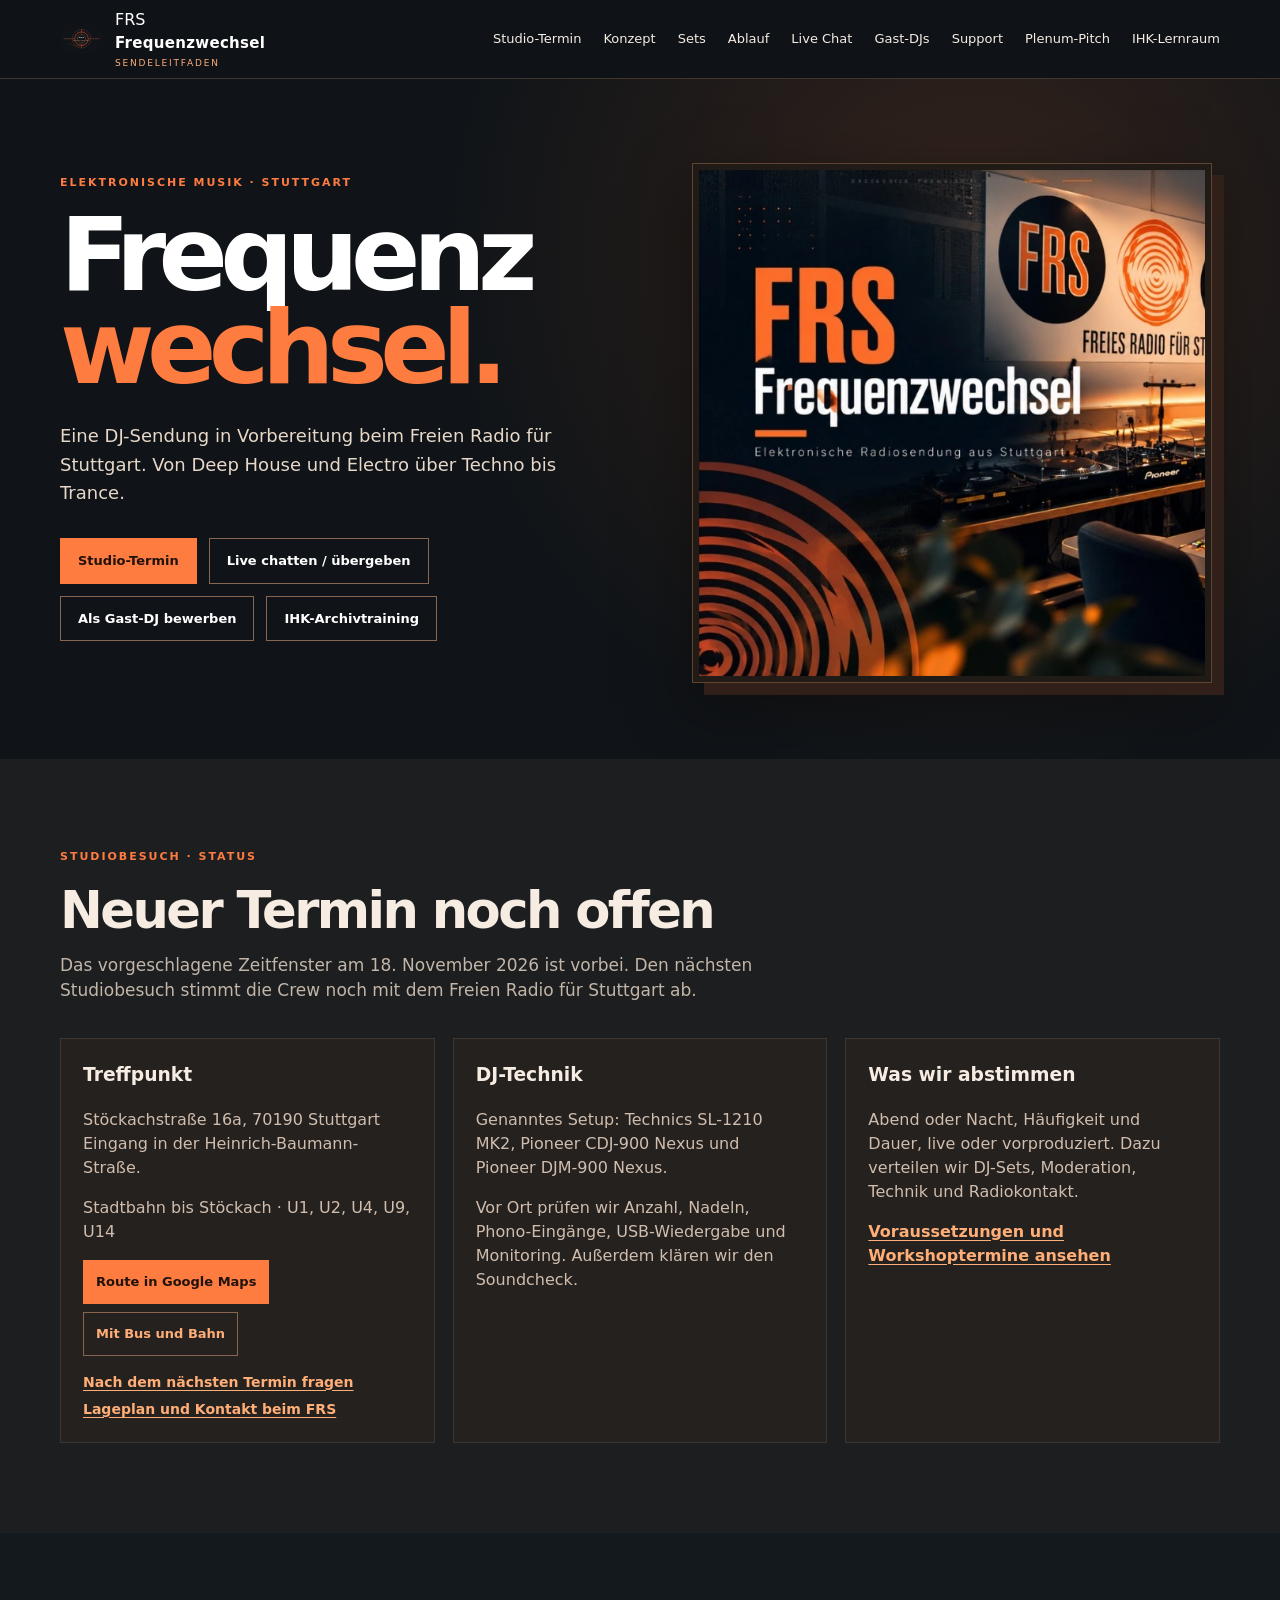
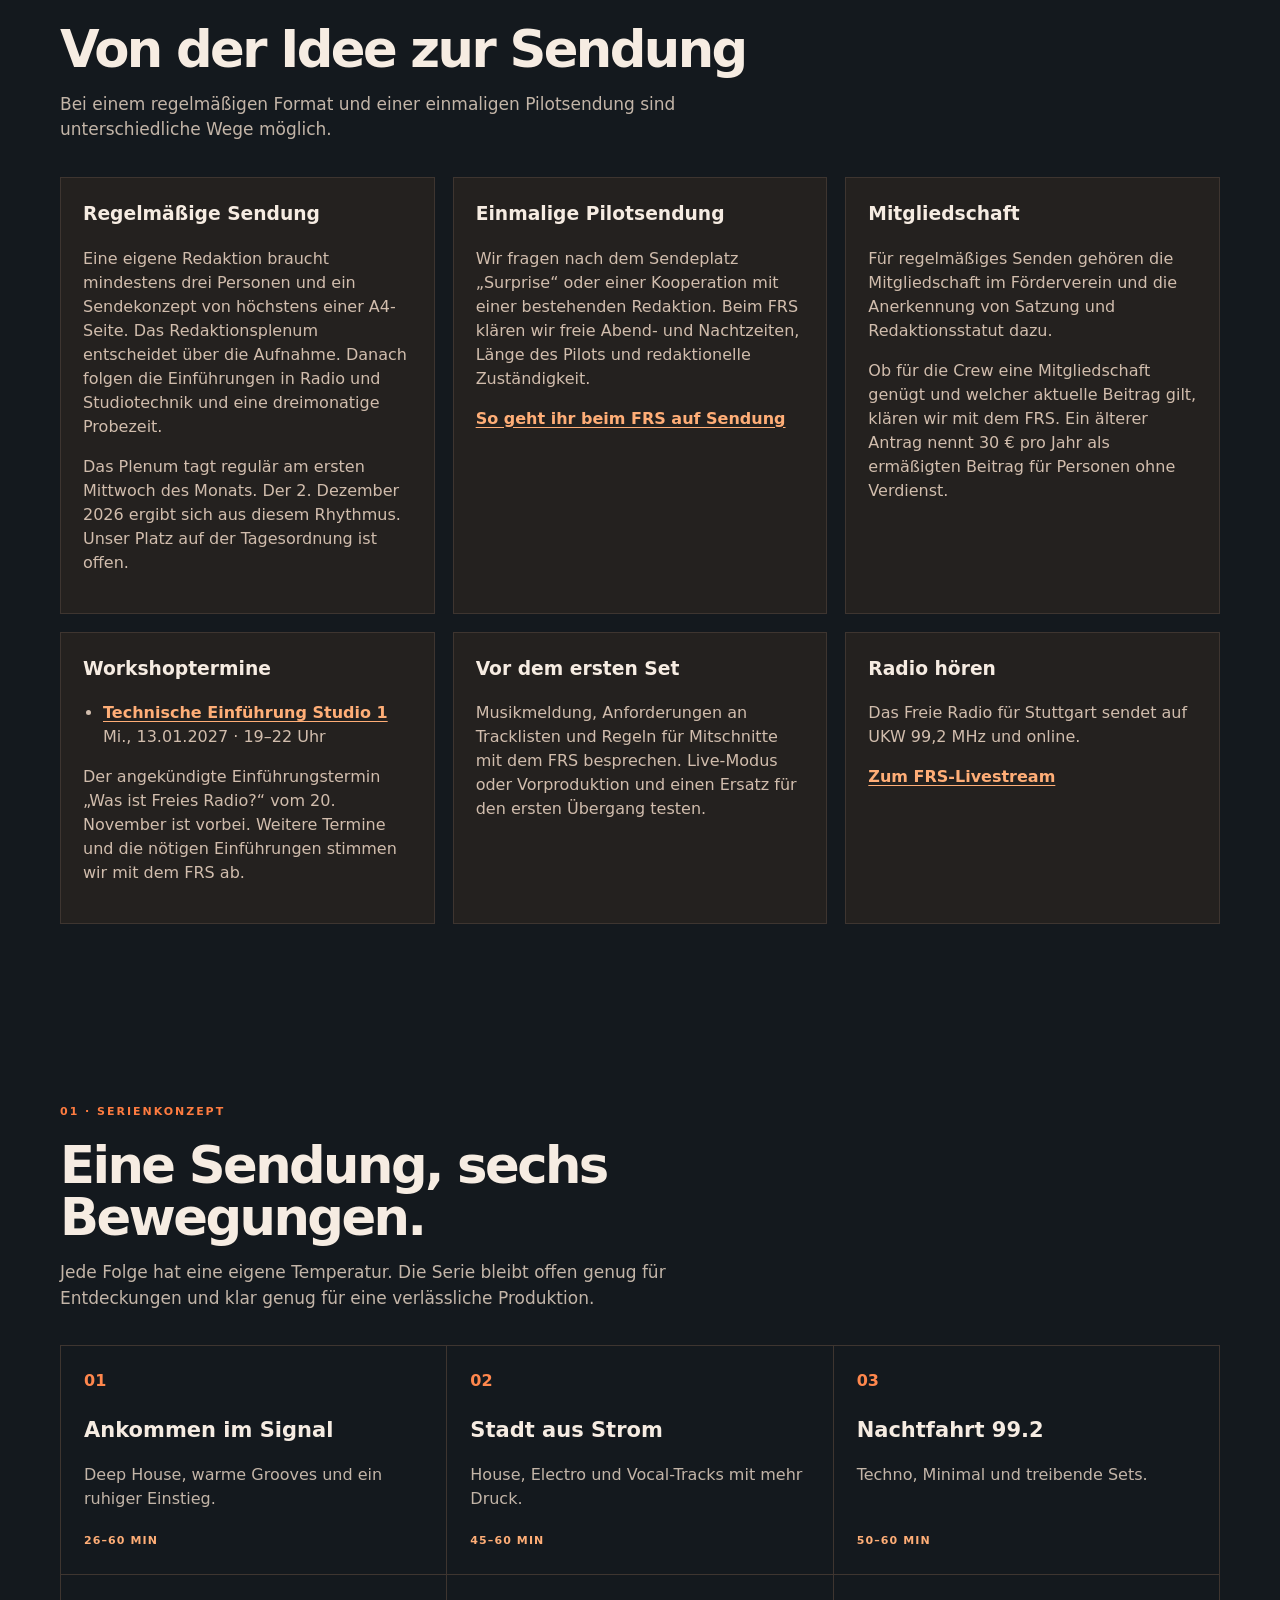
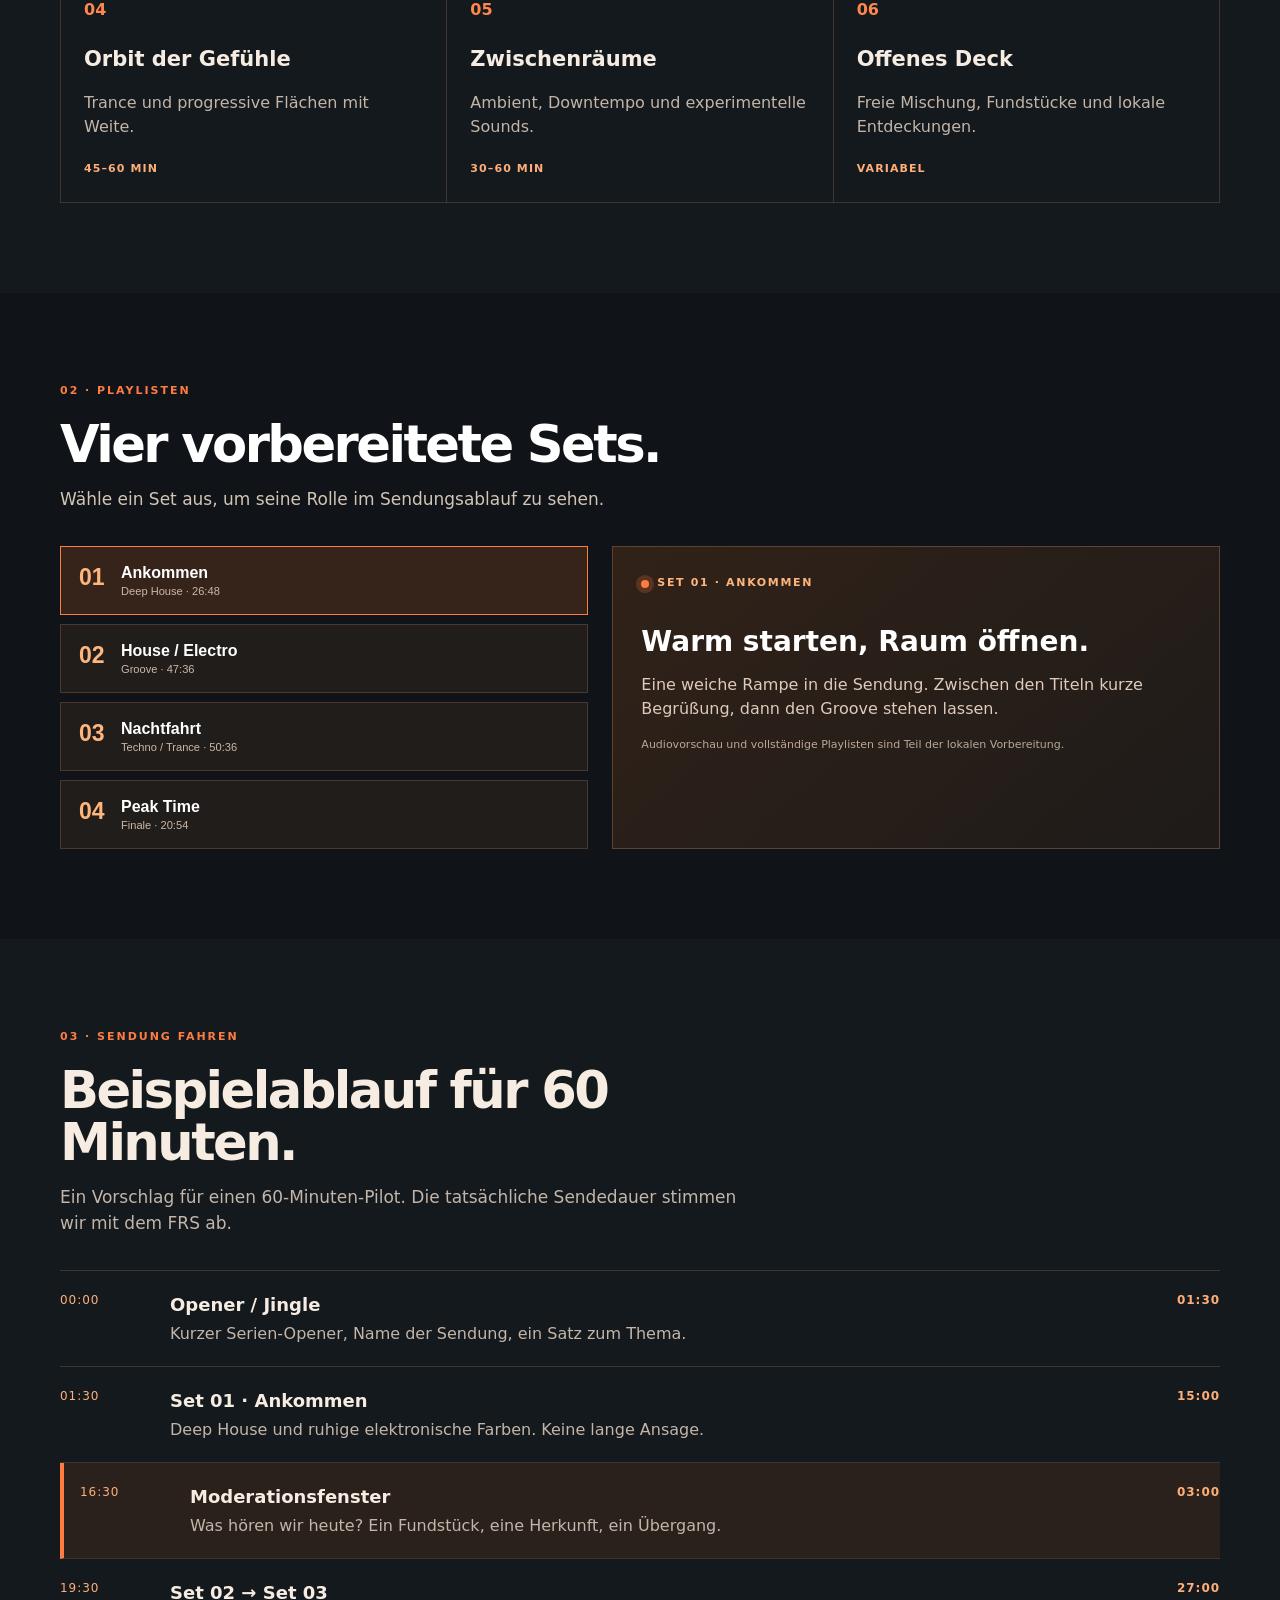
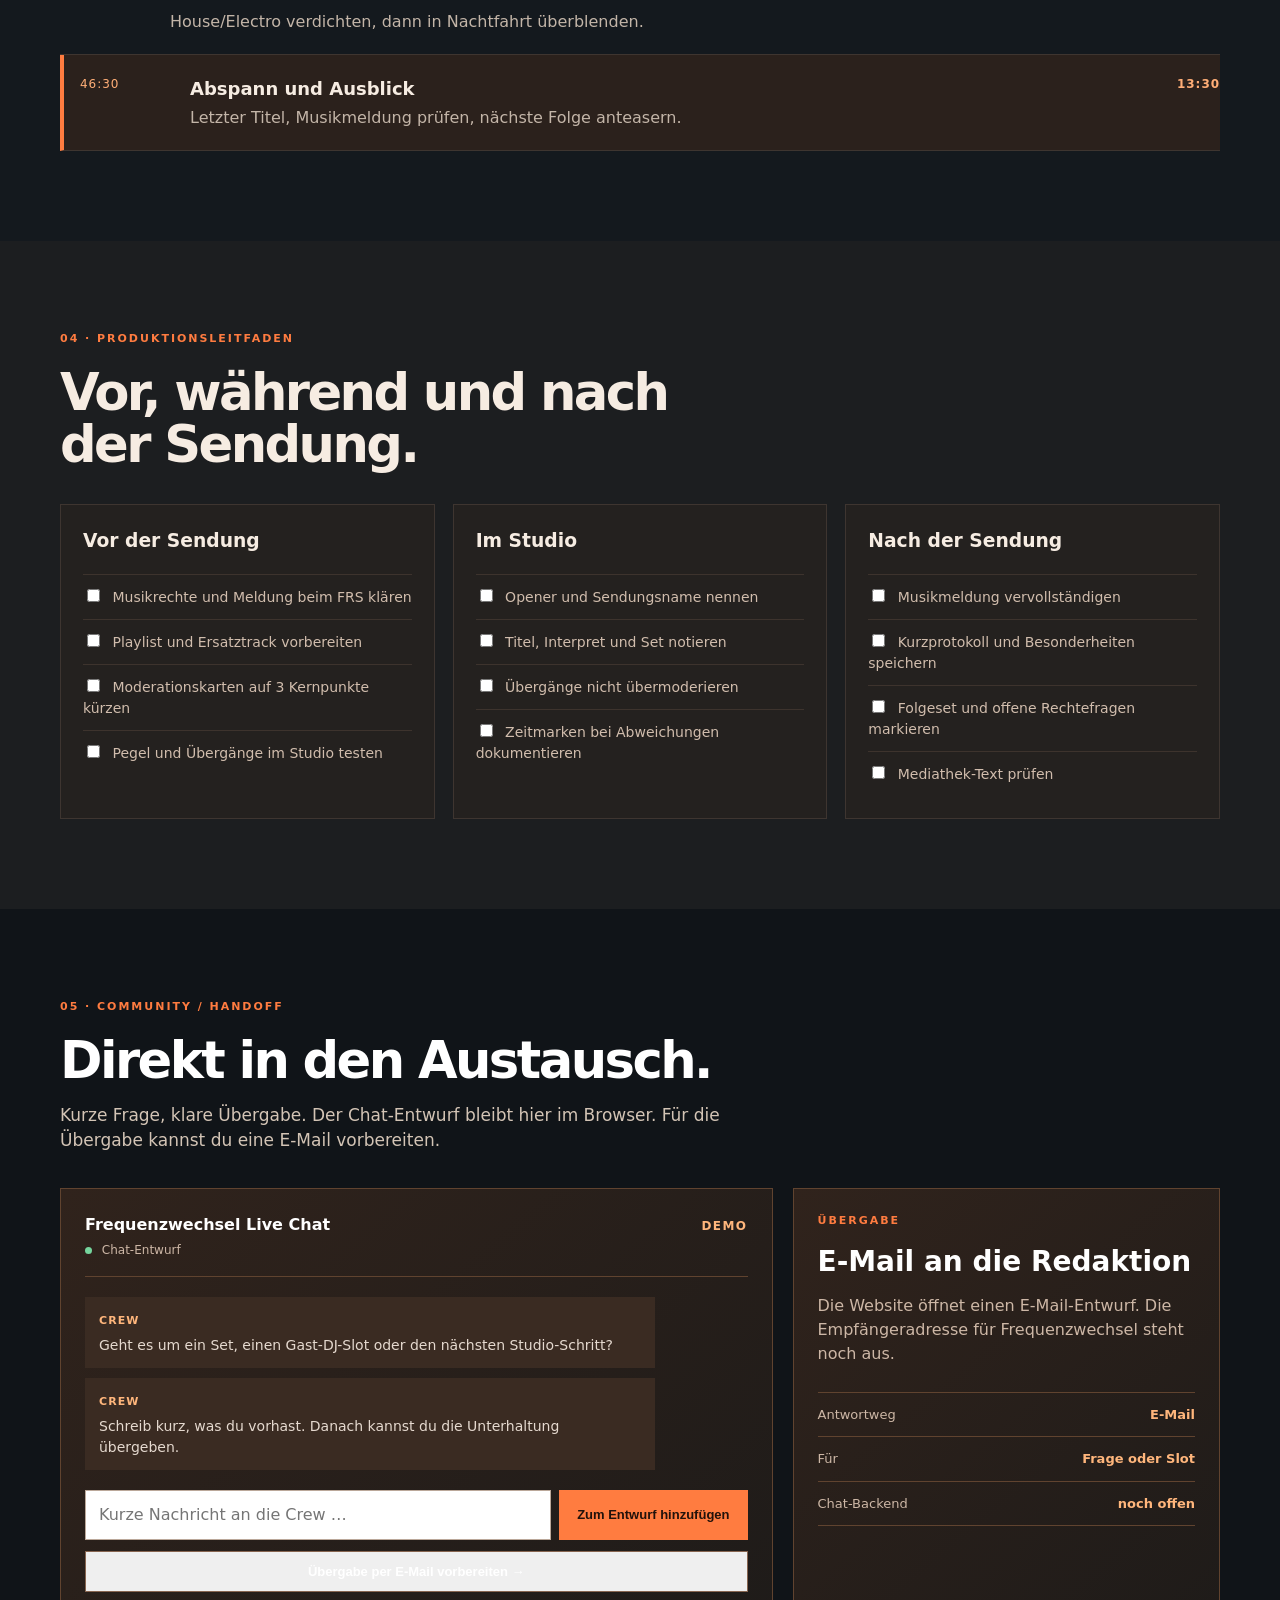
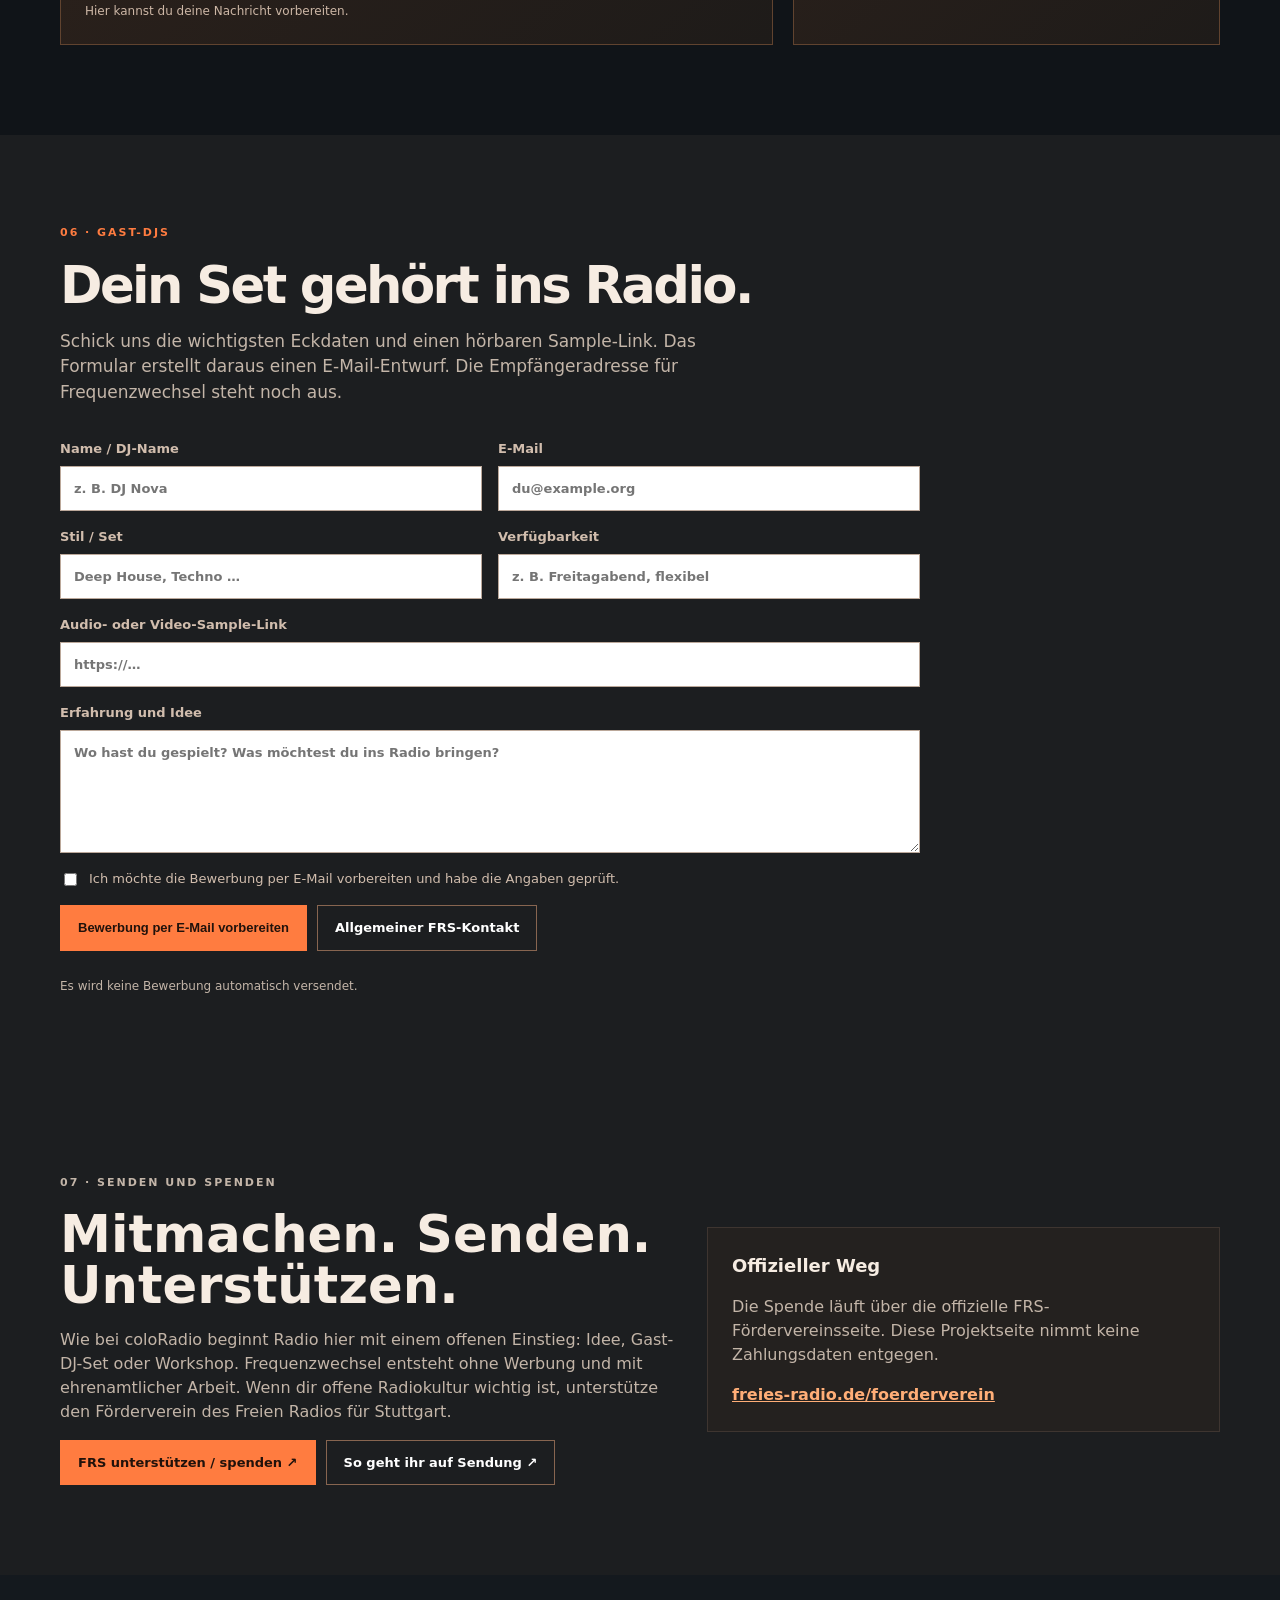
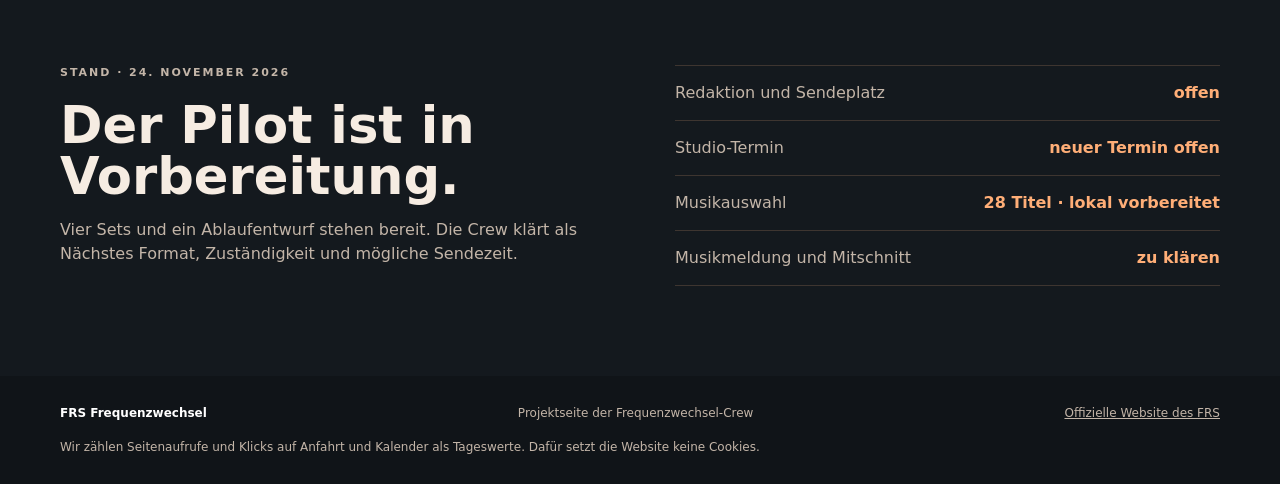
==== commit 184e2d07: "docs: refresh Frequenzwechsel workshop status" ====
--- a/website/index.html
+++ b/website/index.html
@@ -100,10 +100,9 @@
       <article>
         <h3>Workshoptermine</h3>
         <ul class="workshop-list">
-          <li><a href="https://www.bz-bm.de/seminare/7249/">Was ist Freies Radio?</a><br>Fr., 20.11.2026 · 19:30–22:30 Uhr</li>
           <li><a href="https://www.bz-bm.de/seminare/7250/">Technische Einführung Studio 1</a><br>Mi., 13.01.2027 · 19–22 Uhr</li>
         </ul>
-        <p>Wir klären, wer welche Einführung braucht und ob wir schon am Freitag teilnehmen können.</p>
+        <p>Der angekündigte Einführungstermin „Was ist Freies Radio?“ vom 20. November ist vorbei. Weitere Termine und die nötigen Einführungen stimmen wir mit dem FRS ab.</p>
       </article>
       <article>
         <h3>Vor dem ersten Set</h3>
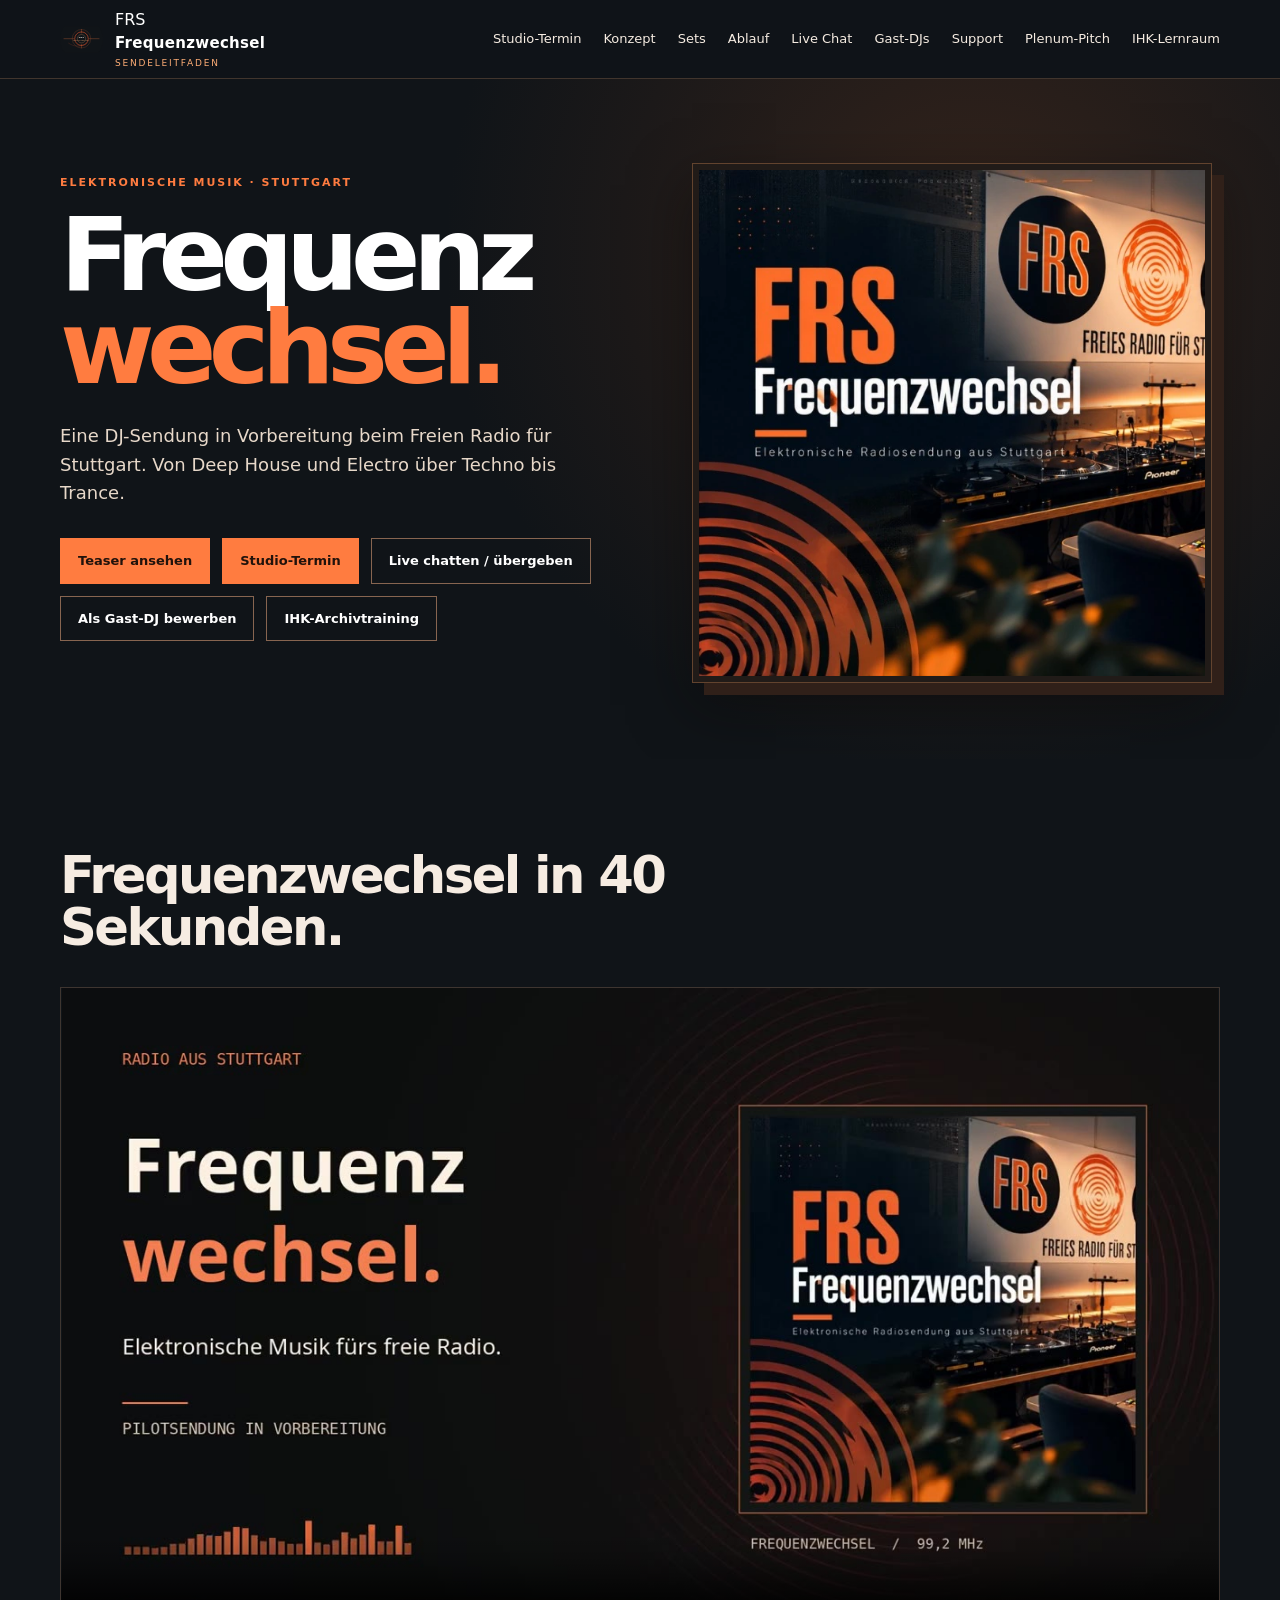
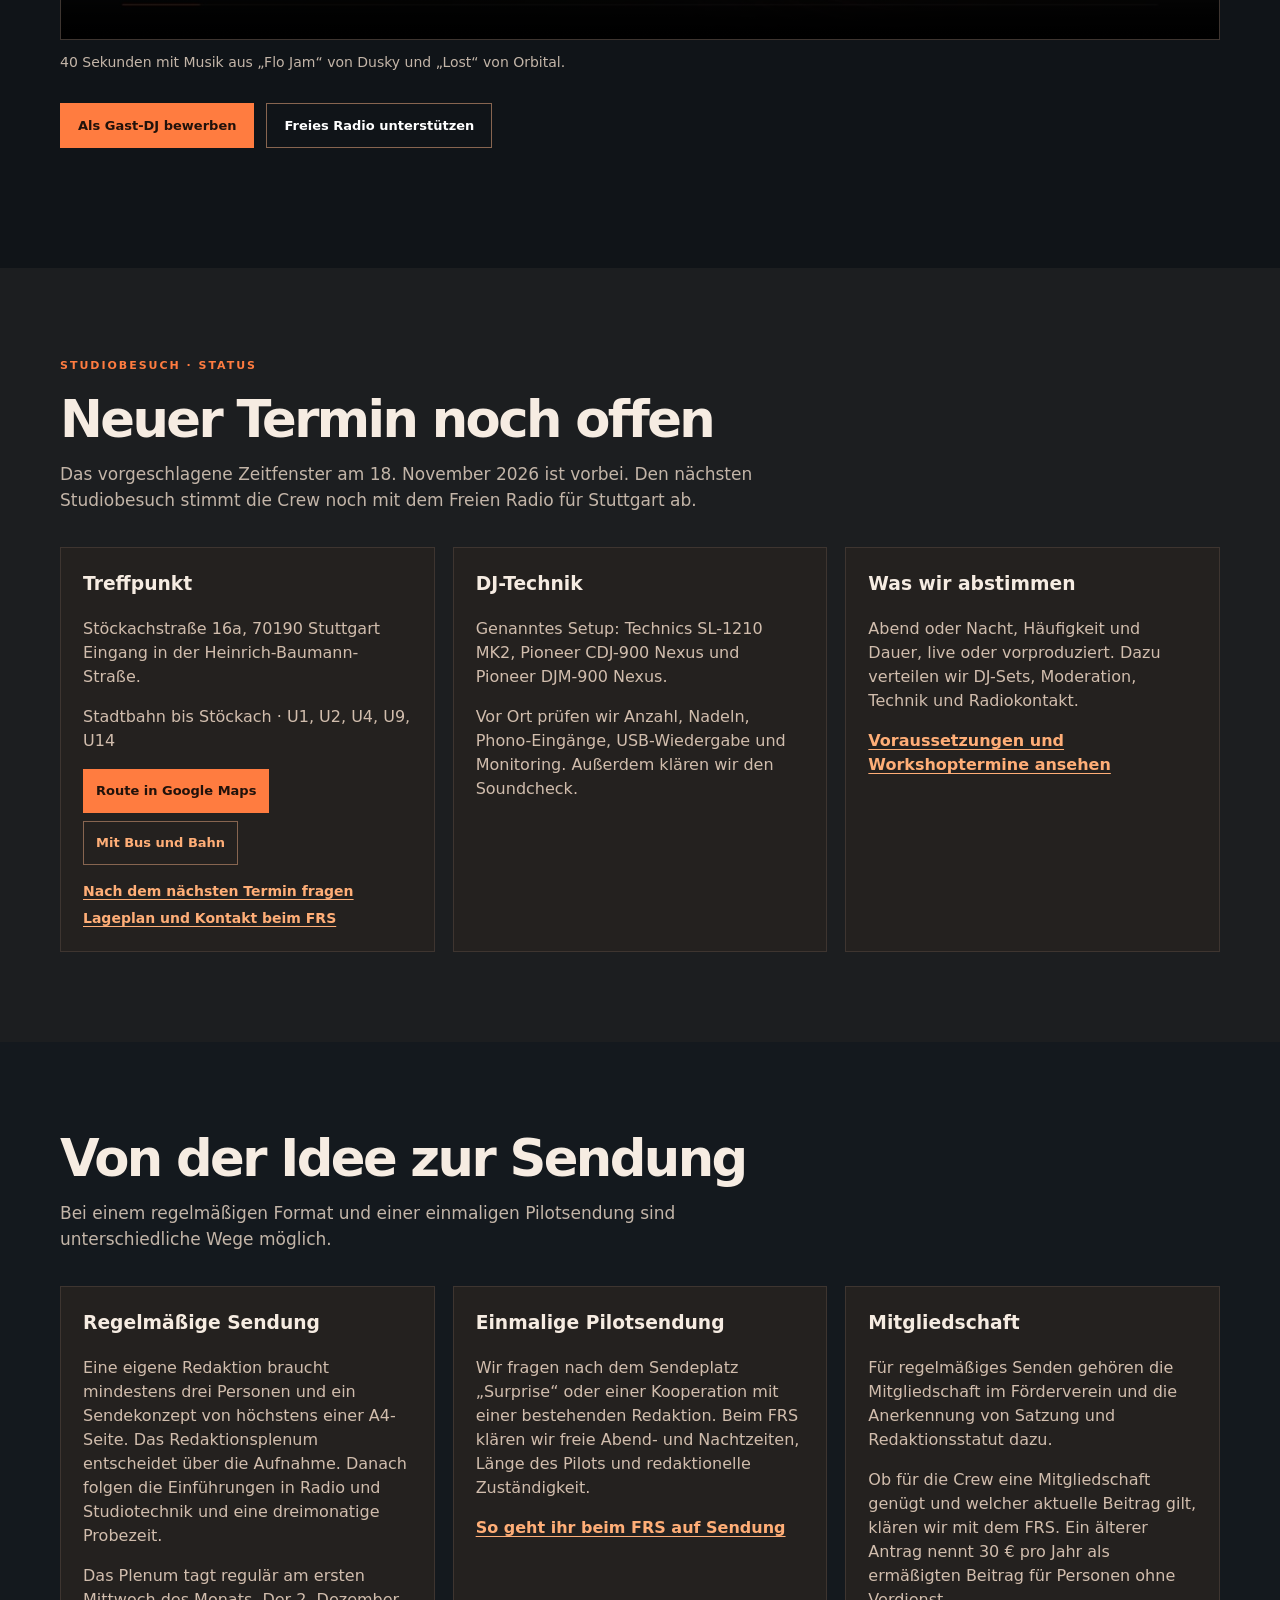
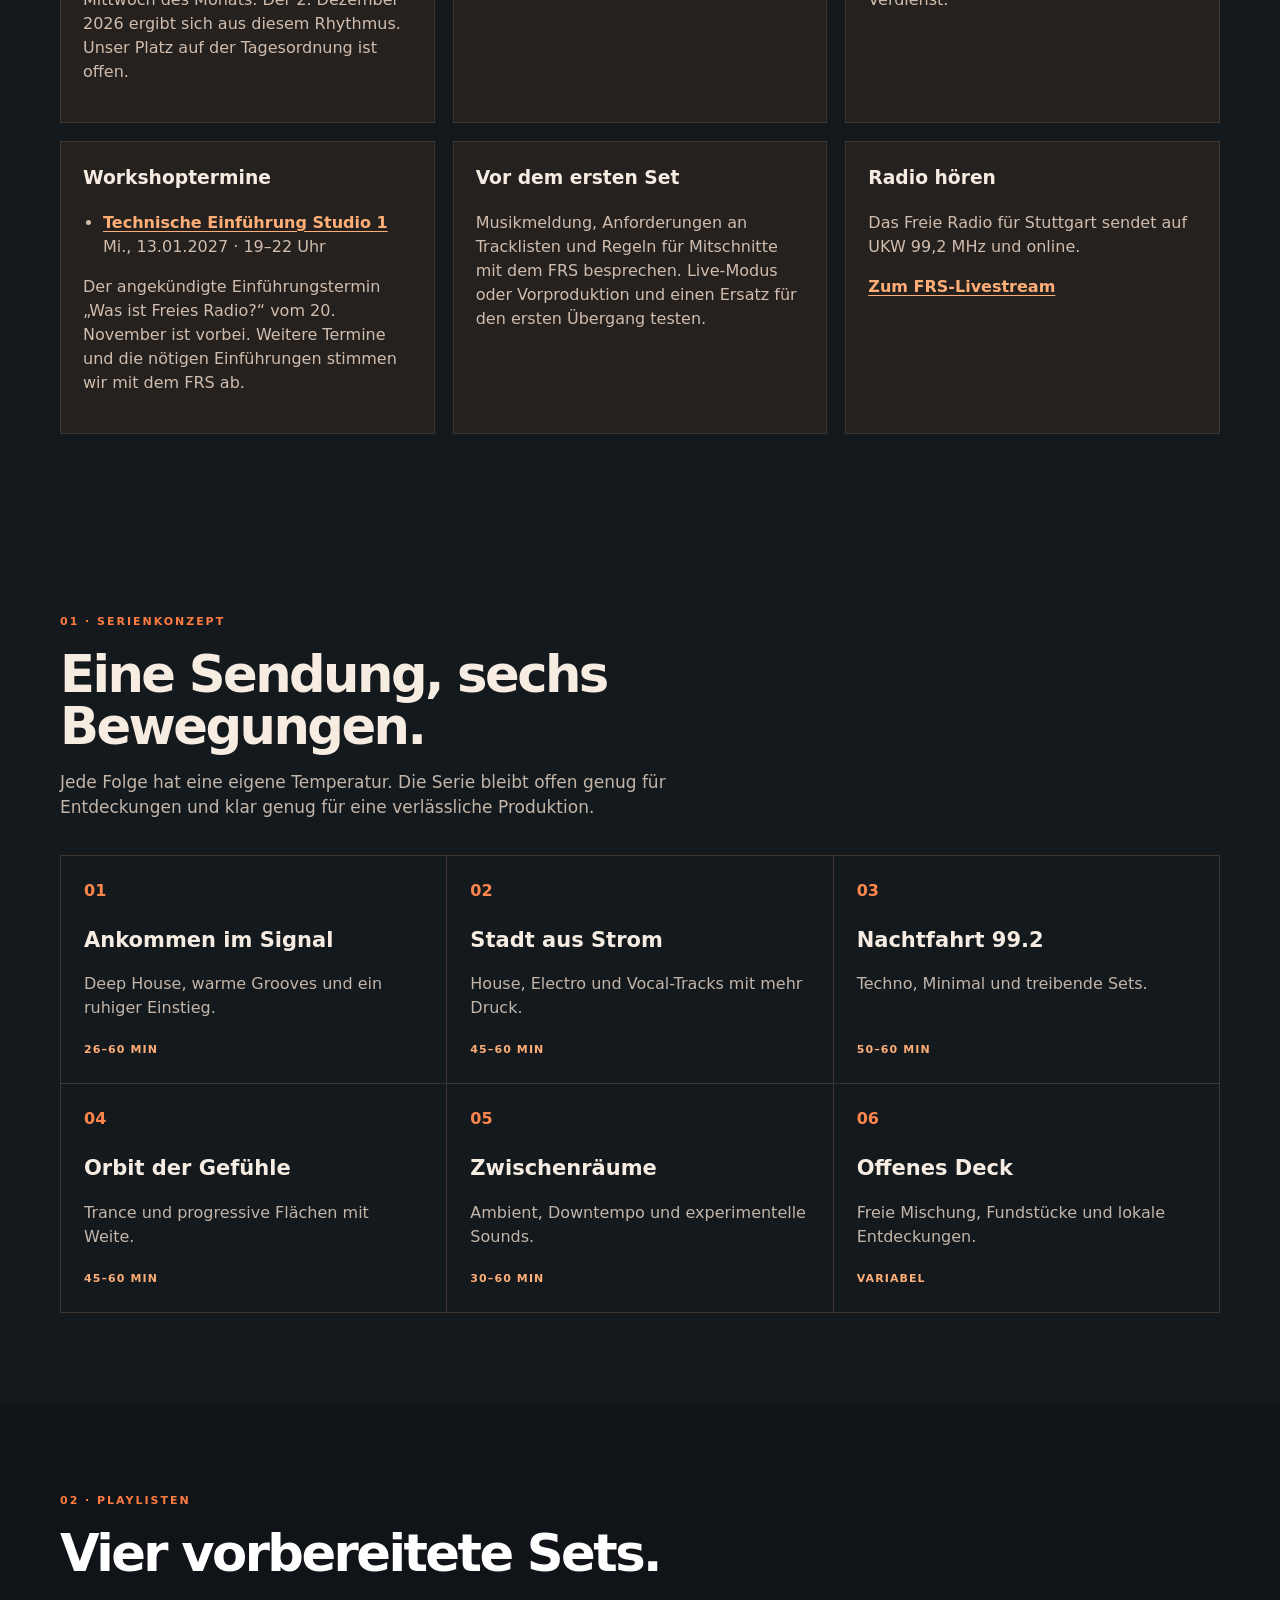
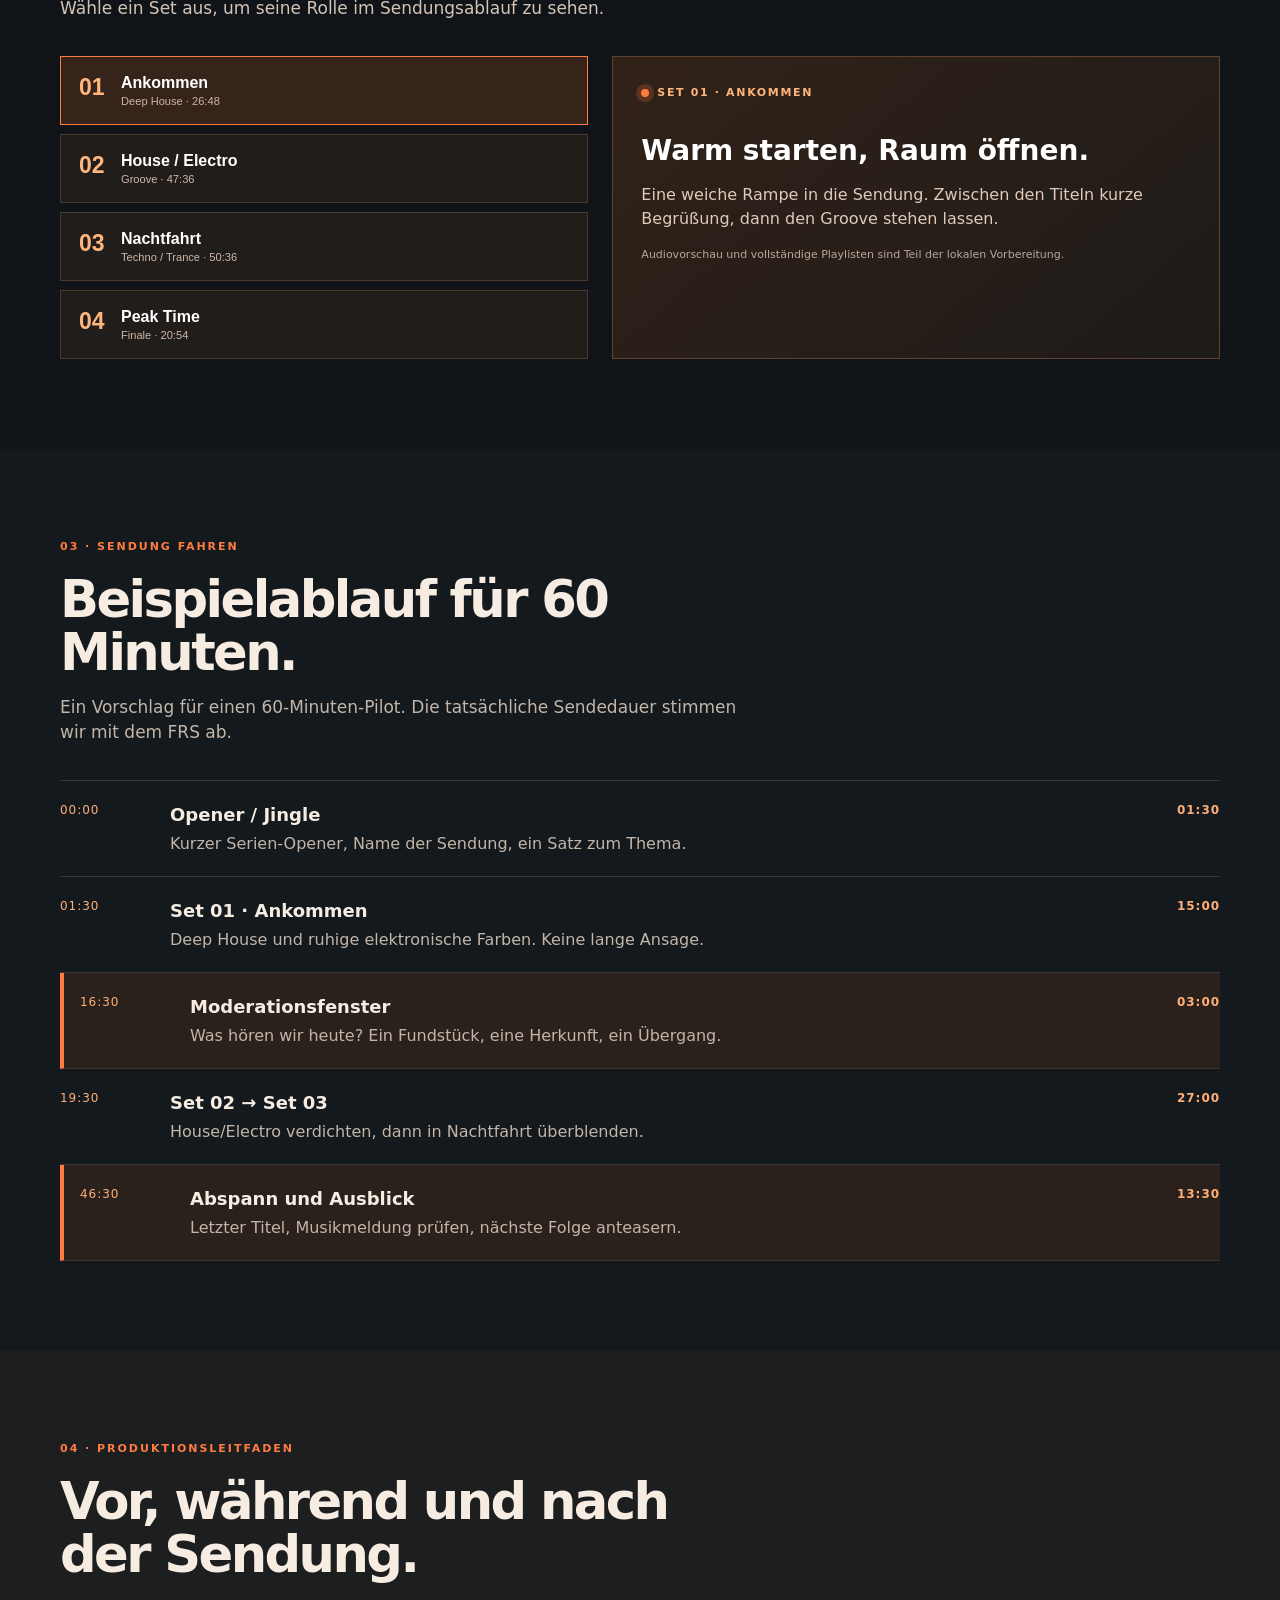
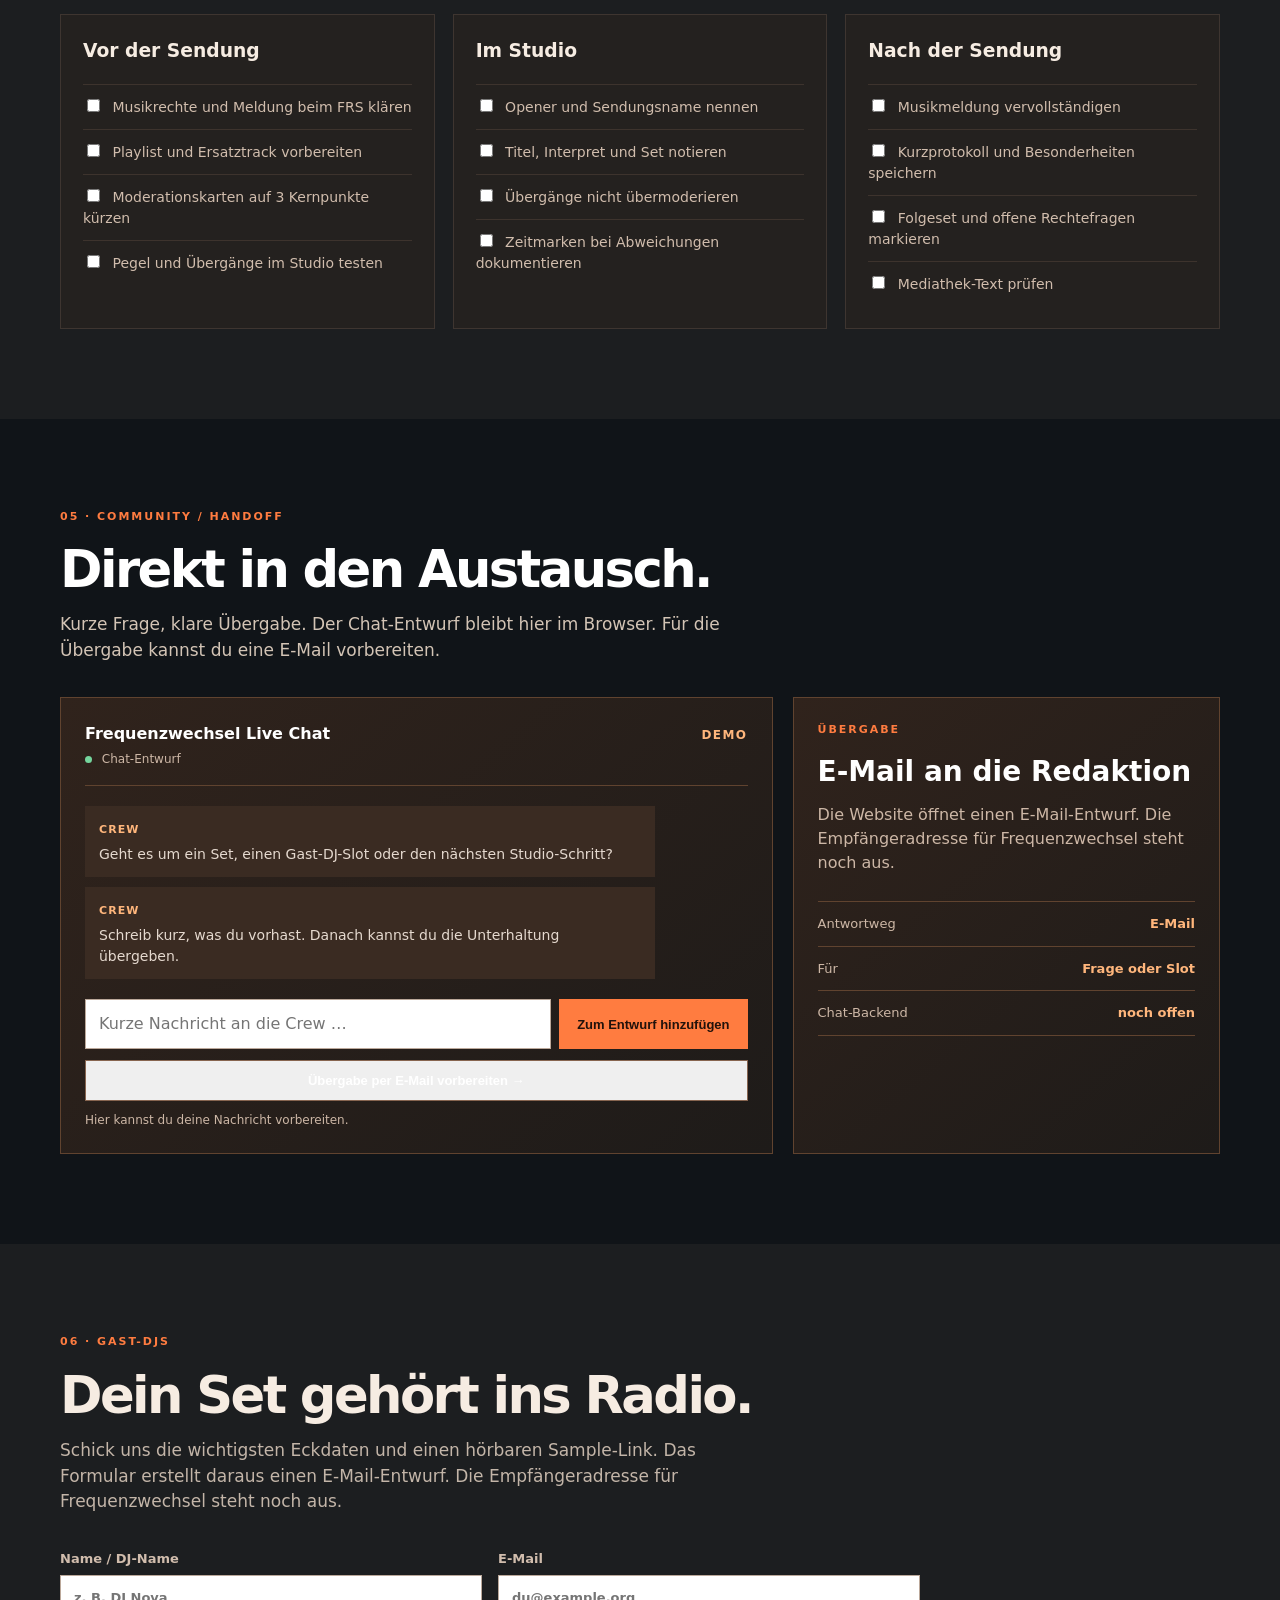
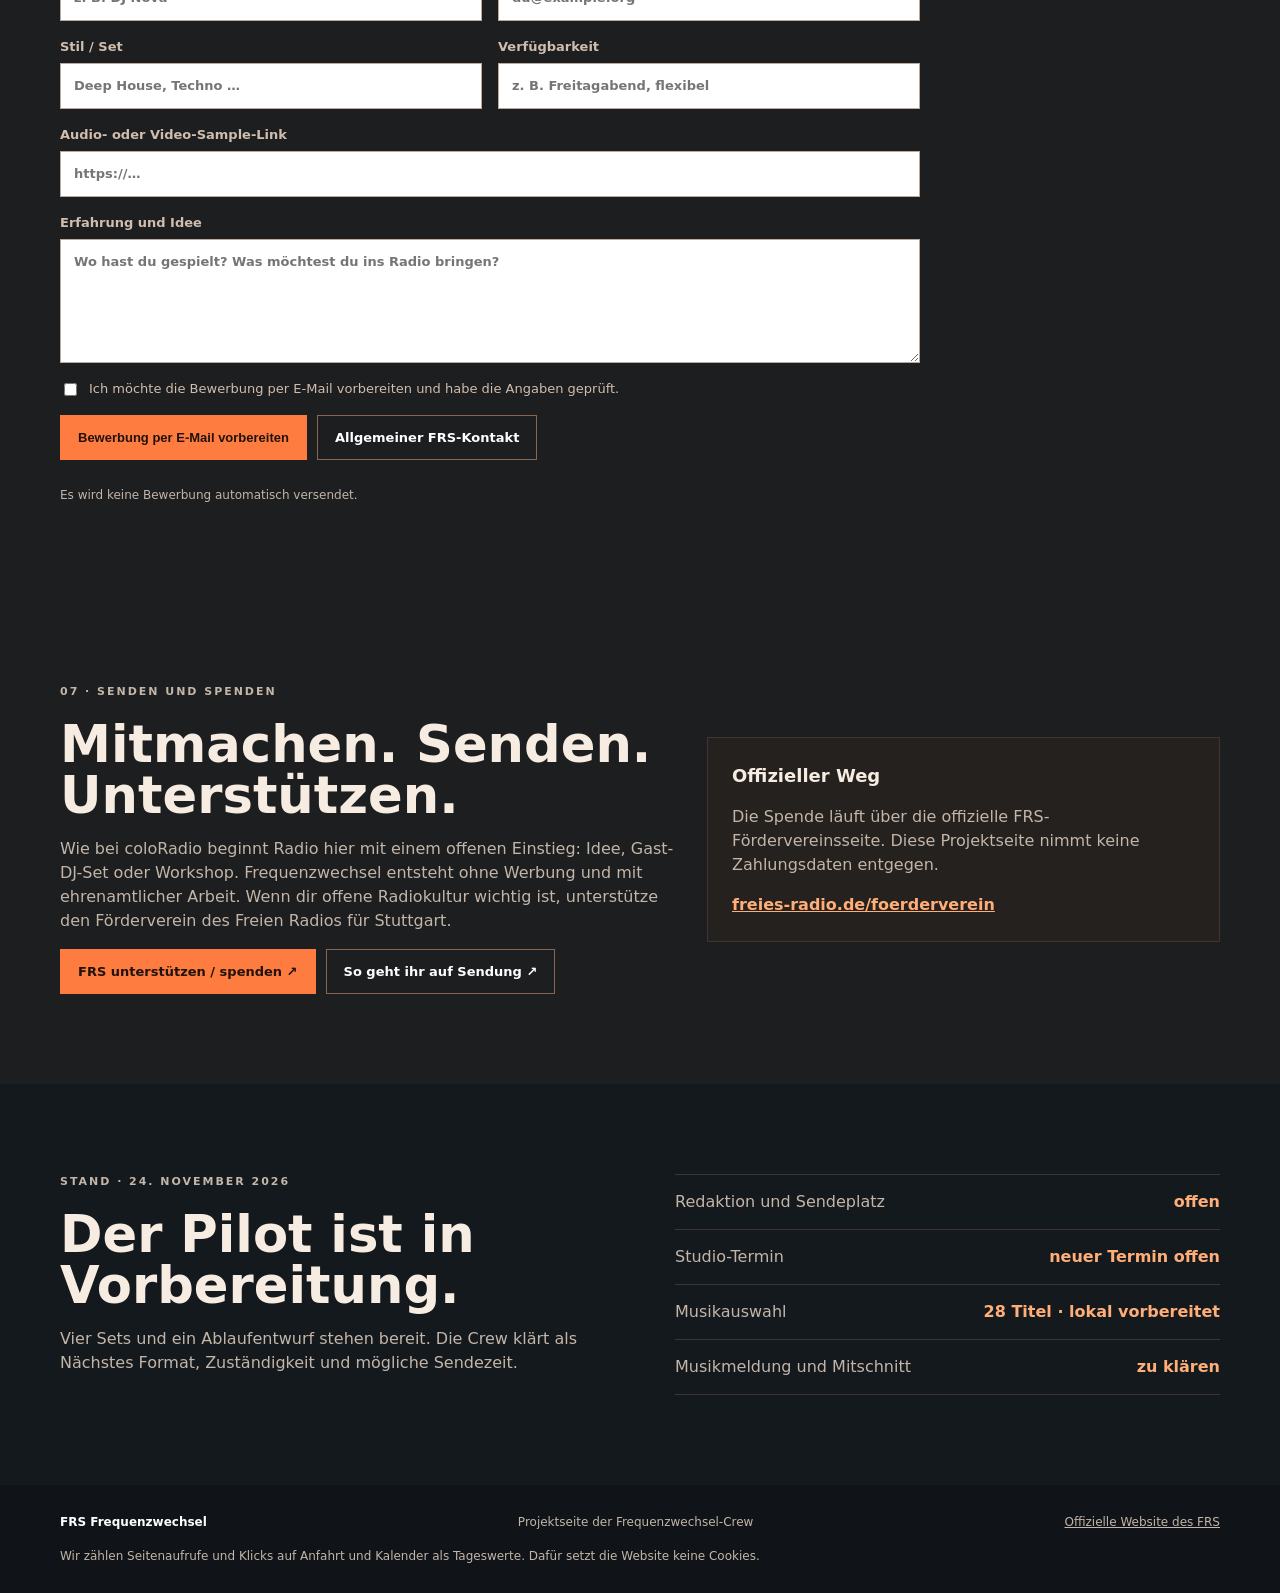
==== commit 299c2ba9: "feat: embed Frequenzwechsel teaser on the website" ====
--- a/website/index.html
+++ b/website/index.html
@@ -6,14 +6,14 @@
   <meta property="og:type" content="website">
   <meta property="og:title" content="Frequenzwechsel · Elektronische Radiosendung aus Stuttgart">
   <meta property="og:description" content="Studiobesuch, DJ-Setup und Sendeidee beim Freien Radio für Stuttgart.">
-  <meta property="og:image" content="https://nachhall.pntr.dev/assets/frequenzwechsel-cover.webp">
+  <meta property="og:image" content="https://donmassa84.github.io/frs-frequenzwechsel/assets/frequenzwechsel-cover.webp">
   <meta property="og:image:width" content="640">
   <meta property="og:image:height" content="640">
-  <meta property="og:url" content="https://nachhall.pntr.dev/">
+  <meta property="og:url" content="https://donmassa84.github.io/frs-frequenzwechsel/">
   <meta name="theme-color" content="#101418">
   <title>FRS Frequenzwechsel · Sendeleitfaden</title>
   <link rel="icon" href="assets/frequenzwechsel-mark.svg" type="image/svg+xml">
-  <link rel="stylesheet" href="style.css">
+  <link rel="stylesheet" href="style.css?v=20261126-teaser">
 </head>
 <body>
 <a class="skip" href="#main">Zum Inhalt springen</a>
@@ -26,6 +26,7 @@
       <h1>Frequenz<em>wechsel.</em></h1>
       <p class="lead">Eine DJ-Sendung in Vorbereitung beim Freien Radio für Stuttgart. Von Deep House und Electro über Techno bis Trance.</p>
       <div class="actions">
+        <a class="button primary" href="#teaser">Teaser ansehen</a>
         <a class="button primary" href="#treffen">Studio-Termin</a>
         <a class="button" href="#community">Live chatten / übergeben</a>
         <a class="button" href="#gast-djs">Als Gast-DJ bewerben</a>
@@ -34,6 +35,27 @@
     </div>
     <div class="hero-art">
       <img src="assets/frequenzwechsel-cover.webp" width="640" height="640" fetchpriority="high" alt="Frequenzwechsel-Cover mit DJ-Pult im Radiostudio und orangefarbenen Schallplattenringen">
+    </div>
+  </div>
+</section>
+
+<section id="teaser" class="section teaser-section" aria-labelledby="teaser-title">
+  <div class="shell">
+    <div class="section-head">
+      <h2 id="teaser-title">Frequenzwechsel in 40 Sekunden.</h2>
+    </div>
+    <figure class="teaser-player">
+      <video controls playsinline preload="none" width="1280" height="720"
+        poster="assets/frequenzwechsel-teaser-poster.jpg"
+        aria-label="Frequenzwechsel-Teaser" aria-describedby="teaser-caption">
+        <source src="assets/frequenzwechsel-teaser-20261126.mp4" type="video/mp4">
+        <a href="assets/frequenzwechsel-teaser-20261126.mp4">Teaser als MP4 öffnen</a>
+      </video>
+      <figcaption id="teaser-caption">40 Sekunden mit Musik aus „Flo Jam“ von Dusky und „Lost“ von Orbital.</figcaption>
+    </figure>
+    <div class="actions">
+      <a class="button primary" href="#gast-djs">Als Gast-DJ bewerben</a>
+      <a class="button" href="#support">Freies Radio unterstützen</a>
     </div>
   </div>
 </section>
--- a/website/style.css
+++ b/website/style.css
@@ -15,3 +15,30 @@
 .visit-links{display:grid;gap:6px;margin:14px 0 0;padding:0;list-style:none;font-size:.875rem}
 .reach-note p{margin:16px 0 0;color:var(--muted)}
 .community-grid,.support-grid{display:grid;grid-template-columns:1.25fr .75fr;gap:20px;align-items:stretch}.chat-card,.handoff-card,.support-note{border:1px solid #60432f;background:linear-gradient(140deg,#30231c,#1e1b19);padding:24px}.chat-top{display:flex;justify-content:space-between;gap:15px;align-items:flex-start;border-bottom:1px solid #60432f;padding-bottom:17px}.chat-top strong,.chat-top span{display:block}.chat-top span{color:#cdb7a6;font-size:12px;margin-top:4px}.chat-top i{display:inline-block;width:7px;height:7px;border-radius:50%;background:#75d59d;margin-right:6px}.chat-badge{color:var(--gold)!important;letter-spacing:.12em;font-weight:800}.chat-log{display:grid;gap:10px;padding:20px 0;min-height:180px;max-height:300px;overflow:auto}.chat-bubble{max-width:86%;padding:12px 14px;font-size:14px}.chat-bubble p{margin:5px 0 0;color:#e5d9cf}.chat-bubble b{font-size:11px;color:var(--gold);letter-spacing:.1em;text-transform:uppercase}.chat-bubble.crew{background:#3a2b22}.chat-bubble.you{background:var(--orange);color:#24140c;justify-self:end}.chat-bubble.you p,.chat-bubble.you b{color:#24140c}.chat-form{display:grid;grid-template-columns:1fr auto;gap:8px}.chat-form input,.guest-form input,.guest-form textarea{width:100%;border:1px solid #bba89a;background:#fff;color:#17120f;padding:12px 13px;font:inherit;border-radius:0}.chat-form input:focus,.guest-form input:focus,.guest-form textarea:focus{outline:3px solid #ffb67c66;border-color:var(--orange)}.handoff{margin-top:11px;width:100%;text-align:center}.form-status{font-size:12px;color:#cdb7a6;margin:10px 0 0}.handoff-card h3{font-size:28px;line-height:1.08;margin:0 0 12px}.handoff-card>p:not(.eyebrow),.support-note p{color:#cdb7a6}.handoff-card dl{border-top:1px solid #60432f;margin-top:26px}.handoff-card dl div{display:flex;justify-content:space-between;gap:12px;padding:12px 0;border-bottom:1px solid #60432f;font-size:13px}.handoff-card dt{color:#cdb7a6}.handoff-card dd{margin:0;color:var(--gold);font-weight:750}.guest-form{max-width:860px;display:grid;gap:16px}.form-grid{display:grid;grid-template-columns:1fr 1fr;gap:16px}.guest-form label{display:grid;gap:7px;color:#d1bdad;font-weight:700;font-size:13px}.guest-form .consent{display:flex;align-items:start;gap:9px;font-weight:500}.guest-form .consent input{width:auto;margin-top:4px;accent-color:var(--orange)}.form-actions{display:flex;gap:10px;flex-wrap:wrap}.tinted .form-status{color:var(--muted)}.support-section{background:#1c1e20}.support-grid{grid-template-columns:1.1fr .9fr}.support-grid h2{font-size:clamp(2rem,4vw,3.6rem);line-height:1;margin:0 0 15px}.support-grid p{color:var(--muted);max-width:620px}.support-note{background:var(--card);border-color:var(--line);align-self:center}.support-note strong{font-size:18px}.support-note a{color:var(--copper);font-weight:750;word-break:break-word}.sr-only{position:absolute!important;width:1px;height:1px;padding:0;margin:-1px;overflow:hidden;clip:rect(0,0,0,0);white-space:nowrap;border:0}@media(max-width:800px){.community-grid,.support-grid{grid-template-columns:1fr}.form-grid{grid-template-columns:1fr}}
+.teaser-section {
+  background: var(--black);
+}
+
+.teaser-player {
+  margin: 0;
+}
+
+.teaser-player video {
+  display: block;
+  width: 100%;
+  height: auto;
+  aspect-ratio: 16 / 9;
+  background: #101418;
+  border: 1px solid var(--line);
+}
+
+.teaser-player video:focus-visible {
+  outline: 2px solid var(--orange);
+  outline-offset: 4px;
+}
+
+.teaser-player figcaption {
+  margin-top: 12px;
+  color: var(--muted);
+  font-size: 0.875rem;
+}
